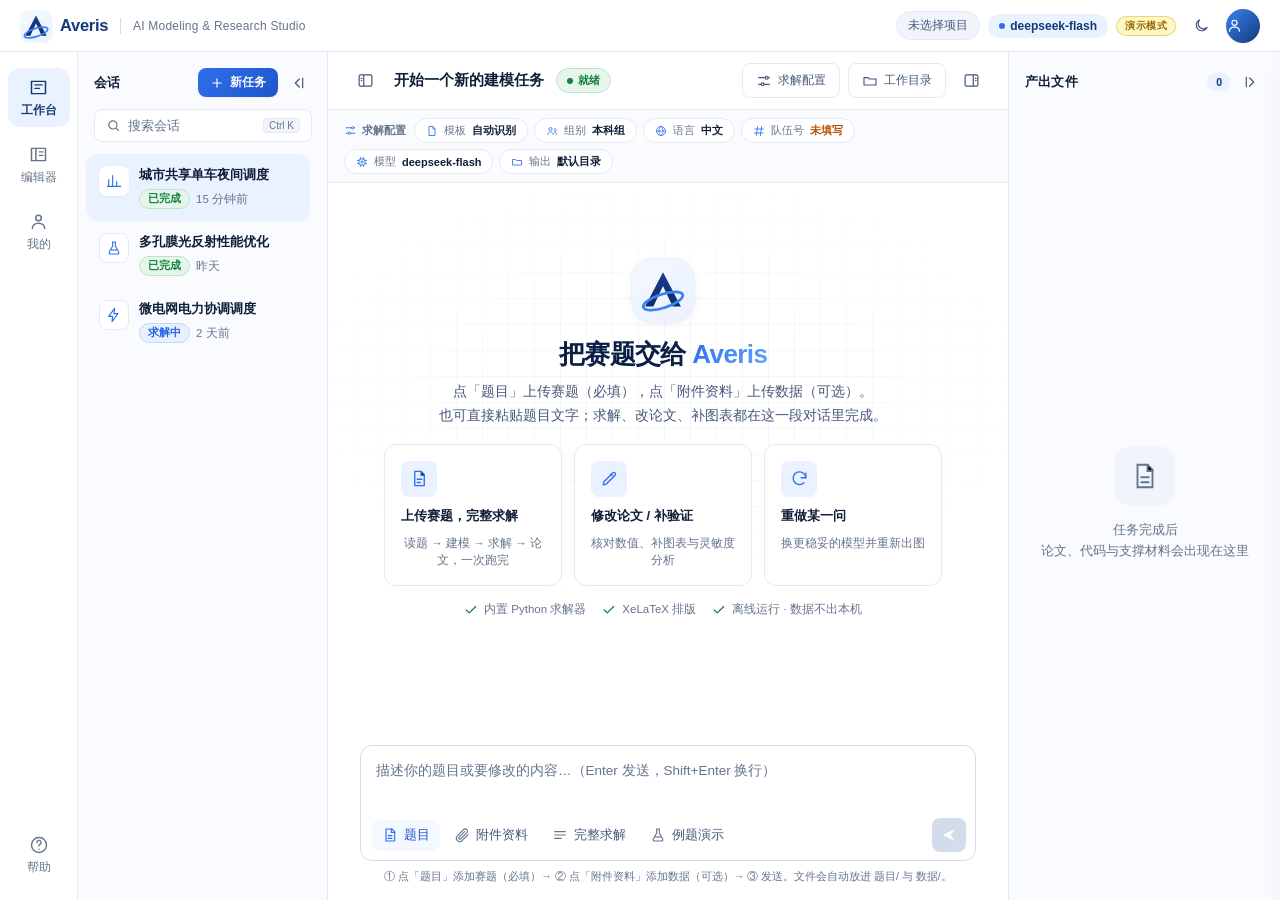
==== client/index.html @ 0adba7b6 "Initial open-source client release" ====
<!DOCTYPE html>
<!-- SPDX-License-Identifier: AGPL-3.0-only · Copyright (C) 2026 Averis authors · 商业授权见 NOTICE -->
<html lang="zh-CN">
<head>
<meta charset="UTF-8">
<meta name="viewport" content="width=device-width, initial-scale=1.0">
<title>Averis · AI Modeling & Research Studio</title>
<link rel="icon" href="data:image/svg+xml,%3Csvg xmlns='http://www.w3.org/2000/svg' viewBox='0 0 32 32'%3E%3Crect width='32' height='32' rx='7' fill='%23123A75'/%3E%3Cpath d='M16 6 L26 26 H21.5 L16 14 L10.5 26 H6 Z' fill='%23fff'/%3E%3C/svg%3E">
<link rel="stylesheet" href="styles.css">
</head>
<body>
<div class="app-shell">

  <!-- ============ 顶栏 ============ -->
  <header class="titlebar">
    <div class="brand">
      <span class="brand-mark" aria-hidden="true">
        <svg viewBox="0 0 32 32" width="26" height="26">
          <path d="M16 3 L29 28 H23 L16 13 L9 28 H3 Z" fill="url(#gA)"/>
          <ellipse cx="16" cy="24" rx="15" ry="5" fill="none" stroke="#3B82F6" stroke-width="2" transform="rotate(-18 16 24)"/>
          <defs><linearGradient id="gA" x1="0" y1="0" x2="0" y2="1">
            <stop offset="0" stop-color="#1E3A8A"/><stop offset="1" stop-color="#0F2C6B"/>
          </linearGradient></defs>
        </svg>
      </span>
      <span class="brand-name">Averis</span>
      <span class="brand-divider"></span>
      <span class="brand-sub">AI Modeling & Research Studio</span>
    </div>
    <div class="titlebar-right">
      <span class="project-chip" id="topProjectChip">未选择项目</span>
      <span class="model-chip" id="topModelChip">deepseek-flash</span>
      <span class="demo-badge" id="topDemoBadge" hidden>演示模式</span>
      <button class="icon-btn" id="btnTheme" title="切换主题" aria-label="切换主题">
        <svg viewBox="0 0 24 24" width="17" height="17"><path d="M12 3v2m0 14v2M3 12h2m14 0h2M5.6 5.6l1.4 1.4m10 10l1.4 1.4m0-12.8L17 7M7 17l-1.4 1.4" stroke="currentColor" stroke-width="1.6" fill="none" stroke-linecap="round"/><circle cx="12" cy="12" r="4" fill="none" stroke="currentColor" stroke-width="1.6"/></svg>
      </button>
      <button class="avatar-btn" id="btnAvatar" title="我的" aria-label="打开我的页面"><svg viewBox="0 0 24 24" width="17" height="17" aria-hidden="true"><circle cx="12" cy="8.2" r="3.6" fill="none" stroke="currentColor" stroke-width="1.7"/><path d="M5 20c0-3.6 3.1-5.6 7-5.6s7 2 7 5.6" fill="none" stroke="currentColor" stroke-width="1.7" stroke-linecap="round"/></svg></button>
    </div>
  </header>

  <div class="workspace">
    <!-- ============ 侧边导航（仅 3 项） ============ -->
    <nav class="rail" aria-label="主导航">
      <button class="rail-item active" data-view="workbench" title="工作台">
        <svg viewBox="0 0 24 24" width="21" height="21"><path d="M4 5h16v14H4z" fill="none" stroke="currentColor" stroke-width="1.7" rx="2"/><path d="M8 9h8M8 13h5" stroke="currentColor" stroke-width="1.7" stroke-linecap="round"/></svg>
        <span>工作台</span>
      </button>
      <button class="rail-item" data-view="editor" title="编辑器">
        <svg viewBox="0 0 24 24" width="21" height="21"><path d="M4 5h16v14H4z" fill="none" stroke="currentColor" stroke-width="1.7"/><path d="M9 5v14" stroke="currentColor" stroke-width="1.7"/><path d="M13 9h4M13 13h4" stroke="currentColor" stroke-width="1.7" stroke-linecap="round"/></svg>
        <span>编辑器</span>
      </button>
      <button class="rail-item" data-view="me" title="我的">
        <svg viewBox="0 0 24 24" width="21" height="21"><circle cx="12" cy="8" r="3.2" fill="none" stroke="currentColor" stroke-width="1.7"/><path d="M5 20c0-3.6 3.1-6 7-6s7 2.4 7 6" fill="none" stroke="currentColor" stroke-width="1.7" stroke-linecap="round"/></svg>
        <span>我的</span>
      </button>
      <div class="rail-spacer"></div>
      <button class="rail-item rail-bottom" id="btnHelp" title="帮助">
        <svg viewBox="0 0 24 24" width="20" height="20"><circle cx="12" cy="12" r="9" fill="none" stroke="currentColor" stroke-width="1.7"/><path d="M9.5 9a2.5 2.5 0 1 1 3.6 2.2c-.8.4-1.1 1-1.1 1.8M12 17h.01" stroke="currentColor" stroke-width="1.7" fill="none" stroke-linecap="round"/></svg>
        <span>帮助</span>
      </button>
    </nav>

    <!-- ============ 视图容器 ============ -->
    <main class="main-area">

      <!-- ---------- 视图1：工作台（求解 + 修改合并） ---------- -->
      <section class="view active" id="view-workbench">
        <aside class="session-panel" id="sessionPanel">
          <div class="panel-inner">
          <div class="panel-head">
            <h2>会话</h2>
            <div style="display:flex;align-items:center;gap:6px">
              <button class="primary-btn sm" id="btnNewTask">
                <svg viewBox="0 0 24 24" width="14" height="14"><path d="M12 5v14M5 12h14" stroke="currentColor" stroke-width="2" stroke-linecap="round"/></svg>
                新任务
              </button>
              <button class="icon-btn panel-collapse" id="btnCollapseSessions" title="收起会话栏（Ctrl+B）" aria-label="收起会话栏">
                <svg viewBox="0 0 24 24" width="16" height="16"><path d="M14 6l-6 6 6 6" fill="none" stroke="currentColor" stroke-width="1.8" stroke-linecap="round" stroke-linejoin="round"/><path d="M19 5v14" stroke="currentColor" stroke-width="1.8" stroke-linecap="round"/></svg>
              </button>
            </div>
          </div>
          <div class="session-search">
            <svg viewBox="0 0 24 24" width="15" height="15" aria-hidden="true"><circle cx="11" cy="11" r="6.5" fill="none" stroke="currentColor" stroke-width="1.8"/><path d="M16 16l4 4" stroke="currentColor" stroke-width="1.8" stroke-linecap="round"/></svg>
            <input type="text" id="sessionSearch" placeholder="搜索会话" aria-label="搜索会话">
            <kbd>Ctrl K</kbd>
          </div>
          <div class="session-list" id="sessionList"></div>
          </div>
        </aside>

        <section class="chat-panel">
          <div class="chat-head">
            <div class="chat-head-left">
              <button class="icon-btn panel-toggle" id="btnToggleSessions" title="展开/收起会话栏（Ctrl+B）" aria-label="展开或收起会话栏" aria-pressed="true">
                <svg viewBox="0 0 24 24" width="17" height="17"><rect x="3" y="4" width="18" height="16" rx="2" fill="none" stroke="currentColor" stroke-width="1.7"/><path d="M9.5 4v16" stroke="currentColor" stroke-width="1.7"/><path d="M6 9h1M6 12h1" stroke="currentColor" stroke-width="1.7" stroke-linecap="round"/></svg>
              </button>
              <h2 id="chatTitle">开始一个新的建模任务</h2>
              <span class="status-dot" id="chatStatus">就绪</span>
            </div>
            <div class="chat-head-right">
              <button class="ghost-btn" id="btnSolveConfig" title="求解配置：模板 / 组别 / 语言 / 队伍号 / 模型 / 输出路径">
                <svg viewBox="0 0 24 24" width="16" height="16"><path d="M4 7h10M18 7h2M4 17h4M12 17h8" stroke="currentColor" stroke-width="1.7" stroke-linecap="round"/><circle cx="16" cy="7" r="2.2" fill="none" stroke="currentColor" stroke-width="1.7"/><circle cx="10" cy="17" r="2.2" fill="none" stroke="currentColor" stroke-width="1.7"/></svg>
                求解配置
              </button>
              <button class="ghost-btn" id="btnOpenFolder" title="打开工作目录">
                <svg viewBox="0 0 24 24" width="16" height="16"><path d="M3 7h6l2 2h10v9H3z" fill="none" stroke="currentColor" stroke-width="1.7"/></svg>
                工作目录
              </button>
              <button class="icon-btn panel-toggle" id="btnToggleOutput" title="展开/收起产出栏（Ctrl+J）" aria-label="展开或收起产出栏" aria-pressed="true">
                <svg viewBox="0 0 24 24" width="17" height="17"><rect x="3" y="4" width="18" height="16" rx="2" fill="none" stroke="currentColor" stroke-width="1.7"/><path d="M14.5 4v16" stroke="currentColor" stroke-width="1.7"/><path d="M17.5 9h1M17.5 12h1" stroke="currentColor" stroke-width="1.7" stroke-linecap="round"/></svg>
                <span class="pt-badge" id="outputBadge" hidden>0</span>
              </button>
            </div>
          </div>

          <div class="config-strip" id="configStrip" aria-label="当前求解配置"></div>

          <div class="chat-flow" id="chatFlow" role="log" aria-live="polite" aria-label="求解对话">
            <!-- 欢迎空态 -->
            <div class="welcome-state" id="welcomeState">
              <div class="welcome-mark">
                <svg viewBox="0 0 32 32" width="44" height="44">
                  <path d="M16 3 L29 28 H23 L16 13 L9 28 H3 Z" fill="url(#gA2)"/>
                  <ellipse cx="16" cy="24" rx="15" ry="5" fill="none" stroke="#3B82F6" stroke-width="2" transform="rotate(-18 16 24)"/>
                  <defs><linearGradient id="gA2" x1="0" y1="0" x2="0" y2="1"><stop offset="0" stop-color="#1E3A8A"/><stop offset="1" stop-color="#0F2C6B"/></linearGradient></defs>
                </svg>
              </div>
              <h1>把赛题交给 <em>Averis</em></h1>
              <p>点「题目」上传赛题（必填），点「附件资料」上传数据（可选）。<br>也可直接粘贴题目文字；求解、改论文、补图表都在这一段对话里完成。</p>
              <div class="quick-starts">
                <button class="quick-card" data-prompt="我有一道数学建模题，附件是题目和数据，请帮我完整求解并生成论文。">
                  <span class="qc-ico"><svg viewBox="0 0 24 24" width="19" height="19" aria-hidden="true"><path d="M6 3h8l4 4v14H6z" fill="none" stroke="currentColor" stroke-width="1.7"/><path d="M14 3v5h4M9 13h6M9 17h4" stroke="currentColor" stroke-width="1.7" stroke-linecap="round"/></svg></span>
                  <span>上传赛题，完整求解</span>
                  <span class="qc-desc">读题 → 建模 → 求解 → 论文，一次跑完</span>
                </button>
                <button class="quick-card" data-prompt="请帮我把论文的结果部分补充验证，并检查数值是否与结果文件一致。">
                  <span class="qc-ico"><svg viewBox="0 0 24 24" width="19" height="19" aria-hidden="true"><path d="M4 20l4-1 11-11a2.1 2.1 0 0 0-3-3L5 16z" fill="none" stroke="currentColor" stroke-width="1.7" stroke-linejoin="round"/><path d="M13 6l3 3" stroke="currentColor" stroke-width="1.7"/></svg></span>
                  <span>修改论文 / 补验证</span>
                  <span class="qc-desc">核对数值、补图表与灵敏度分析</span>
                </button>
                <button class="quick-card" data-prompt="请重新审视问题二的模型，给出更稳妥的求解方案并重新出图。">
                  <span class="qc-ico"><svg viewBox="0 0 24 24" width="19" height="19" aria-hidden="true"><path d="M20 11a8 8 0 1 0-2.3 6.3" fill="none" stroke="currentColor" stroke-width="1.7" stroke-linecap="round"/><path d="M20 5v6h-6" fill="none" stroke="currentColor" stroke-width="1.7" stroke-linecap="round" stroke-linejoin="round"/></svg></span>
                  <span>重做某一问</span>
                  <span class="qc-desc">换更稳妥的模型并重新出图</span>
                </button>
              </div>
              <div class="welcome-cap">
                <span class="cap-item"><svg viewBox="0 0 24 24" width="14" height="14" aria-hidden="true"><path d="M20 6L9 17l-5-5" fill="none" stroke="currentColor" stroke-width="2.2" stroke-linecap="round" stroke-linejoin="round"/></svg>内置 Python 求解器</span>
                <span class="cap-item"><svg viewBox="0 0 24 24" width="14" height="14" aria-hidden="true"><path d="M20 6L9 17l-5-5" fill="none" stroke="currentColor" stroke-width="2.2" stroke-linecap="round" stroke-linejoin="round"/></svg>XeLaTeX 排版</span>
                <span class="cap-item"><svg viewBox="0 0 24 24" width="14" height="14" aria-hidden="true"><path d="M20 6L9 17l-5-5" fill="none" stroke="currentColor" stroke-width="2.2" stroke-linecap="round" stroke-linejoin="round"/></svg>离线运行 · 数据不出本机</span>
              </div>
            </div>
          </div>

          <!-- 输入区 -->
          <div class="composer-wrap">
            <div class="stage-bar" id="stageBar" hidden>
              <div class="stage-track" id="stageTrack"></div>
            </div>
            <div class="composer" id="composer">
              <div class="attach-row" id="attachRowProblem" hidden></div>
              <div class="attach-row" id="attachRowData" hidden></div>
              <textarea id="chatInput" rows="2" placeholder="描述你的题目或要修改的内容…（Enter 发送，Shift+Enter 换行）" aria-label="输入题目或修改要求"></textarea>
              <div class="composer-toolbar">
                <div class="toolbar-left">
                  <button class="tool-btn is-primary" id="btnAttachProblem" title="添加赛题题目（PDF/Word/图片/文本，必填）">
                    <svg viewBox="0 0 24 24" width="16" height="16"><path d="M6 3h9l4 4v14H6z" fill="none" stroke="currentColor" stroke-width="1.7" stroke-linejoin="round"/><path d="M14 3v5h5M9 13h6M9 17h6" fill="none" stroke="currentColor" stroke-width="1.7" stroke-linecap="round"/></svg>
                    题目
                  </button>
                  <button class="tool-btn" id="btnAttachData" title="添加数据/附件资料（Excel/CSV/JSON/压缩包等，可选）">
                    <svg viewBox="0 0 24 24" width="16" height="16"><path d="M21 11.5l-8.8 8.8a5 5 0 0 1-7.1-7.1l9.2-9.2a3.4 3.4 0 1 1 4.8 4.8l-9.2 9.2a1.8 1.8 0 0 1-2.5-2.5l8.5-8.5" fill="none" stroke="currentColor" stroke-width="1.7" stroke-linecap="round"/></svg>
                    附件资料
                  </button>
                  <button class="tool-btn" id="btnMode" title="任务模式">
                    <svg viewBox="0 0 24 24" width="16" height="16"><path d="M4 7h16M4 12h16M4 17h10" stroke="currentColor" stroke-width="1.7" stroke-linecap="round"/></svg>
                    <span id="modeLabel">完整求解</span>
                  </button>
                  <button class="tool-btn" id="btnExample" title="用内置例题跑通完整求解流程（演示，不接模型、不产生真实文件）">
                    <svg viewBox="0 0 24 24" width="16" height="16"><path d="M9 3h6M10 3v6l-5 9a2 2 0 0 0 1.8 3h10.4A2 2 0 0 0 19 18l-5-9V3" fill="none" stroke="currentColor" stroke-width="1.7" stroke-linejoin="round"/><path d="M7.5 15h9" stroke="currentColor" stroke-width="1.7"/></svg>
                    例题演示
                  </button>
                  <input type="file" id="avatarInput" accept="image/png,image/jpeg,image/webp" hidden><input type="file" id="problemInput" multiple accept=".pdf,.doc,.docx,.wps,.rtf,.txt,.md,.markdown,.html,.htm,.tex,.png,.jpg,.jpeg,.webp" hidden><input type="file" id="dataInput" multiple hidden>
                </div>
                <div class="toolbar-right">
                  <button class="send-btn" id="btnSend" title="发送（Enter）" aria-label="发送" disabled>
                    <svg viewBox="0 0 24 24" width="18" height="18"><path d="M4 12l16-8-6 8 6 8z" fill="currentColor"/></svg>
                  </button>
                  <button class="stop-btn" id="btnStop" title="停止" hidden>
                    <svg viewBox="0 0 24 24" width="16" height="16"><rect x="6" y="6" width="12" height="12" rx="2" fill="currentColor"/></svg>
                  </button>
                </div>
              </div>
            </div>
            <div class="composer-hint">① 点「题目」添加赛题（必填）→ ② 点「附件资料」添加数据（可选）→ ③ 发送。文件会自动放进 题目/ 与 数据/。</div>
          </div>
        </section>

        <!-- 右侧产出面板：论文 / 代码 / 支撑材料 -->
        <aside class="output-panel" id="outputPanel">
          <div class="panel-inner">
          <div class="panel-head">
            <h2>产出文件</h2>
            <div style="display:flex;align-items:center;gap:6px">
              <span class="demo-badge" id="outputDemoBadge" hidden>演示</span>
              <span class="output-count" id="outputCount">0</span>
              <button class="icon-btn panel-collapse" id="btnCollapseOutput" title="收起产出栏（Ctrl+J）" aria-label="收起产出栏">
                <svg viewBox="0 0 24 24" width="16" height="16"><path d="M10 6l6 6-6 6" fill="none" stroke="currentColor" stroke-width="1.8" stroke-linecap="round" stroke-linejoin="round"/><path d="M5 5v14" stroke="currentColor" stroke-width="1.8" stroke-linecap="round"/></svg>
              </button>
            </div>
          </div>
          <div class="output-empty" id="outputEmpty">
            <span class="oe-ico"><svg viewBox="0 0 24 24" width="30" height="30" aria-hidden="true"><path d="M6 3h8l4 4v14H6z" fill="none" stroke="currentColor" stroke-width="1.5"/><path d="M14 3v5h4M9 13h6M9 17h6" stroke="currentColor" stroke-width="1.5" stroke-linecap="round"/></svg></span>
            <p>任务完成后<br>论文、代码与支撑材料会出现在这里</p>
          </div>
          <div class="output-groups" id="outputGroups" hidden></div>
          </div>
        </aside>
      </section>

      <!-- ---------- 视图2：编辑器（LaTeX 工作台） ---------- -->
      <section class="view" id="view-editor">
        <div class="ed-layout">
          <aside class="ed-side">
            <div class="ed-side-tabs" role="tablist" aria-label="侧栏切换">
              <button class="ed-side-tab active" id="edTabFiles" type="button" role="tab" aria-selected="true" aria-controls="fileTree">文件</button>
              <button class="ed-side-tab" id="edTabOutline" type="button" role="tab" aria-selected="false" aria-controls="edOutline">大纲</button>
            </div>
            <div class="ed-side-head">
              <h2 id="edSideTitle">文件</h2>
              <span class="demo-badge" id="edDemoBadge" hidden>演示</span>
              <button class="ghost-btn sm" id="btnEdNew" type="button">＋ 新建</button>
            </div>
            <div class="ed-new-pop" id="edNewPop" hidden>
              <input type="text" id="edNewName" placeholder="新文件名.tex" aria-label="新文件名">
              <button class="primary-btn sm" id="edNewOk" type="button">创建</button>
            </div>
            <div class="ed-tree" id="fileTree" role="tabpanel" aria-label="项目文件"></div>
            <div class="ed-outline" id="edOutline" role="tabpanel" aria-label="章节大纲" hidden></div>
          </aside>
          <section class="ed-main">
            <div class="ed-toolbar">
              <div class="ed-tb-scroll">
              <div class="ed-seg" role="group" aria-label="编辑模式">
                <button class="ed-seg-btn active" id="edModeSolo" type="button" title="单人模式：单独编辑本机项目">单人</button>
                <button class="ed-seg-btn" id="edModeCollab" type="button" title="局域网协作：内核能力已具备，Averis 本期未开放">协作</button>
              </div>
              <span class="ed-tb-sep"></span>
              <button class="ed-tb-btn" id="edUndo" type="button" data-ico="undo" title="撤销 Ctrl+Z"></button>
              <button class="ed-tb-btn" id="edRedo" type="button" data-ico="redo" title="重做 Ctrl+Y"></button>
              <span class="ed-tb-sep"></span>
              <button class="ed-tb-btn ed-b" id="edBold" type="button" title="加粗 \textbf{}"><b>B</b></button>
              <button class="ed-tb-btn" id="edAlignL" type="button" data-ico="alignL" title="左对齐 flushleft"></button>
              <button class="ed-tb-btn" id="edAlignC" type="button" data-ico="alignC" title="居中 center"></button>
              <button class="ed-tb-btn" id="edQuote" type="button" data-ico="quote" title="引用 quote 环境"></button>
              <button class="ed-tb-btn" id="edTable" type="button" data-ico="table" title="插入三线表"></button>
              <button class="ed-tb-btn" id="edImage" type="button" data-ico="image" title="插入图 figure + includegraphics"></button>
              <select class="ed-format" id="edFormat" aria-label="段落格式">
                <option value="">格式</option>
                <option value="section">节 \section</option>
                <option value="subsection">小节 \subsection</option>
                <option value="subsubsection">子小节 \subsubsection</option>
                <option value="itemize">无序列表 itemize</option>
                <option value="enumerate">有序列表 enumerate</option>
                <option value="equation">公式 equation</option>
                <option value="abstract">摘要 abstract</option>
              </select>
              </div>
              <button class="ed-tb-btn save" id="btnEditorSave" type="button" data-ico="save" title="保存 Ctrl+S"></button>
              <button class="ed-tb-btn stop" id="edStop" type="button" data-ico="stop" title="终止编译：内核未暴露中止接口，本期不可用" disabled></button>
              <button class="ed-tb-btn compile" id="edCompile" type="button" data-ico="play" title="编译 Ctrl+B（本机 TinyTeX）"></button>
              <button class="ed-tb-btn ed-narrow-preview" id="edPreviewToggle" type="button" data-ico="file" title="预览 / Word / 下载" aria-label="打开预览面板"></button>
            </div>
            <div class="ed-body">
              <div class="ed-empty" id="edEmpty">
                <span data-ico="edit" data-ico-size="38"></span>
                <p>从左侧新建或选择任务，然后打开 .tex 文件</p>
              </div>
              <div class="ed-code" id="edCode" hidden>
                <div class="ed-gutter" id="edGutter" aria-hidden="true">1</div>
                <textarea id="editorText" spellcheck="false" aria-label="文件内容编辑"></textarea>
              </div>
            </div>
            <div class="ed-console">
              <div class="ed-console-log" id="edLog" hidden></div>
              <div class="ed-settings" id="edSettings" hidden>
                <label>编译引擎
                  <select id="edEngine">
                    <option value="xelatex">xelatex（中文推荐）</option>
                    <option value="pdflatex">pdflatex</option>
                    <option value="latexmk">latexmk（自动多轮）</option>
                  </select>
                </label>
                <label class="ed-check"><input type="checkbox" id="edSinglePass"> 快速编译（单轮）</label>
              </div>
              <div class="ed-console-bar">
                <button class="ed-tb-btn" id="edSettingsBtn" type="button" data-ico="gear" title="编译设置：引擎 / 快速编译"></button>
                <span class="ed-console-ico" data-ico="terminal" data-ico-size="13"></span>
                <span class="ed-console-title">编译输出</span>
                <span class="ed-console-path" id="editorPath">—</span>
                <span class="ed-pill ready" id="edStatus">就绪</span>
                <button class="ed-tb-btn" id="edConsoleToggle" type="button" data-ico="chev" title="展开 / 收起编译输出"></button>
              </div>
            </div>
          </section>
          <aside class="ed-preview-col">
            <div class="ed-preview-card">
              <div class="ed-preview-head">
                <button class="ed-word-btn" id="btnEditorExport" type="button" title="导出 Word（pandoc 管线，输出到项目 导出/论文.docx）"><span class="w-badge">W</span>Word</button>
                <button class="ed-tb-btn" id="edPdfRefresh" type="button" data-ico="refresh" title="刷新预览"></button>
                <button class="ed-tb-btn" id="edPdfFull" type="button" data-ico="expand" title="全屏预览"></button>
                <button class="ed-tb-btn" id="edPdfDownload" type="button" data-ico="download" title="下载 PDF 到系统下载目录"></button>
              </div>
              <div class="ed-preview-pane" id="editorPreview">
                <div class="preview-empty">编译后 PDF 将在此显示</div>
              </div>
            </div>
          </aside>
        </div>
        <div class="ed-full" id="edFull" role="dialog" aria-modal="true" aria-label="PDF 全屏预览" hidden>
          <div class="ed-full-head"><span id="edFullTitle">PDF 预览</span><button class="ghost-btn sm" id="edFullClose" type="button">退出全屏</button></div>
          <div class="ed-full-pane" id="edFullPane"></div>
        </div>
      </section>

      <!-- ---------- 视图3：我的（首页 + 资料 + 用量 合并） ---------- -->
      <section class="view" id="view-me">
        <div class="me-scroll">
          <div class="me-hero">
            <div class="me-avatar" id="meAvatar" title="点击更换头像"><svg viewBox="0 0 24 24" width="30" height="30" aria-hidden="true"><circle cx="12" cy="8.2" r="3.6" fill="none" stroke="currentColor" stroke-width="1.7"/><path d="M5 20c0-3.6 3.1-5.6 7-5.6s7 2 7 5.6" fill="none" stroke="currentColor" stroke-width="1.7" stroke-linecap="round"/></svg></div>
            <div class="me-id">
              <h1 id="meName">未设置</h1>
              <p>Averis 用户</p>
              <div class="me-tags" id="meTags" hidden></div>
            <div class="avatar-actions"><button class="text-btn" id="btnAvatarPick" type="button">更换头像</button><button class="text-btn" id="btnAvatarClear" type="button" hidden>移除头像</button></div>
            </div>
            <button class="ghost-btn" id="btnEditProfile"><svg viewBox="0 0 24 24" width="14" height="14" aria-hidden="true"><path d="M4 20l4-1 11-11a2.1 2.1 0 0 0-3-3L5 16z" fill="none" stroke="currentColor" stroke-width="1.7" stroke-linejoin="round"/></svg>编辑资料</button>
          </div>

          <div class="me-demo-note" id="meDemoNote" hidden>以下统计与用量为<strong>演示数据</strong>，非真实求解记录；在 Averis 桌面端中将显示本机真实用量。</div>
          <div class="me-stats" id="meStats"></div>

          <div class="me-grid">
            <section class="me-card">
              <div class="me-card-head"><h3>最近项目</h3><button class="text-btn" id="btnGoWorkbench">新建任务 →</button></div>
              <div id="recentProjects" class="recent-list"></div>
            </section>
            <section class="me-card">
              <div class="me-card-head"><h3>用量明细</h3><span class="period-label">近 7 天</span></div>
              <div class="usage-chart" id="usageChart"></div>
              <div class="usage-foot" id="usageFoot"></div>
            </section>
          </div>

          <section class="me-card settings-card">
            <div class="me-card-head"><h3>偏好设置</h3></div>
            <div class="settings-grid">
              <label class="setting-row"><span>显示名称</span><input type="text" id="setName" value="" placeholder="未设置"></label>
              <label class="setting-row"><span>默认模型</span><select id="setModel"><option>deepseek-flash</option></select></label>
              <label class="setting-row"><span>论文模板</span><select id="setTemplate"><option>自动识别</option><option>高教社杯</option><option>数维杯秋季赛</option></select></label>
              <label class="setting-row"><span>主题</span><select id="setTheme"><option>浅色</option><option>深色</option></select></label>
            </div>
            <div class="settings-divider"><svg viewBox="0 0 24 24" width="14" height="14" aria-hidden="true"><path d="M12 3l7 4v5c0 4.4-3 8-7 9-4-1-7-4.6-7-9V7z" fill="none" stroke="currentColor" stroke-width="1.7" stroke-linejoin="round"/><path d="M9.5 12l2 2 3.5-3.5" fill="none" stroke="currentColor" stroke-width="1.7" stroke-linecap="round" stroke-linejoin="round"/></svg>API 配置（真实求解需要）</div>
            <div class="settings-grid">
              <label class="setting-row wide"><span>服务商预设</span><select id="setApiProvider" aria-label="服务商预设"></select></label>
              <label class="setting-row wide"><span>API Base URL</span><input type="text" id="setApiBase" placeholder="https://api.example.com/v1（示例地址）"></label>
              <label class="setting-row wide"><span>API Key</span><input type="password" id="setApiKey" placeholder="填入你的密钥"></label>
              <div class="model-picker-anchor">
                <label class="setting-row"><span>模型</span><span class="model-input-wrap"><input type="text" id="setApiModel" value="deepseek-flash" list="modelSuggestions" autocomplete="off"><button type="button" class="ghost-btn model-pick-btn" id="btnModelPick" aria-haspopup="true" aria-expanded="false" title="罗列当前厂商全部在售模型">全部模型</button></span></label>
                <div class="model-picker" id="modelPicker" hidden role="dialog" aria-label="厂商模型清单">
                  <div class="model-picker-head"><strong id="modelPickerTitle">模型清单</strong><input type="text" id="modelPickerFilter" placeholder="筛选模型…" aria-label="筛选模型"><button type="button" class="model-picker-close" id="modelPickerClose" aria-label="关闭模型清单">×</button></div>
                  <div class="model-picker-list" id="modelPickerList"></div>
                  <div class="model-picker-foot" id="modelPickerFoot"></div>
                </div>
              </div>
              <label class="setting-row"><span>接口格式</span><select id="setApiFormat"><option>auto</option><option>openai</option><option>anthropic</option></select></label>
              <datalist id="modelSuggestions"></datalist>
              <div class="api-probe-row">
                <button class="ghost-btn" id="btnProbeLatency" title="发一个最小请求，测量端点响应延迟">测延迟</button>
                <button class="ghost-btn" id="btnProbeCache" title="连发两次相同长提示，读第二次响应里的缓存命中 token">测缓存命中</button>
                <span class="api-probe-result" id="apiProbeResult" role="status"></span>
              </div>
            </div>
            <div class="settings-note"><svg viewBox="0 0 24 24" width="15" height="15" aria-hidden="true"><circle cx="12" cy="12" r="9" fill="none" stroke="currentColor" stroke-width="1.7"/><path d="M12 11v5M12 8h.01" stroke="currentColor" stroke-width="1.8" stroke-linecap="round"/></svg><span>模型 Key 由你自行配置；Averis 离线运行，不上传题目与数据。填入后真实求解会用该端点调用模型。API Key 以明文保存在本机浏览器存储中，仅本机使用。</span></div>
          </section>
        </div>
      </section>

    </main>
  </div>
</div>

<!-- 求解配置抽屉 -->
<div class="cfg-scrim" id="cfgScrim"></div>
<aside class="cfg-drawer" id="cfgDrawer" role="dialog" aria-modal="true" aria-labelledby="cfgTitle" aria-hidden="true">
  <div class="cfg-head">
    <div>
      <h2 id="cfgTitle"><svg viewBox="0 0 24 24" width="17" height="17" aria-hidden="true"><path d="M4 7h10M18 7h2M4 17h4M12 17h8" stroke="currentColor" stroke-width="1.7" stroke-linecap="round"/><circle cx="16" cy="7" r="2.2" fill="none" stroke="currentColor" stroke-width="1.7"/><circle cx="10" cy="17" r="2.2" fill="none" stroke="currentColor" stroke-width="1.7"/></svg>求解配置</h2>
      <div class="cfg-sub">改动即时生效，并随下一次求解提交</div>
    </div>
    <span class="cfg-live" id="cfgLiveBadge" hidden><svg viewBox="0 0 24 24" width="12" height="12" aria-hidden="true"><path d="M20 6L9 17l-5-5" fill="none" stroke="currentColor" stroke-width="2.2" stroke-linecap="round" stroke-linejoin="round"/></svg>已连接求解内核</span>
    <button class="icon-btn" id="btnCfgClose" title="关闭（Esc）" aria-label="关闭求解配置">
      <svg viewBox="0 0 24 24" width="16" height="16"><path d="M6 6l12 12M18 6L6 18" stroke="currentColor" stroke-width="1.8" stroke-linecap="round"/></svg>
    </button>
  </div>
  <div class="cfg-body">
    <div class="cfg-sec">
      <span class="cfg-label"><svg viewBox="0 0 24 24" width="14" height="14" aria-hidden="true"><path d="M6 3h8l4 4v14H6z" fill="none" stroke="currentColor" stroke-width="1.7"/><path d="M14 3v5h4M9 13h6M9 17h4" stroke="currentColor" stroke-width="1.7" stroke-linecap="round"/></svg>赛题模板</span>
      <div class="cfg-field"><select id="cfgTemplate" aria-label="赛题模板"></select></div>
      <span class="cfg-help">决定论文版式与求解规范；「自动识别」由读题阶段按赛题特征选择。</span>
    </div>
    <div class="cfg-sec">
      <span class="cfg-label"><svg viewBox="0 0 24 24" width="14" height="14" aria-hidden="true"><circle cx="9" cy="8" r="3" fill="none" stroke="currentColor" stroke-width="1.7"/><path d="M3.5 19c0-3 2.5-5 5.5-5s5.5 2 5.5 5" fill="none" stroke="currentColor" stroke-width="1.7" stroke-linecap="round"/><path d="M16 8.5a2.6 2.6 0 1 1 1.8 4.5M17.5 14.4c2 .6 3.2 2.2 3.2 4.6" fill="none" stroke="currentColor" stroke-width="1.7" stroke-linecap="round"/></svg>参赛组别</span>
      <div class="seg" id="cfgGroup" role="radiogroup" aria-label="参赛组别">
        <button type="button" role="radio" aria-checked="true" data-val="本科组">本科组</button>
        <button type="button" role="radio" aria-checked="false" data-val="研究生组">研究生组</button>
      </div>
      <span class="cfg-help">影响模型深度与论文篇幅要求（研究生组默认更严格的验证与灵敏度分析）。</span>
    </div>
    <div class="cfg-sec">
      <span class="cfg-label"><svg viewBox="0 0 24 24" width="14" height="14" aria-hidden="true"><circle cx="12" cy="12" r="9" fill="none" stroke="currentColor" stroke-width="1.7"/><path d="M3 12h18M12 3c2.8 2.6 4.2 5.6 4.2 9S14.8 18.4 12 21c-2.8-2.6-4.2-5.6-4.2-9S9.2 5.6 12 3z" fill="none" stroke="currentColor" stroke-width="1.7"/></svg>论文语言</span>
      <div class="seg" id="cfgLang" role="radiogroup" aria-label="论文语言">
        <button type="button" role="radio" aria-checked="true" data-val="中文">中文</button>
        <button type="button" role="radio" aria-checked="false" data-val="English">English</button>
      </div>
    </div>
    <div class="cfg-sec">
      <span class="cfg-label"><svg viewBox="0 0 24 24" width="14" height="14" aria-hidden="true"><path d="M9 3L7 21M17 3l-2 18M4 8h17M3 16h17" stroke="currentColor" stroke-width="1.7" stroke-linecap="round"/></svg>队伍号</span>
      <div class="cfg-field"><input type="text" id="cfgTeam" inputmode="numeric" maxlength="24" placeholder="如 202601234（写入论文封面与承诺页）" aria-label="队伍号"></div>
    </div>
    <div class="cfg-sec">
      <span class="cfg-label"><svg viewBox="0 0 24 24" width="14" height="14" aria-hidden="true"><rect x="6" y="6" width="12" height="12" rx="2" fill="none" stroke="currentColor" stroke-width="1.7"/><path d="M10 10h4v4h-4z" fill="none" stroke="currentColor" stroke-width="1.5"/><path d="M9 3v3M15 3v3M9 18v3M15 18v3M3 9h3M3 15h3M18 9h3M18 15h3" stroke="currentColor" stroke-width="1.7" stroke-linecap="round"/></svg>求解模型</span>
      <div class="cfg-field"><select id="cfgModel" aria-label="求解模型"></select></div>
      <span class="cfg-help">与「我的 › API 配置」联动：此处切换即更改真实求解调用的模型。</span>
    </div>
    <div class="cfg-sec">
      <span class="cfg-label"><svg viewBox="0 0 24 24" width="14" height="14" aria-hidden="true"><path d="M3 7h6l2 2h10v9H3z" fill="none" stroke="currentColor" stroke-width="1.7"/></svg>论文生成路径</span>
      <div class="cfg-row">
        <div class="cfg-field"><input type="text" id="cfgOutDir" class="mono" placeholder="默认：应用数据目录/workspace" aria-label="论文生成路径"></div>
        <button class="ghost-btn" id="btnPickDir" title="选择文件夹">选择…</button>
      </div>
      <div class="cfg-row">
        <span class="cfg-help" id="cfgDirHelp" style="flex:1">求解产出（论文 / 代码 / 支撑材料）保存到该目录。</span>
        <button class="text-btn" id="btnResetDir">恢复默认</button>
      </div>
    </div>
    <div class="cfg-sec">
      <span class="cfg-label"><svg viewBox="0 0 24 24" width="14" height="14" aria-hidden="true"><path d="M12 3l7 4v5c0 4.4-3 8-7 9-4-1-7-4.6-7-9V7z" fill="none" stroke="currentColor" stroke-width="1.7" stroke-linejoin="round"/></svg>求解行为</span>
      <div class="switch-row">
        <span class="sr-txt">求解前环境自检<small>提交前检查 Python / XeLaTeX / Pandoc，缺失时先提示再运行</small></span>
        <button class="switch" id="cfgEnvCheck" role="switch" aria-checked="true" aria-label="求解前环境自检"></button>
      </div>
      <div class="switch-row">
        <span class="sr-txt">完成后打开输出目录<small>任务完成时自动在资源管理器中打开论文生成路径</small></span>
        <button class="switch" id="cfgAutoOpen" role="switch" aria-checked="false" aria-label="完成后打开输出目录"></button>
      </div>
    </div>
  </div>
  <div class="cfg-foot">
    <button class="ghost-btn" id="btnCfgReset">恢复默认</button>
    <button class="primary-btn sm" id="btnCfgDone">完成</button>
  </div>
</aside>

<!-- 轻提示 -->
<div class="toast" id="toast" role="status" aria-live="polite"></div>

<script src="bridge.js"></script>
<script src="app.js"></script>
</body>
</html>
---- client/styles.css ----
/* SPDX-License-Identifier: AGPL-3.0-only
   Copyright (C) 2026 Averis authors — 开源范围与商业授权见 NOTICE / LICENSING.md */

/* ============================================================
   Averis Design System v2.0
   视觉锚点：源自 Averis Logo（深蓝 #123A75 / 亮蓝 #2F6FED / 浅蓝 #EAF2FF）
   设计语言：Flat + Swiss  clarity + 克制微交互（ui-ux-pro-max 建议）
   升级要点：SVG 图标体系 · 对比度≥4.5:1 · 品牌化滚动条 ·
             分层背景深度 · 入场/悬停动效 · prefers-reduced-motion
   ============================================================ */

:root{
  /* --- 品牌色（来自 Logo 取色） --- */
  --ink-900:#0B1F45;
  --ink-800:#123A75;
  --brand-700:#1E56C8;
  --brand-600:#2F6FED;
  --brand-500:#3B82F6;
  --brand-400:#60A5FA;
  --brand-100:#EAF2FF;
  --brand-50:#F4F8FF;

  /* --- 中性色（对比度已校准：text-3 在白底≥4.5:1） --- */
  --bg:#F4F7FC;
  --bg-grid:rgba(18,58,117,.045);
  --surface:#FFFFFF;
  --surface-2:#FAFBFE;
  --surface-3:#F1F5FB;
  --line:#E4EAF3;
  --line-strong:#D3DCEA;
  --text-1:#0F1E38;   /* 主文字 ~15:1 */
  --text-2:#46587A;   /* 次文字 ~7:1 */
  --text-3:#64748B;   /* 弱文字 ~4.7:1（达 AA） */

  /* --- 语义色 --- */
  --ok:#15803D; --ok-bg:#E7F6EC; --ok-line:#BBE5C8;
  --warn:#B45309; --warn-bg:#FDF3E3; --warn-line:#F3D9A4;
  --err:#DC2626;  --err-bg:#FDECEC; --err-line:#F6C9C9;
  --run:#2563EB;  --run-bg:#E8F0FE; --run-line:#C3D7FB;

  /* --- 文件类型色（产出面板，色+形双编码） --- */
  --ft-pdf:#DC2626; --ft-word:#2563EB; --ft-code:#0F766E; --ft-data:#7C3AED; --ft-img:#D97706;

  /* --- 排版 --- */
  --font:"Inter","Segoe UI Variable Text",-apple-system,BlinkMacSystemFont,"Segoe UI","Microsoft YaHei","PingFang SC",sans-serif;
  --mono:"JetBrains Mono","Cascadia Code","SF Mono",Consolas,"Microsoft YaHei",monospace;

  /* --- 间距（4pt 栅格） --- */
  --sp-1:4px; --sp-2:8px; --sp-3:12px; --sp-4:16px; --sp-5:20px; --sp-6:24px; --sp-8:32px; --sp-10:40px;

  /* --- 圆角 --- */
  --r-xs:6px; --r-sm:8px; --r-md:12px; --r-lg:16px; --r-xl:22px; --r-pill:999px;

  /* --- 阴影（轻，分层） --- */
  --sh-1:0 1px 2px rgba(18,58,117,.05);
  --sh-2:0 2px 8px rgba(18,58,117,.06),0 1px 2px rgba(18,58,117,.04);
  --sh-3:0 10px 30px rgba(18,58,117,.12),0 2px 8px rgba(18,58,117,.06);
  --sh-brand:0 6px 20px rgba(47,111,237,.28);

  /* --- 动效 --- */
  --ease:cubic-bezier(.2,.7,.3,1);
  --ease-out:cubic-bezier(.16,1,.3,1);
  --dur:.18s;
}

/* 深色主题：同一套 token 换值 */
[data-theme="dark"]{
  --ink-900:#EAF0FB; --ink-800:#9DC0F8;
  --brand-700:#6E9BF2; --brand-600:#5B8DEF; --brand-500:#78A2F7; --brand-400:#93B4F9;
  --brand-100:#17294A; --brand-50:#101E38;
  --bg:#0A1120; --bg-grid:rgba(120,162,247,.05);
  --surface:#121C30; --surface-2:#16223A; --surface-3:#1B2942;
  --line:#243450; --line-strong:#334566;
  --text-1:#EAF0FB; --text-2:#AEBED8; --text-3:#8A9CBB;
  --ok:#4ADE80; --ok-bg:#10291B; --ok-line:#1E4630;
  --warn:#FBBF24; --warn-bg:#2A2010; --warn-line:#4A3A18;
  --err:#F87171; --err-bg:#2A1416; --err-line:#4A2226;
  --run:#60A5FA; --run-bg:#10203A; --run-line:#1E3A5C;
  --sh-1:0 1px 2px rgba(0,0,0,.3); --sh-2:0 2px 10px rgba(0,0,0,.35);
  --sh-3:0 12px 34px rgba(0,0,0,.5); --sh-brand:0 6px 22px rgba(47,111,237,.4);
}

*{box-sizing:border-box;margin:0;padding:0}
html,body{height:100%}
body{
  font-family:var(--font); font-size:14px; color:var(--text-1); background:var(--bg);
  -webkit-font-smoothing:antialiased; text-rendering:optimizeLegibility; overflow:hidden;
}
button,input,textarea,select{font:inherit;color:inherit}
button{cursor:pointer;border:none;background:none}
input,textarea,select{outline:none;border:none;background:none}
:focus-visible{outline:2px solid var(--brand-600);outline-offset:2px;border-radius:var(--r-xs)}
::selection{background:var(--brand-100);color:var(--ink-900)}
svg{flex-shrink:0;display:block}
[hidden]{display:none !important}

/* ============ 品牌化滚动条 ============ */
*{scrollbar-width:thin;scrollbar-color:var(--line-strong) transparent}
::-webkit-scrollbar{width:10px;height:10px}
::-webkit-scrollbar-track{background:transparent}
::-webkit-scrollbar-thumb{background:var(--line-strong);border-radius:var(--r-pill);border:3px solid transparent;background-clip:content-box}
::-webkit-scrollbar-thumb:hover{background:var(--brand-400);background-clip:content-box;border:3px solid transparent}
::-webkit-scrollbar-corner{background:transparent}
/* 三个主滚动区：滚动槽常驻可见，滚轮即滚，thumb 用品牌色提高辨识度 */
.session-list::-webkit-scrollbar-track,.output-groups::-webkit-scrollbar-track,.chat-flow::-webkit-scrollbar-track{background:var(--surface-3);border-radius:var(--r-pill)}
.session-list::-webkit-scrollbar-thumb,.output-groups::-webkit-scrollbar-thumb,.chat-flow::-webkit-scrollbar-thumb{background:var(--brand-100);border:3px solid transparent;background-clip:content-box}
.session-list::-webkit-scrollbar-thumb:hover,.output-groups::-webkit-scrollbar-thumb:hover,.chat-flow::-webkit-scrollbar-thumb:hover{background:var(--brand-400);border:3px solid transparent;background-clip:content-box}

/* ============ 应用外壳 ============ */
.app-shell{height:100vh;display:flex;flex-direction:column}
.titlebar{
  height:52px;flex-shrink:0;background:var(--surface);border-bottom:1px solid var(--line);
  display:flex;align-items:center;justify-content:space-between;padding:0 var(--sp-5);
  -webkit-app-region:drag;user-select:none;position:relative;z-index:20;
}
.brand{display:flex;align-items:center;gap:var(--sp-2)}
.brand-mark{display:flex;align-items:center;justify-content:center;width:32px;height:32px;background:linear-gradient(140deg,var(--brand-50),var(--brand-100));border-radius:var(--r-sm);box-shadow:var(--sh-1)}
.brand-name{font-size:16.5px;font-weight:700;letter-spacing:-.3px;color:var(--ink-800)}
.brand-divider{width:1px;height:16px;background:var(--line-strong);margin:0 var(--sp-1)}
.brand-sub{font-size:12px;color:var(--text-3);letter-spacing:.2px}
.titlebar-right{display:flex;align-items:center;gap:var(--sp-2);-webkit-app-region:no-drag}
.is-electron .titlebar-right{padding-right:140px}
.project-chip,.model-chip{font-size:12px;padding:5px 11px;border-radius:var(--r-pill);white-space:nowrap;max-width:160px;min-width:0;overflow:hidden;text-overflow:ellipsis;display:inline-flex;align-items:center;gap:5px}
.project-chip{background:var(--surface-3);color:var(--text-2);border:1px solid var(--line)}
.model-chip{background:var(--brand-100);color:var(--ink-800);font-weight:600}
.model-chip::before{content:"";width:6px;height:6px;border-radius:50%;background:var(--brand-600);flex-shrink:0}
.icon-btn{width:34px;height:34px;display:grid;place-items:center;border-radius:var(--r-sm);color:var(--text-2);transition:background var(--dur) var(--ease),color var(--dur) var(--ease),transform var(--dur) var(--ease)}
.icon-btn:hover{background:var(--surface-3);color:var(--ink-800)}
.icon-btn:active{transform:scale(.92)}
.avatar-btn{width:34px;height:34px;border-radius:50%;background:linear-gradient(135deg,var(--brand-500),var(--ink-800));color:#fff;font-size:13px;font-weight:600;transition:transform var(--dur) var(--ease),box-shadow var(--dur) var(--ease);box-shadow:var(--sh-1)}
.avatar-btn:hover{transform:scale(1.07);box-shadow:var(--sh-brand)}

.workspace{display:flex;flex:1;min-height:0}

/* ============ 侧边导航 ============ */
.rail{
  width:78px;flex-shrink:0;background:var(--surface);border-right:1px solid var(--line);
  display:flex;flex-direction:column;align-items:center;padding:var(--sp-4) 0;gap:var(--sp-2);position:relative;z-index:10;
}
.rail-item{
  width:62px;min-height:56px;padding:9px 0;border-radius:var(--r-md);display:flex;flex-direction:column;align-items:center;justify-content:center;gap:5px;
  color:var(--text-3);font-size:11.5px;transition:background var(--dur) var(--ease),color var(--dur) var(--ease);position:relative;
}
.rail-item:hover{background:var(--surface-3);color:var(--text-1)}
.rail-item.active{background:var(--brand-100);color:var(--ink-800);font-weight:600}
.rail-item.active::before{content:"";position:absolute;left:-16px;top:50%;transform:translateY(-50%);width:3px;height:26px;border-radius:0 3px 3px 0;background:var(--brand-600)}
.rail-item svg{transition:transform var(--dur) var(--ease)}
.rail-item:hover svg{transform:translateY(-1px)}
.rail-spacer{flex:1}
.rail-bottom{color:var(--text-3)}

/* ============ 视图容器 ============ */
.main-area{flex:1;min-width:0;position:relative}
.view{position:absolute;inset:0;display:none}
.view.active{display:flex;animation:viewIn .32s var(--ease-out)}
@keyframes viewIn{from{opacity:0;transform:translateY(6px)}to{opacity:1;transform:none}}

/* ============ 通用组件 ============ */
.primary-btn{
  display:inline-flex;align-items:center;gap:6px;background:linear-gradient(135deg,var(--brand-600),var(--brand-700));color:#fff;
  padding:9px 16px;border-radius:var(--r-sm);font-size:12.5px;font-weight:600;box-shadow:var(--sh-1);
  transition:box-shadow var(--dur) var(--ease),transform .1s var(--ease),filter var(--dur) var(--ease);
}
.primary-btn:hover{box-shadow:var(--sh-brand);filter:brightness(1.05)}
.primary-btn:active{transform:scale(.97)}
.primary-btn.sm{padding:7px 12px;font-size:11.5px}
.primary-btn:disabled{opacity:.45;cursor:not-allowed;transform:none;box-shadow:none}
.ghost-btn{
  display:inline-flex;align-items:center;gap:6px;padding:8px 13px;border-radius:var(--r-sm);
  border:1px solid var(--line);color:var(--text-2);font-size:12px;background:var(--surface);
  transition:border-color var(--dur) var(--ease),color var(--dur) var(--ease),background var(--dur) var(--ease);
}
.ghost-btn:hover{border-color:var(--brand-400);color:var(--ink-800);background:var(--brand-50)}
.ghost-btn:active{transform:scale(.98)}
.text-btn{color:var(--brand-600);font-size:12px;font-weight:600;padding:4px;display:inline-flex;align-items:center;gap:4px;border-radius:var(--r-xs);transition:color var(--dur)}
.text-btn:hover{color:var(--brand-700)}
.panel-head{display:flex;align-items:center;justify-content:space-between;padding:var(--sp-4) var(--sp-4) var(--sp-3)}
.panel-head h2{font-size:13px;font-weight:700;color:var(--text-1);letter-spacing:.2px}
.status-dot{font-size:11px;color:var(--ok);background:var(--ok-bg);padding:4px 10px;border-radius:var(--r-pill);display:inline-flex;align-items:center;gap:5px;font-weight:600;border:1px solid var(--ok-line);white-space:nowrap;flex-shrink:0}
.status-dot::before{content:"";width:6px;height:6px;border-radius:50%;background:currentColor}
.status-dot.running{color:var(--run);background:var(--run-bg);border-color:var(--run-line)}
.status-dot.running::before{animation:pulse 1.2s infinite}
@keyframes pulse{50%{opacity:.3;transform:scale(.8)}}

/* ============ 视图1：工作台 ============ */
#view-workbench{display:none}
#view-workbench.active{display:flex}
.session-panel{--pw:250px;width:var(--pw);flex-shrink:0;background:var(--surface-2);border-right:1px solid var(--line);display:flex;flex-direction:column;overflow:hidden;transition:width .3s var(--ease),border-color .3s var(--ease)}
.panel-inner{width:var(--pw);min-width:var(--pw);height:100%;min-height:0;display:flex;flex-direction:column;visibility:visible;transition:visibility 0s}
#view-workbench.sessions-collapsed .session-panel{width:0;border-right-color:transparent;pointer-events:none}
#view-workbench.sessions-collapsed .session-panel .panel-inner{visibility:hidden;transition:visibility 0s linear .3s}
.session-search{margin:0 var(--sp-4) var(--sp-3);display:flex;align-items:center;gap:7px;background:var(--surface);border:1px solid var(--line);border-radius:var(--r-sm);padding:8px 11px;color:var(--text-3);transition:border-color var(--dur),box-shadow var(--dur)}
.session-search:focus-within{border-color:var(--brand-600);box-shadow:0 0 0 3px var(--brand-100)}
.session-search input{flex:1;font-size:12.5px;color:var(--text-1);min-width:0}
.session-search input::placeholder{color:var(--text-3)}
.session-search kbd{font-family:var(--font);font-size:10px;color:var(--text-3);background:var(--surface-3);border:1px solid var(--line);border-radius:4px;padding:1px 5px;flex-shrink:0}
.session-list{flex:1;overflow-y:auto;padding:0 var(--sp-2) var(--sp-3);scrollbar-gutter:stable;overscroll-behavior:contain}
.session-empty{padding:24px 16px;text-align:center;color:var(--text-3);font-size:12px;line-height:1.7}
.session-item{padding:11px 12px;border-radius:var(--r-md);cursor:pointer;transition:background var(--dur) var(--ease),box-shadow var(--dur);display:flex;gap:10px;align-items:flex-start;position:relative;border:1px solid transparent}
.session-item:hover{background:var(--surface);box-shadow:var(--sh-1)}
.session-item.active{background:var(--brand-100);border-color:var(--brand-100)}
.si-ico{width:30px;height:30px;border-radius:var(--r-sm);background:var(--surface);display:grid;place-items:center;color:var(--brand-600);border:1px solid var(--line);flex-shrink:0}
.session-item.active .si-ico{border-color:transparent;background:var(--surface);box-shadow:var(--sh-1)}
.si-body{min-width:0;flex:1}
.si-title{font-size:13px;font-weight:600;white-space:nowrap;overflow:hidden;text-overflow:ellipsis;color:var(--text-1)}
.si-meta{font-size:11.5px;color:var(--text-3);margin-top:5px;display:flex;align-items:center;gap:6px}
.si-badge{font-size:10.5px;padding:2px 8px;border-radius:var(--r-pill);background:var(--ok-bg);color:var(--ok);white-space:nowrap;flex-shrink:0;font-weight:600;border:1px solid var(--ok-line)}
.si-badge.run{background:var(--run-bg);color:var(--run);border-color:var(--run-line)}
.si-del{position:absolute;top:8px;right:8px;width:22px;height:22px;border-radius:var(--r-xs);display:grid;place-items:center;color:var(--text-3);opacity:0;transition:opacity var(--dur),background var(--dur),color var(--dur)}
.session-item:hover .si-del{opacity:1}
.si-del:hover{background:var(--err-bg);color:var(--err)}

.chat-panel{flex:1;min-width:0;display:flex;flex-direction:column;background:var(--surface);position:relative}
.chat-head{height:58px;flex-shrink:0;display:flex;align-items:center;justify-content:space-between;padding:0 var(--sp-5);border-bottom:1px solid var(--line);gap:var(--sp-3)}
.chat-head-left{display:flex;align-items:center;gap:var(--sp-3);min-width:0}
.chat-head h2{font-size:14.5px;font-weight:700;white-space:nowrap;overflow:hidden;text-overflow:ellipsis}
.chat-head-right{display:flex;align-items:center;gap:var(--sp-2);flex-shrink:0}
.chat-flow{flex:1;overflow-y:auto;overflow-x:hidden;padding:var(--sp-6) var(--sp-8);scroll-behavior:smooth;scrollbar-gutter:stable;overscroll-behavior:contain}

/* 欢迎空态 —— 数学建模坐标纸背景 */
.welcome-state{max-width:640px;margin:3vh auto 0;text-align:center;position:relative;isolation:isolate;padding:var(--sp-6) var(--sp-6);animation:viewIn .4s var(--ease-out)}
.welcome-state::before{
  content:"";position:absolute;inset:-40px -60px;z-index:-1;border-radius:var(--r-xl);
  background-image:linear-gradient(var(--bg-grid) 1px,transparent 1px),linear-gradient(90deg,var(--bg-grid) 1px,transparent 1px);
  background-size:26px 26px;
  -webkit-mask-image:radial-gradient(ellipse 70% 60% at 50% 40%,#000 30%,transparent 75%);
  mask-image:radial-gradient(ellipse 70% 60% at 50% 40%,#000 30%,transparent 75%);
}
.welcome-mark{width:64px;height:64px;border-radius:var(--r-xl);background:linear-gradient(140deg,var(--brand-50),var(--brand-100));display:grid;place-items:center;margin:0 auto var(--sp-4);box-shadow:var(--sh-2);position:relative}
.welcome-mark::after{content:"";position:absolute;inset:0;border-radius:inherit;border:1px solid var(--brand-100)}
.welcome-state h1{font-size:26px;font-weight:700;letter-spacing:-.6px;color:var(--ink-900);line-height:1.25}
.welcome-state h1 em{font-style:normal;background:linear-gradient(120deg,var(--brand-600),var(--brand-400));-webkit-background-clip:text;background-clip:text;-webkit-text-fill-color:transparent}
.welcome-state p{font-size:14px;line-height:1.75;color:var(--text-2);margin:var(--sp-2) 0 var(--sp-4)}
.quick-starts{display:grid;grid-template-columns:repeat(3,1fr);gap:var(--sp-3);text-align:left}
.quick-card{
  padding:var(--sp-4);border:1px solid var(--line);border-radius:var(--r-md);background:var(--surface);
  display:flex;flex-direction:column;gap:10px;font-size:13px;color:var(--text-1);font-weight:600;
  transition:border-color var(--dur) var(--ease),background var(--dur) var(--ease),transform var(--dur) var(--ease),box-shadow var(--dur) var(--ease);
}
.quick-card:hover{border-color:var(--brand-400);background:var(--brand-50);transform:translateY(-3px);box-shadow:var(--sh-2)}
.quick-card:active{transform:translateY(-1px)}
.qc-ico{width:36px;height:36px;border-radius:var(--r-sm);background:var(--brand-100);color:var(--brand-600);display:grid;place-items:center;transition:background var(--dur),color var(--dur)}
.quick-card:hover .qc-ico{background:var(--brand-600);color:#fff}
.qc-desc{font-size:11.5px;font-weight:400;color:var(--text-3);line-height:1.5}
.welcome-cap{display:flex;align-items:center;justify-content:center;gap:var(--sp-4);margin-top:var(--sp-4);flex-wrap:wrap}
.cap-item{display:inline-flex;align-items:center;gap:6px;font-size:11.5px;color:var(--text-3)}
.cap-item svg{color:var(--ok)}

/* 对话流 */
.msg{display:flex;gap:var(--sp-3);margin-bottom:var(--sp-5);animation:fadeUp .3s var(--ease-out)}
@keyframes fadeUp{from{opacity:0;transform:translateY(8px)}to{opacity:1;transform:none}}
.msg-avatar{width:30px;height:30px;border-radius:var(--r-sm);flex-shrink:0;display:grid;place-items:center;font-size:11px;font-weight:700}
.msg.user .msg-avatar{background:var(--surface-3);color:var(--text-2);border:1px solid var(--line)}
.msg.ai .msg-avatar{background:linear-gradient(135deg,var(--brand-500),var(--ink-800));color:#fff;box-shadow:var(--sh-1)}
.msg-body{max-width:760px;min-width:0}
.msg.user{flex-direction:row-reverse}
.msg.user .msg-body{margin-left:auto;background:var(--brand-50);border:1px solid var(--brand-100);padding:11px 15px;border-radius:var(--r-md) var(--r-xs) var(--r-md) var(--r-md);font-size:13px;line-height:1.65}
.msg.ai .msg-label{font-size:11px;color:var(--text-3);margin-bottom:6px;font-weight:600;letter-spacing:.3px}
.msg-text{font-size:13px;line-height:1.75;color:var(--text-1)}
.msg-text p{margin-bottom:8px}
.msg-text strong{color:var(--ink-800)}
.agent-stream{
  font-family:var(--mono);font-size:11.5px;line-height:1.7;color:var(--text-2);
  white-space:pre-wrap;word-break:break-word;max-height:280px;overflow-y:auto;
  background:var(--surface-2);border:1px solid var(--line);border-radius:var(--r-sm);padding:12px 14px;
}
.typing{display:inline-flex;gap:4px;align-items:center;padding:4px 0}
.typing span{width:6px;height:6px;border-radius:50%;background:var(--brand-400);animation:blink 1.2s infinite}
.typing span:nth-child(2){animation-delay:.2s}
.typing span:nth-child(3){animation-delay:.4s}
@keyframes blink{0%,60%,100%{opacity:.3;transform:translateY(0)}30%{opacity:1;transform:translateY(-3px)}}
.stage-step{
  border:1px solid var(--line);border-radius:var(--r-md);padding:12px 14px;margin:8px 0;
  display:flex;align-items:center;gap:11px;background:var(--surface-2);font-size:12.5px;transition:border-color var(--dur),background var(--dur);
}
.stage-step.active{border-color:var(--run-line);background:var(--run-bg)}
.stage-step.done .step-ico{background:var(--ok-bg);color:var(--ok);border-color:var(--ok-line)}
.stage-step.active .step-ico{background:var(--run-bg);color:var(--run);border-color:var(--run-line)}
.stage-step.wait .step-ico{background:var(--surface-3);color:var(--text-3);border-color:var(--line)}
.step-ico{width:24px;height:24px;border-radius:50%;display:grid;place-items:center;font-size:11px;font-weight:700;border:1px solid var(--line);flex-shrink:0}
.step-desc{color:var(--text-3);font-size:11px;margin-left:auto;text-align:right}
.attach-chip{display:inline-flex;align-items:center;gap:5px;background:var(--surface);border:1px solid var(--line);border-radius:var(--r-sm);padding:4px 9px;font-size:11px;margin:2px 4px 2px 0;color:var(--text-2)}
.attach-chip svg{color:var(--brand-600)}

/* 输入区 */
.composer-wrap{flex-shrink:0;padding:0 var(--sp-8) var(--sp-4);background:var(--surface)}
.composer{border:1px solid var(--line-strong);border-radius:var(--r-md);background:var(--surface);transition:border-color var(--dur) var(--ease),box-shadow var(--dur) var(--ease)}
.composer:focus-within{border-color:var(--line-strong);box-shadow:none}
.composer textarea:focus-visible{outline:none}
.composer textarea{width:100%;resize:none;padding:14px 15px 6px;font-size:13.5px;line-height:1.6;max-height:140px;background:transparent}
.composer textarea::placeholder{color:var(--text-3)}
.attach-row{padding:8px 15px 0;display:flex;flex-wrap:wrap;align-items:center;gap:6px}
.attach-label{font-size:11px;font-weight:600;color:var(--text-3);letter-spacing:.02em;padding:3px 2px 3px 0}
.attach-tag{display:inline-flex;align-items:center;gap:6px;background:var(--brand-50);border:1px solid var(--brand-100);border-radius:var(--r-sm);padding:5px 9px;font-size:11px;color:var(--ink-800);animation:fadeUp .2s var(--ease-out)}
.attach-tag svg{color:var(--brand-600)}
.attach-tag button{color:var(--text-3);font-size:15px;line-height:1;display:grid;place-items:center;width:16px;height:16px;border-radius:4px;transition:color var(--dur),background var(--dur)}
.attach-tag button:hover{color:var(--err);background:var(--err-bg)}
.composer-toolbar{display:flex;align-items:center;justify-content:space-between;padding:6px 9px 8px 11px}
.toolbar-left,.toolbar-right{display:flex;align-items:center;gap:4px}
.tool-btn{display:inline-flex;align-items:center;gap:6px;padding:7px 10px;border-radius:var(--r-sm);font-size:12.5px;color:var(--text-2);transition:background var(--dur) var(--ease),color var(--dur)}
.tool-btn:hover{background:var(--surface-3);color:var(--ink-800)}
.tool-btn svg{color:var(--text-3)}
.tool-btn.is-primary{background:var(--brand-50);color:var(--brand-700)}
.tool-btn.is-primary svg{color:var(--brand-600)}
.tool-btn.is-primary:hover{background:var(--brand-100)}
.tool-btn:hover svg{color:var(--brand-600)}
.send-btn{width:34px;height:34px;border-radius:var(--r-sm);background:linear-gradient(135deg,var(--brand-600),var(--brand-700));color:#fff;display:grid;place-items:center;transition:box-shadow var(--dur),filter var(--dur),transform .1s;box-shadow:var(--sh-1)}
.send-btn:hover{box-shadow:var(--sh-brand);filter:brightness(1.06)}
.send-btn:active{transform:scale(.92)}
.send-btn:disabled{background:var(--line-strong);cursor:not-allowed;box-shadow:none;filter:none}
.stop-btn{width:34px;height:34px;border-radius:var(--r-sm);background:var(--err);color:#fff;display:grid;place-items:center;transition:filter var(--dur),transform .1s;box-shadow:var(--sh-1)}
.stop-btn:hover{filter:brightness(1.08)}
.stop-btn:active{transform:scale(.92)}
.composer-hint{text-align:center;font-size:10.5px;color:var(--text-3);margin-top:9px}

/* 阶段进度条 */
.stage-bar{padding:0 0 12px}
.stage-track{display:flex;align-items:center;gap:4px}
.stage-node{flex:1;display:flex;flex-direction:column;align-items:center;gap:6px;font-size:10.5px;color:var(--text-3);position:relative}
.stage-node .dot{width:9px;height:9px;border-radius:50%;background:var(--line-strong);position:relative;z-index:1;transition:all .3s var(--ease)}
.stage-node::before{content:"";position:absolute;top:4px;left:-50%;width:100%;height:2px;background:var(--line);transition:background .3s}
.stage-node:first-child::before{display:none}
.stage-node.done .dot{background:var(--ok)}
.stage-node.done::before{background:var(--ok)}
.stage-node.active .dot{background:var(--brand-600);box-shadow:0 0 0 4px var(--brand-100);animation:pulse 1.4s infinite}
.stage-node.active{color:var(--ink-800);font-weight:600}

/* 右侧产出面板 */
.output-panel{--pw:272px;width:var(--pw);flex-shrink:0;background:var(--surface-2);border-left:1px solid var(--line);display:flex;flex-direction:column;overflow:hidden;transition:width .3s var(--ease),border-color .3s var(--ease)}
#view-workbench.output-collapsed .output-panel{width:0;border-left-color:transparent;pointer-events:none}
#view-workbench.output-collapsed .output-panel .panel-inner{visibility:hidden;transition:visibility 0s linear .3s}
.output-count{font-size:10.5px;background:var(--brand-100);border:1px solid var(--brand-100);padding:2px 8px;border-radius:var(--r-pill);color:var(--ink-800);font-weight:600}
.output-empty{flex:1;display:flex;flex-direction:column;align-items:center;justify-content:center;gap:14px;color:var(--text-3);text-align:center;padding:24px}
.output-empty .oe-ico{width:60px;height:60px;border-radius:var(--r-lg);background:var(--surface-3);display:grid;place-items:center;color:var(--text-3)}
.output-empty p{font-size:12.5px;line-height:1.7}
.output-groups{flex:1;overflow-y:auto;padding:0 var(--sp-3) var(--sp-4);scrollbar-gutter:stable;overscroll-behavior:contain}
.out-group{margin-bottom:var(--sp-5);animation:fadeUp .3s var(--ease-out)}
.out-group-title{font-size:10.5px;font-weight:700;color:var(--text-3);text-transform:uppercase;letter-spacing:.7px;padding:0 8px 8px}
.out-file{
  display:flex;align-items:center;gap:10px;padding:9px;border-radius:var(--r-sm);cursor:pointer;
  transition:background var(--dur) var(--ease),box-shadow var(--dur),border-color var(--dur);border:1px solid transparent;
}
.out-file:hover{background:var(--surface);border-color:var(--line);box-shadow:var(--sh-1)}
.of-ico{width:32px;height:32px;border-radius:var(--r-sm);display:grid;place-items:center;color:#fff;flex-shrink:0}
.of-ico.pdf{background:var(--ft-pdf)}.of-ico.word{background:var(--ft-word)}.of-ico.code{background:var(--ft-code)}.of-ico.data{background:var(--ft-data)}.of-ico.img{background:var(--ft-img)}
.of-body{flex:1;min-width:0}
.of-name{font-size:11.5px;font-weight:600;white-space:nowrap;overflow:hidden;text-overflow:ellipsis}
.of-meta{font-size:10px;color:var(--text-3);margin-top:3px}
.of-dl{opacity:0;color:var(--brand-600);font-size:11px;transition:opacity var(--dur);display:inline-flex;align-items:center;gap:3px;flex-shrink:0}
.out-file:hover .of-dl{opacity:1}

/* ============ 视图2：编辑器（LaTeX 工作台） ============ */
.ed-layout{display:flex;gap:10px;padding:10px;width:100%;height:100%;min-height:0}
.ed-side{width:232px;flex-shrink:0;display:flex;flex-direction:column;background:var(--surface);border:1px solid var(--line);border-radius:var(--r-md);overflow:hidden;position:relative}
.ed-side-tabs{display:flex;gap:2px;margin:10px 10px 0;padding:3px;background:var(--surface-3);border-radius:var(--r-sm)}
.ed-side-tab{flex:1;height:28px;border:0;background:transparent;border-radius:6px;font-size:12px;font-weight:600;color:var(--text-2);cursor:pointer;transition:background var(--dur),color var(--dur)}
.ed-side-tab.active{background:var(--brand-100);color:var(--brand-600)}
.ed-side-head{display:flex;align-items:center;gap:6px;padding:12px 12px 8px}
.ed-side-head h2{font-size:12.5px;font-weight:700;color:var(--text-1);flex:1;min-width:0}
.ed-new-pop{position:absolute;top:76px;left:10px;right:10px;z-index:5;display:flex;gap:6px;padding:8px;background:var(--surface);border:1px solid var(--line);border-radius:var(--r-sm);box-shadow:var(--sh-2)}
.ed-new-pop input{flex:1;min-width:0;height:28px;padding:0 8px;border:1px solid var(--line);border-radius:6px;font-size:12px;background:var(--surface-2);color:var(--text-1)}
.ed-tree{flex:1;overflow-y:auto;padding:0 8px 12px;font-size:12px;scrollbar-gutter:stable;overscroll-behavior:contain}
.ed-outline{flex:1;overflow-y:auto;padding:0 8px 12px;font-size:12px;scrollbar-gutter:stable;overscroll-behavior:contain}
.tree-folder{font-size:10.5px;font-weight:700;color:var(--text-3);padding:12px 8px 5px;letter-spacing:.4px}
.tree-file{padding:7px 9px;border-radius:var(--r-sm);cursor:pointer;display:flex;align-items:center;gap:8px;color:var(--text-2);transition:background var(--dur),color var(--dur);min-height:32px}
.tree-file:hover{background:var(--surface-3)}
.tree-file.active{background:var(--brand-100);color:var(--ink-800);font-weight:600}
.tree-file svg{flex-shrink:0}
.tf-name{min-width:0;overflow:hidden;text-overflow:ellipsis;white-space:nowrap}
.ol-item{display:block;width:100%;text-align:left;border:0;background:transparent;padding:6px 8px;border-radius:var(--r-sm);font-size:12px;color:var(--text-2);cursor:pointer;overflow:hidden;text-overflow:ellipsis;white-space:nowrap}
.ol-item:hover{background:var(--surface-3);color:var(--text-1)}
.ol-item.lv2{padding-left:20px}
.ol-item.lv3{padding-left:32px;font-size:11.5px;color:var(--text-3)}
.ol-empty{padding:14px 10px;font-size:11.5px;color:var(--text-3);line-height:1.7}
.ed-main{flex:1;min-width:0;display:flex;flex-direction:column;background:var(--surface);border:1px solid var(--line);border-radius:var(--r-md);overflow:hidden}
.ed-toolbar{display:flex;align-items:center;gap:2px;padding:8px 10px;border-bottom:1px solid var(--line);flex-shrink:0}
.ed-tb-scroll{display:flex;align-items:center;gap:2px;flex:1;min-width:0;overflow-x:auto;scrollbar-width:thin}
.ed-seg{display:flex;gap:2px;padding:3px;background:var(--surface-3);border-radius:var(--r-sm);flex-shrink:0}
.ed-seg-btn{height:26px;padding:0 10px;border:0;background:transparent;border-radius:6px;font-size:11.5px;font-weight:600;color:var(--text-2);cursor:pointer}
.ed-seg-btn.active{background:var(--brand-100);color:var(--brand-600)}
.ed-tb-sep{width:1px;height:18px;background:var(--line);margin:0 3px;flex-shrink:0}
.ed-tb-flex{flex:1}
.ed-tb-btn{width:26px;height:26px;flex-shrink:0;display:flex;align-items:center;justify-content:center;border:0;background:transparent;border-radius:6px;color:var(--text-2);cursor:pointer;transition:background var(--dur),color var(--dur)}
.ed-tb-btn:hover{background:var(--surface-3);color:var(--text-1)}
.ed-tb-btn:disabled{opacity:.4;cursor:not-allowed}
.ed-tb-btn:disabled:hover{background:transparent;color:var(--text-2)}
.ed-b b{font-size:13px;font-family:Georgia,serif}
.ed-tb-btn.save{background:var(--brand-100);color:var(--brand-600)}
.ed-tb-btn.save:hover{background:var(--brand-100);color:var(--ink-800)}
.ed-tb-btn.compile{background:#E8F7EE;color:#16A34A}
.ed-tb-btn.compile:hover{background:#D3F0DE;color:#15803D}
.ed-tb-btn.compile.busy{opacity:.55;cursor:wait}
.ed-format{height:26px;width:64px;border:0;background:transparent;font-size:11.5px;color:var(--text-2);cursor:pointer;border-radius:6px;padding:0 2px;flex-shrink:0}
.ed-format:hover{background:var(--surface-3)}
.ed-body{flex:1;min-height:0;display:flex;position:relative}
.ed-empty{margin:auto;text-align:center;color:var(--text-3);display:flex;flex-direction:column;align-items:center;gap:14px;padding:20px}
.ed-empty span{color:var(--line-strong);display:flex}
.ed-empty p{font-size:12px}
.ed-code{flex:1;min-width:0;display:flex;min-height:0}
.ed-gutter{width:44px;flex-shrink:0;overflow:hidden;padding:12px 8px 12px 0;text-align:right;font-family:var(--mono);font-size:12.5px;line-height:1.75;color:var(--text-3);background:var(--surface-2);border-right:1px solid var(--line);user-select:none;white-space:pre}
#editorText{flex:1;min-width:0;height:100%;resize:none;border:0;outline:none;padding:12px 14px;font-family:var(--mono);font-size:12.5px;line-height:1.75;color:var(--text-1);background:var(--surface);tab-size:2;overflow-y:auto;scrollbar-gutter:stable;overscroll-behavior:contain}
.ed-console{flex-shrink:0;border-top:1px solid var(--line);position:relative;background:var(--surface)}
.ed-console-bar{display:flex;align-items:center;gap:7px;height:40px;padding:0 8px}
.ed-console-ico{color:var(--text-3);display:flex}
.ed-console-title{font-size:12px;font-weight:600;color:var(--text-2)}
.ed-console-path{flex:1;min-width:0;font-family:var(--mono);font-size:11px;color:var(--text-3);overflow:hidden;text-overflow:ellipsis;white-space:nowrap}
.ed-console-path .dirty-dot{color:#D97706;font-weight:700}
.ed-pill{flex-shrink:0;height:20px;padding:0 10px;display:flex;align-items:center;gap:5px;border-radius:var(--r-pill);font-size:10.5px;font-weight:600}
.ed-pill::before{content:'';width:6px;height:6px;border-radius:50%;background:currentColor}
.ed-pill.ready{background:var(--brand-100);color:var(--brand-600)}
.ed-pill.run{background:#FFF8C5;color:#9A6700}
.ed-pill.ok{background:#E8F7EE;color:#16A34A}
.ed-pill.err{background:#FEE2E2;color:#B91C1C}
.ed-pill.na{background:var(--surface-3);color:var(--text-3)}
.ed-console-log{height:168px;overflow-y:auto;padding:8px 12px;border-bottom:1px solid var(--line);background:var(--surface-2);font-family:var(--mono);font-size:11px;line-height:1.7;color:var(--text-2);white-space:pre-wrap;word-break:break-all;scrollbar-gutter:stable;overscroll-behavior:contain}
.ed-console-log .lg-t{color:var(--text-3)}
.ed-console-log .lg-err{color:#B91C1C}
.ed-console-log .lg-ok{color:#16A34A}
.ed-settings{position:absolute;bottom:44px;left:8px;z-index:6;display:flex;flex-direction:column;gap:8px;padding:12px 14px;background:var(--surface);border:1px solid var(--line);border-radius:var(--r-sm);box-shadow:var(--sh-2);font-size:12px;color:var(--text-2)}
.ed-settings label{display:flex;align-items:center;gap:8px}
.ed-settings select{height:26px;border:1px solid var(--line);border-radius:6px;background:var(--surface-2);color:var(--text-1);font-size:11.5px;padding:0 6px}
.ed-check input{accent-color:var(--brand-600)}
.ed-preview-col{width:340px;flex-shrink:0;display:flex;min-height:0}
.ed-narrow-preview{display:none}
.ed-preview-card{flex:1;display:flex;flex-direction:column;background:var(--surface);border:1px solid var(--line);border-radius:var(--r-md);overflow:hidden}
.ed-preview-head{display:flex;align-items:center;justify-content:flex-end;gap:4px;padding:6px 8px;border-bottom:1px solid var(--line)}
.ed-word-btn{display:flex;align-items:center;gap:5px;height:24px;padding:0 9px;border:1px solid var(--line);border-radius:6px;background:var(--surface);color:#2B579A;font-size:11px;font-weight:700;cursor:pointer;transition:background var(--dur)}
.ed-word-btn:hover{background:var(--surface-3)}
.w-badge{width:15px;height:15px;border-radius:3.5px;background:#2B579A;color:#fff;font-size:10px;font-weight:700;display:flex;align-items:center;justify-content:center;font-family:Segoe UI,Arial,sans-serif}
.ed-preview-pane{flex:1;min-height:0;overflow:auto;background:var(--surface-3);display:flex;scrollbar-gutter:stable;overscroll-behavior:contain}
.ed-preview-pane iframe{width:100%;height:100%;border:0;background:#525659}
.preview-empty{color:var(--text-3);font-size:12px;margin:auto;text-align:center;line-height:1.7;padding:20px;display:flex;flex-direction:column;align-items:center;gap:12px}
.preview-empty span{color:var(--line-strong);display:flex}
.ed-full{position:fixed;inset:0;z-index:90;background:var(--surface);display:flex;flex-direction:column}
.ed-full-head{height:48px;flex-shrink:0;display:flex;align-items:center;justify-content:space-between;padding:0 16px;border-bottom:1px solid var(--line);font-size:12.5px;font-weight:600;color:var(--text-1)}
.ed-full-pane{flex:1;min-height:0;display:flex}
.ed-full-pane iframe{width:100%;height:100%;border:0;background:#525659}

/* ============ 视图3：我的 ============ */
#view-me.active{display:block;overflow-y:auto}
.me-scroll{max-width:1080px;margin:0 auto;padding:var(--sp-8)}
.me-hero{display:flex;align-items:center;gap:var(--sp-5);margin-bottom:var(--sp-6);padding:var(--sp-6);background:linear-gradient(135deg,var(--surface),var(--brand-50));border:1px solid var(--line);border-radius:var(--r-lg);box-shadow:var(--sh-1);position:relative;overflow:hidden}
.me-hero::after{content:"";position:absolute;right:-40px;top:-40px;width:200px;height:200px;border-radius:50%;background:radial-gradient(circle,var(--brand-100),transparent 70%);opacity:.7;pointer-events:none}
.me-avatar{width:70px;height:70px;border-radius:var(--r-lg);background:linear-gradient(135deg,var(--brand-500),var(--ink-800));color:#fff;display:grid;place-items:center;font-size:27px;font-weight:600;box-shadow:var(--sh-brand);flex-shrink:0;position:relative;z-index:1}
.me-id{flex:1;position:relative;z-index:1;min-width:0}
.me-id h1{font-size:22px;font-weight:700;letter-spacing:-.4px}
.me-id p{font-size:12.5px;color:var(--text-2);margin:5px 0 10px}
.me-tags{display:flex;gap:6px;flex-wrap:wrap}
.tag{font-size:10.5px;padding:4px 10px;border-radius:var(--r-pill);background:var(--brand-100);color:var(--ink-800);font-weight:600}
.me-hero .ghost-btn{position:relative;z-index:1;flex-shrink:0}
.me-stats{display:grid;grid-template-columns:repeat(4,1fr);gap:var(--sp-3);margin-bottom:var(--sp-5)}
.stat-card{background:var(--surface);border:1px solid var(--line);border-radius:var(--r-md);padding:var(--sp-5);box-shadow:var(--sh-1);transition:transform var(--dur) var(--ease),box-shadow var(--dur);position:relative;overflow:hidden}
.stat-card:hover{transform:translateY(-2px);box-shadow:var(--sh-2)}
.stat-ico{width:32px;height:32px;border-radius:var(--r-sm);background:var(--brand-100);color:var(--brand-600);display:grid;place-items:center;margin-bottom:var(--sp-3)}
.stat-num{font-size:27px;font-weight:700;letter-spacing:-.8px;color:var(--ink-900);font-variant-numeric:tabular-nums;line-height:1.1}
.stat-label{font-size:11.5px;color:var(--text-2);margin-top:5px}
.stat-sub{font-size:10.5px;color:var(--ok);margin-top:7px;display:inline-flex;align-items:center;gap:4px;font-weight:600}
.me-grid{display:grid;grid-template-columns:1fr 1fr;gap:var(--sp-4);margin-bottom:var(--sp-4)}
.me-card{background:var(--surface);border:1px solid var(--line);border-radius:var(--r-md);padding:var(--sp-5);box-shadow:var(--sh-1)}
.me-card-head{display:flex;align-items:center;justify-content:space-between;margin-bottom:var(--sp-4)}
.me-card-head h3{font-size:13.5px;font-weight:700}
.period-label{font-size:10.5px;color:var(--text-3)}
.recent-list{display:flex;flex-direction:column;gap:2px}
.recent-item{display:flex;align-items:center;gap:11px;padding:10px 8px;border-radius:var(--r-sm);cursor:pointer;transition:background var(--dur);border-bottom:1px solid var(--line)}
.recent-item:last-child{border-bottom:none}
.recent-item:hover{background:var(--brand-50)}
.recent-item:hover .ri-name{color:var(--brand-600)}
.ri-ico{width:30px;height:30px;border-radius:var(--r-sm);background:var(--brand-100);color:var(--brand-600);display:grid;place-items:center;flex-shrink:0}
.ri-name{flex:1;font-size:12.5px;font-weight:600;transition:color var(--dur);white-space:nowrap;overflow:hidden;text-overflow:ellipsis}
.ri-meta{font-size:10.5px;color:var(--text-3);flex-shrink:0}
.usage-chart{height:130px;display:flex;align-items:flex-end;gap:9px;padding-top:10px}
.bar-col{flex:1;display:flex;flex-direction:column;align-items:center;gap:7px;height:100%;justify-content:flex-end;position:relative}
.bar{width:100%;max-width:36px;background:linear-gradient(180deg,var(--brand-400),var(--brand-600));border-radius:5px 5px 0 0;min-height:4px;transition:height .5s var(--ease-out),filter var(--dur);cursor:pointer}
.bar-col:hover .bar{filter:brightness(1.1)}
.bar-col span{font-size:9.5px;color:var(--text-3)}
.bar-tip{position:absolute;bottom:100%;left:50%;transform:translateX(-50%) translateY(-4px);background:var(--ink-900);color:var(--surface);font-size:10px;padding:3px 8px;border-radius:var(--r-xs);white-space:nowrap;opacity:0;pointer-events:none;transition:opacity var(--dur);margin-bottom:6px;z-index:5}
.bar-col:hover .bar-tip{opacity:1}
.usage-foot{display:flex;justify-content:space-between;margin-top:var(--sp-4);padding-top:var(--sp-3);border-top:1px solid var(--line);font-size:11px;color:var(--text-2)}
.usage-foot strong{color:var(--ink-800)}
.settings-card{margin-bottom:var(--sp-8)}
.settings-grid{display:grid;grid-template-columns:1fr 1fr;gap:var(--sp-4)}
.setting-row.wide{grid-column:1 / -1}
.settings-divider{font-size:11px;font-weight:700;color:var(--ink-800);margin:var(--sp-5) 0 var(--sp-3);padding-top:var(--sp-4);border-top:1px solid var(--line);display:flex;align-items:center;gap:7px}
.settings-divider svg{color:var(--brand-600)}
.setting-row{display:flex;flex-direction:column;gap:7px;font-size:11.5px;color:var(--text-2)}
.setting-row input,.setting-row select{padding:10px 12px;border:1px solid var(--line);border-radius:var(--r-sm);background:var(--surface-2);font-size:12.5px;color:var(--text-1);transition:border-color var(--dur),box-shadow var(--dur);width:100%}
.setting-row input:focus,.setting-row select:focus{border-color:var(--brand-600);box-shadow:0 0 0 3px var(--brand-100)}
.settings-note{margin-top:var(--sp-4);padding:11px 13px;background:var(--brand-50);border:1px solid var(--brand-100);border-radius:var(--r-sm);font-size:11px;color:var(--text-2);line-height:1.6;display:flex;gap:8px}
.settings-note svg{color:var(--brand-600);flex-shrink:0;margin-top:1px}

/* ============ 轻提示 ============ */
.toast{
  position:fixed;bottom:28px;left:50%;transform:translateX(-50%) translateY(20px);
  background:var(--ink-900);color:var(--surface);padding:11px 18px;border-radius:var(--r-sm);
  font-size:12.5px;opacity:0;pointer-events:none;transition:opacity .25s var(--ease),transform .25s var(--ease);z-index:100;box-shadow:var(--sh-3);
  display:flex;align-items:center;gap:9px;max-width:min(90vw,460px);
}
.toast.show{opacity:1;transform:translateX(-50%) translateY(0);pointer-events:auto}
.toast svg{color:var(--brand-400);flex-shrink:0}
.toast-action{color:var(--brand-400);font-weight:700;font-size:12px;padding:2px 6px;border-radius:var(--r-xs);flex-shrink:0}
.toast-action:hover{background:rgba(255,255,255,.12)}

/* ============ 面板收缩开关 ============ */
.panel-toggle{position:relative}
.panel-toggle[aria-pressed="false"]{background:var(--brand-100);color:var(--ink-800)}
.panel-toggle[aria-pressed="false"]:hover{background:var(--brand-100);filter:brightness(.97)}
.pt-badge{position:absolute;top:-3px;right:-3px;min-width:16px;height:16px;padding:0 4px;border-radius:8px;background:var(--brand-600);color:#fff;font-size:10px;font-weight:700;display:grid;place-items:center;box-shadow:var(--sh-1)}
.panel-collapse{width:28px;height:28px}
.panel-collapse svg{transition:transform var(--dur) var(--ease)}
.panel-collapse:hover svg{transform:scale(1.12)}

/* ============ 求解配置摘要条 ============ */
.config-strip{display:flex;align-items:center;gap:6px;flex-wrap:wrap;padding:8px var(--sp-4);border-bottom:1px solid var(--line);background:var(--surface-2)}
.strip-lead{display:inline-flex;align-items:center;gap:5px;font-size:11px;font-weight:700;color:var(--text-3);margin-right:2px}
.strip-lead svg{color:var(--brand-600)}
.cfg-chip{display:inline-flex;align-items:center;gap:6px;font-size:11px;color:var(--text-3);background:var(--surface);border:1px solid var(--line);border-radius:var(--r-pill);padding:4px 11px;transition:border-color var(--dur) var(--ease),color var(--dur) var(--ease),transform var(--dur) var(--ease)}
.cfg-chip:hover{border-color:var(--brand-400);color:var(--text-2);transform:translateY(-1px)}
.cfg-chip b{color:var(--text-1);font-weight:600;max-width:150px;overflow:hidden;text-overflow:ellipsis;white-space:nowrap}
.cfg-chip svg{color:var(--brand-600);flex-shrink:0}
.cfg-chip.missing b{color:var(--warn)}

/* ============ 求解配置抽屉 ============ */
.cfg-scrim{position:fixed;inset:52px 0 0 0;background:rgba(8,15,31,.42);opacity:0;pointer-events:none;transition:opacity .3s var(--ease);z-index:69}
.cfg-scrim.open{opacity:1;pointer-events:auto}
.cfg-drawer{position:fixed;top:52px;right:0;bottom:0;width:408px;max-width:94vw;background:var(--surface);border-left:1px solid var(--line);box-shadow:var(--sh-3);z-index:70;transform:translateX(103%);transition:transform .34s var(--ease-out);display:flex;flex-direction:column}
.cfg-drawer.open{transform:none}
.cfg-head{display:flex;align-items:center;gap:10px;padding:var(--sp-4) var(--sp-5);border-bottom:1px solid var(--line)}
.cfg-head h2{font-size:14px;font-weight:700;color:var(--text-1);display:flex;align-items:center;gap:8px}
.cfg-head h2 svg{color:var(--brand-600)}
.cfg-head .cfg-sub{font-size:10.5px;color:var(--text-3);margin-top:2px}
.cfg-live{margin-left:auto;display:inline-flex;align-items:center;gap:5px;font-size:10.5px;font-weight:600;color:var(--ok);background:var(--ok-bg);border:1px solid var(--ok-line);padding:3px 9px;border-radius:var(--r-pill);flex-shrink:0}
.cfg-body{flex:1;overflow-y:auto;padding:var(--sp-4) var(--sp-5) var(--sp-6);display:flex;flex-direction:column;gap:var(--sp-5)}
.cfg-sec{display:flex;flex-direction:column;gap:8px}
.cfg-label{font-size:11.5px;font-weight:700;color:var(--text-2);display:flex;align-items:center;gap:6px}
.cfg-label svg{color:var(--brand-600)}
.cfg-help{font-size:10.5px;color:var(--text-3);line-height:1.6}
.cfg-field input,.cfg-field select{padding:10px 12px;border:1px solid var(--line);border-radius:var(--r-sm);background:var(--surface-2);font-size:12.5px;color:var(--text-1);transition:border-color var(--dur),box-shadow var(--dur);width:100%}
.cfg-field input:focus,.cfg-field select:focus{border-color:var(--brand-600);box-shadow:0 0 0 3px var(--brand-100)}
.cfg-field input.mono{font-family:var(--mono);font-size:11px}
.cfg-row{display:flex;gap:8px;align-items:center}
.cfg-row .cfg-field{flex:1;min-width:0}
.cfg-row .ghost-btn,.cfg-row .text-btn{flex-shrink:0}
.seg{display:flex;gap:3px;background:var(--surface-3);border:1px solid var(--line);border-radius:var(--r-sm);padding:3px}
.seg button{flex:1;padding:7px 10px;border-radius:6px;font-size:12px;color:var(--text-2);font-weight:600;transition:background var(--dur) var(--ease),color var(--dur) var(--ease),box-shadow var(--dur)}
.seg button.on{background:var(--brand-600);color:#fff;box-shadow:var(--sh-1)}
.seg button:not(.on):hover{background:var(--surface);color:var(--text-1)}
.switch-row{display:flex;align-items:center;justify-content:space-between;gap:10px;padding:10px 12px;border:1px solid var(--line);border-radius:var(--r-sm);background:var(--surface-2)}
.sr-txt{display:flex;flex-direction:column;gap:2px;font-size:12px;color:var(--text-1);font-weight:600}
.sr-txt small{font-size:10.5px;color:var(--text-3);font-weight:400;line-height:1.5}
.switch{position:relative;width:38px;height:22px;flex-shrink:0;border-radius:11px;background:var(--line-strong);transition:background var(--dur) var(--ease)}
.switch::after{content:"";position:absolute;top:3px;left:3px;width:16px;height:16px;border-radius:50%;background:#fff;transition:transform var(--dur) var(--ease);box-shadow:var(--sh-1)}
.switch[aria-checked="true"]{background:var(--brand-600)}
.switch[aria-checked="true"]::after{transform:translateX(16px)}
.cfg-foot{display:flex;justify-content:space-between;align-items:center;gap:8px;padding:var(--sp-4) var(--sp-5);border-top:1px solid var(--line);background:var(--surface-2)}

/* ============ 演示标注 ============ */
.api-probe-row{display:flex;align-items:center;gap:8px;flex-wrap:wrap;margin-top:2px}
.api-probe-result{font-size:11.5px;line-height:1.6;color:var(--text-2);flex:1;min-width:200px}
.api-probe-result.ok{color:var(--ok)}
.api-probe-result.err{color:var(--err)}
.demo-badge{display:inline-flex;align-items:center;font-size:10px;font-weight:700;color:#9A6700;background:#FFF8C5;border:1px solid rgba(212,167,44,.45);border-radius:var(--r-pill);padding:2px 8px;letter-spacing:.5px;flex-shrink:0;white-space:nowrap}
.me-demo-note{font-size:11.5px;line-height:1.6;color:#9A6700;background:#FFF8C5;border:1px solid rgba(212,167,44,.45);border-radius:var(--r-sm);padding:8px 12px;margin-bottom:var(--sp-4)}
.attach-chip.demo{color:#9A6700;background:#FFF8C5;border-color:rgba(212,167,44,.45)}

/* ============ 响应式 ============ */
@media(max-width:1180px){
  .output-panel{position:fixed;top:52px;right:0;bottom:0;z-index:60;box-shadow:var(--sh-3)}
  .brand-sub{display:none}
}
@media(max-width:820px){
  .rail{width:58px}.rail-item{width:48px}.rail-item span{display:none}.rail-item.active::before{left:-8px}
  .session-panel{--pw:184px}
  .cfg-chip.hide-sm{display:none}
  .me-stats{grid-template-columns:repeat(2,1fr)}
  .me-grid,.settings-grid{grid-template-columns:1fr}
  .chat-flow,.composer-wrap{padding-left:var(--sp-4);padding-right:var(--sp-4)}
  .me-hero{flex-wrap:wrap}
  /* 窄屏：预览列改右侧浮层（复用 ≤1180 产出浮层模式），工具栏常驻入口保证 Word/下载任何宽度可达 */
  .ed-preview-col{position:fixed;top:52px;right:0;bottom:0;width:min(420px,92vw);z-index:65;display:none;background:var(--surface-2);border-left:1px solid var(--line);box-shadow:var(--sh-3);padding:8px}
  #view-editor.preview-open .ed-preview-col{display:flex}
  .ed-narrow-preview{display:flex}
  .ed-side{width:184px}
}
@media(max-width:700px){
  .quick-starts{grid-template-columns:1fr}
  .quick-card{flex-direction:row;align-items:center;gap:10px}
  .qc-desc{flex:1}
}

/* ============ 降低动效偏好 ============ */
@media(prefers-reduced-motion:reduce){
  *,*::before,*::after{animation-duration:.001ms !important;animation-iteration-count:1 !important;transition-duration:.001ms !important;scroll-behavior:auto !important}
}

/* ============ 厂商全量模型清单 ============ */
.model-picker-anchor{position:relative;min-width:0}
.model-input-wrap{display:flex;gap:6px;align-items:stretch}
.model-input-wrap input{flex:1;min-width:0}
.model-pick-btn{flex-shrink:0;white-space:nowrap}
.model-picker{position:absolute;top:calc(100% + 6px);left:0;width:min(480px,92vw);z-index:80;background:var(--surface);border:1px solid var(--line);border-radius:var(--r-md);box-shadow:var(--sh-3);overflow:hidden}
.model-picker.up{top:auto;bottom:calc(100% + 6px)}
.model-picker-head{display:flex;align-items:center;gap:8px;padding:9px 10px;border-bottom:1px solid var(--line);background:var(--brand-50)}
.model-picker-head strong{font-size:11.5px;color:var(--ink-800);white-space:nowrap}
.model-picker-head input{flex:1;min-width:0;padding:6px 9px;border:1px solid var(--line);border-radius:var(--r-sm);background:var(--surface-2);font-size:11.5px;color:var(--text-1)}
.model-picker-head input:focus{border-color:var(--brand-600);box-shadow:0 0 0 3px var(--brand-100);outline:none}
.model-picker-close{border:0;background:transparent;color:var(--text-2);font-size:16px;line-height:1;cursor:pointer;padding:2px 7px;border-radius:var(--r-sm)}
.model-picker-close:hover{background:var(--brand-100);color:var(--brand-600)}
.model-picker-list{max-height:300px;overflow:auto;padding:4px;scrollbar-gutter:stable}
.model-picker-row{display:flex;flex-direction:column;gap:2px;width:100%;text-align:left;border:0;background:transparent;padding:7px 9px;border-radius:var(--r-sm);cursor:pointer}
.model-picker-row:hover,.model-picker-row:focus-visible{background:var(--brand-50);outline:none}
.mp-id{font-family:var(--mono);font-size:11.5px;color:var(--text-1);word-break:break-all}
.mp-d{font-size:10.5px;color:var(--text-2);line-height:1.5}
.model-picker-empty{padding:14px 12px;font-size:11.5px;color:var(--text-2);line-height:1.6}
.model-picker-foot{padding:7px 10px;border-top:1px solid var(--line);font-size:10px;color:var(--text-2);background:var(--surface-2);line-height:1.5}
/* 用户头像：默认通用图标；上传后为 256px 本地图片；可移除 */
.avatar-btn.has-img,.me-avatar.has-img{background-size:cover;background-position:center;background-repeat:no-repeat;color:transparent}
.avatar-btn svg,.me-avatar svg{display:block}
.me-avatar{cursor:pointer;overflow:hidden}
.avatar-actions{display:flex;align-items:center;gap:12px;margin-top:6px}
.avatar-actions .text-btn{font-size:12px;padding:0}
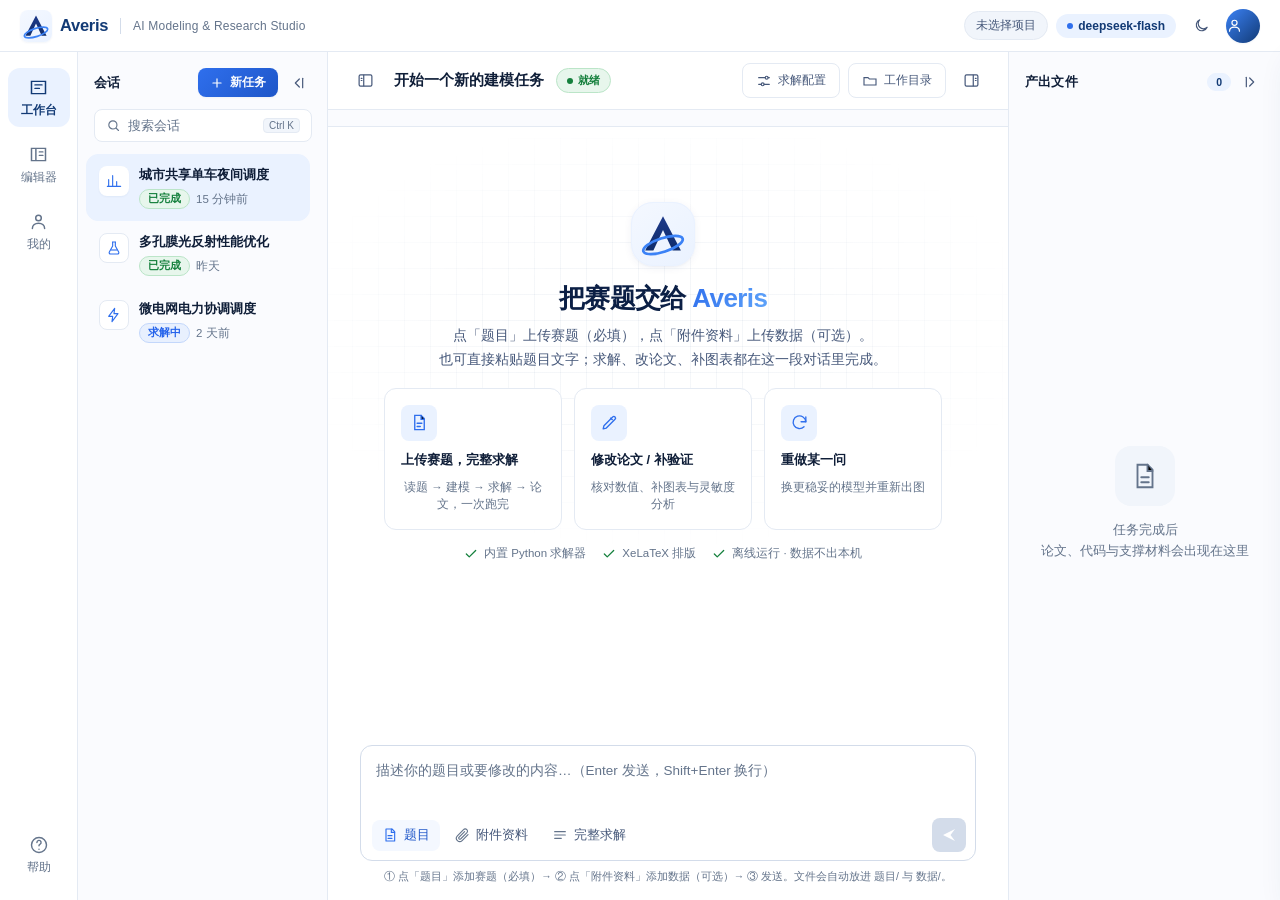
==== commit 88a082f2: "Remove demo entry from client UI" ====
--- a/client/index.html
+++ b/client/index.html
@@ -175,10 +175,6 @@
                     <svg viewBox="0 0 24 24" width="16" height="16"><path d="M4 7h16M4 12h16M4 17h10" stroke="currentColor" stroke-width="1.7" stroke-linecap="round"/></svg>
                     <span id="modeLabel">完整求解</span>
                   </button>
-                  <button class="tool-btn" id="btnExample" title="用内置例题跑通完整求解流程（演示，不接模型、不产生真实文件）">
-                    <svg viewBox="0 0 24 24" width="16" height="16"><path d="M9 3h6M10 3v6l-5 9a2 2 0 0 0 1.8 3h10.4A2 2 0 0 0 19 18l-5-9V3" fill="none" stroke="currentColor" stroke-width="1.7" stroke-linejoin="round"/><path d="M7.5 15h9" stroke="currentColor" stroke-width="1.7"/></svg>
-                    例题演示
-                  </button>
                   <input type="file" id="avatarInput" accept="image/png,image/jpeg,image/webp" hidden><input type="file" id="problemInput" multiple accept=".pdf,.doc,.docx,.wps,.rtf,.txt,.md,.markdown,.html,.htm,.tex,.png,.jpg,.jpeg,.webp" hidden><input type="file" id="dataInput" multiple hidden>
                 </div>
                 <div class="toolbar-right">
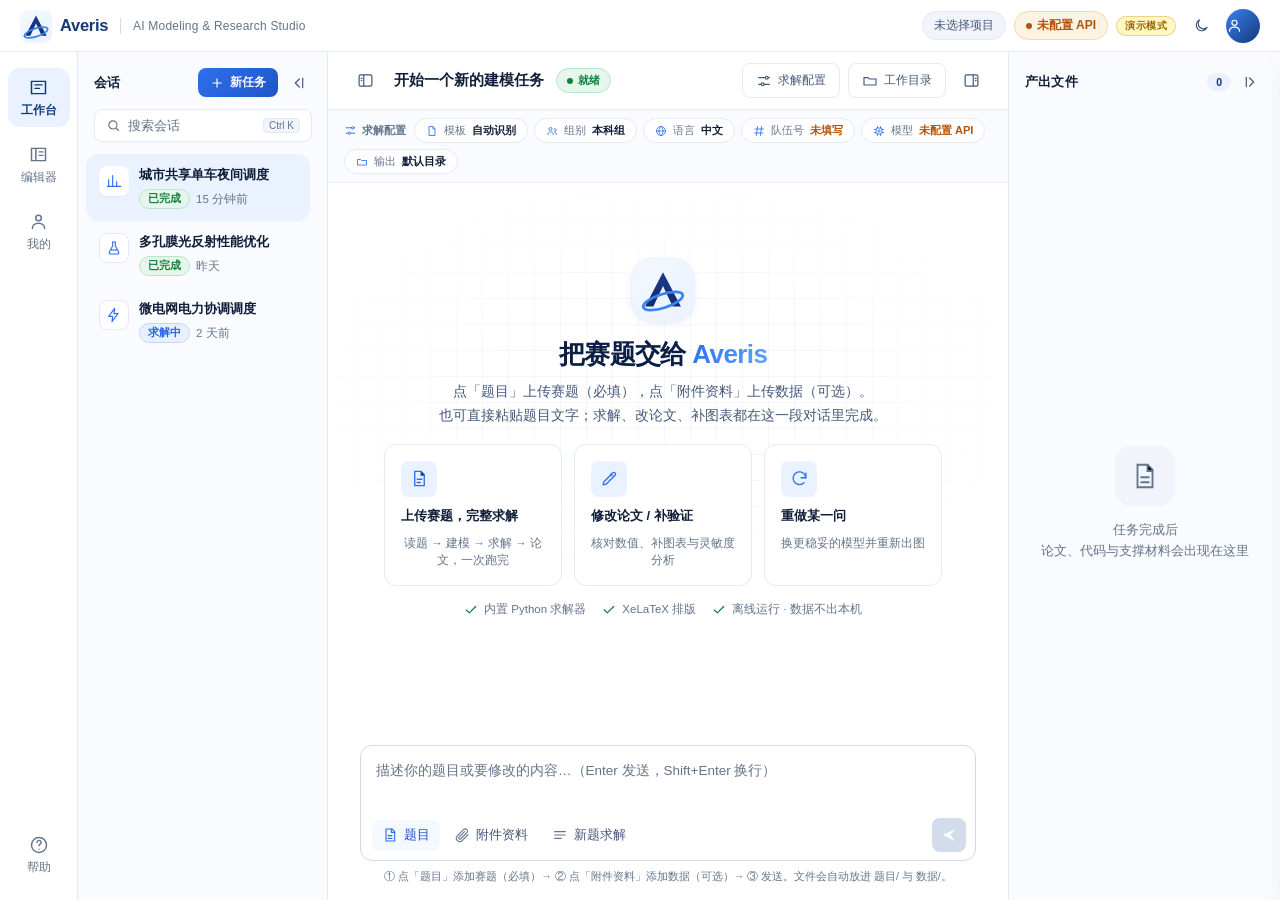
==== commit 8bebb831: "Ship v3.1.0 client UX: API setup gate, quick-card prep, window state, output downloads" ====
--- a/client/index.html
+++ b/client/index.html
@@ -29,7 +29,7 @@
     </div>
     <div class="titlebar-right">
       <span class="project-chip" id="topProjectChip">未选择项目</span>
-      <span class="model-chip" id="topModelChip">deepseek-flash</span>
+      <span class="model-chip" id="topModelChip" role="button" tabindex="0" title="当前模型（点击修改 API 配置）">deepseek-flash</span>
       <span class="demo-badge" id="topDemoBadge" hidden>演示模式</span>
       <button class="icon-btn" id="btnTheme" title="切换主题" aria-label="切换主题">
         <svg viewBox="0 0 24 24" width="17" height="17"><path d="M12 3v2m0 14v2M3 12h2m14 0h2M5.6 5.6l1.4 1.4m10 10l1.4 1.4m0-12.8L17 7M7 17l-1.4 1.4" stroke="currentColor" stroke-width="1.6" fill="none" stroke-linecap="round"/><circle cx="12" cy="12" r="4" fill="none" stroke="currentColor" stroke-width="1.6"/></svg>
@@ -114,6 +114,29 @@
           </div>
 
           <div class="config-strip" id="configStrip" aria-label="当前求解配置"></div>
+          <div class="task-context" id="taskContext" hidden>
+            <span id="taskPath" title="当前任务目录"></span>
+            <button class="ghost-btn" id="btnTaskResume">继续未完成任务</button>
+            <button class="ghost-btn" id="btnTaskEditor">编辑此项目</button>
+            <button class="ghost-btn" id="btnTaskVersions">版本与改动</button>
+          </div>
+          <dialog id="setupDialog" class="revision-dialog setup-dialog" aria-labelledby="setupTitle">
+            <div class="chat-head"><h2 id="setupTitle">还没有配置模型 API</h2></div>
+            <p>真实求解需要可用的模型端点。请到「我的 → API 配置」选择服务商并粘贴 API Key；配好后回到工作台，再发送同一道题即可。</p>
+            <p class="setup-note">如果你使用本机 Averis 后端代理，可点「仍然启动」直接继续；也可以先看一段不调用任何模型的例题演示。</p>
+            <div class="setup-actions">
+              <button class="primary-btn" id="setupGoConfig" type="button">去配置模型</button>
+              <button class="ghost-btn" id="setupDemo" type="button">先看演示</button>
+              <button class="ghost-btn" id="setupSkip" type="button">仍然启动</button>
+            </div>
+          </dialog>
+
+          <dialog id="revisionDialog" class="revision-dialog" aria-labelledby="revisionTitle">
+            <div class="chat-head"><h2 id="revisionTitle">项目版本与改动</h2><button class="ghost-btn" id="btnCloseRevisions">关闭</button></div>
+            <p id="revisionSafetyNotice">续改前自动备份。确认恢复后先保存当前版本，再恢复。快照占用本机磁盘空间。恢复期间请关闭其他编辑器、同步工具和写入进程。文件系统恢复不是事务级保证；检测到并发变化时可能拒绝恢复或无法安全回滚，失败后请按错误提示核对安全版本。</p>
+            <div id="revisionList"></div>
+            <pre id="revisionChanges" aria-live="polite"></pre>
+          </dialog>
 
           <div class="chat-flow" id="chatFlow" role="log" aria-live="polite" aria-label="求解对话">
             <!-- 欢迎空态 -->
@@ -128,17 +151,17 @@
               <h1>把赛题交给 <em>Averis</em></h1>
               <p>点「题目」上传赛题（必填），点「附件资料」上传数据（可选）。<br>也可直接粘贴题目文字；求解、改论文、补图表都在这一段对话里完成。</p>
               <div class="quick-starts">
-                <button class="quick-card" data-prompt="我有一道数学建模题，附件是题目和数据，请帮我完整求解并生成论文。">
+                <button class="quick-card" data-action="attach-problem">
                   <span class="qc-ico"><svg viewBox="0 0 24 24" width="19" height="19" aria-hidden="true"><path d="M6 3h8l4 4v14H6z" fill="none" stroke="currentColor" stroke-width="1.7"/><path d="M14 3v5h4M9 13h6M9 17h4" stroke="currentColor" stroke-width="1.7" stroke-linecap="round"/></svg></span>
                   <span>上传赛题，完整求解</span>
                   <span class="qc-desc">读题 → 建模 → 求解 → 论文，一次跑完</span>
                 </button>
-                <button class="quick-card" data-prompt="请帮我把论文的结果部分补充验证，并检查数值是否与结果文件一致。">
+                <button class="quick-card" data-action="paper">
                   <span class="qc-ico"><svg viewBox="0 0 24 24" width="19" height="19" aria-hidden="true"><path d="M4 20l4-1 11-11a2.1 2.1 0 0 0-3-3L5 16z" fill="none" stroke="currentColor" stroke-width="1.7" stroke-linejoin="round"/><path d="M13 6l3 3" stroke="currentColor" stroke-width="1.7"/></svg></span>
                   <span>修改论文 / 补验证</span>
                   <span class="qc-desc">核对数值、补图表与灵敏度分析</span>
                 </button>
-                <button class="quick-card" data-prompt="请重新审视问题二的模型，给出更稳妥的求解方案并重新出图。">
+                <button class="quick-card" data-action="redo">
                   <span class="qc-ico"><svg viewBox="0 0 24 24" width="19" height="19" aria-hidden="true"><path d="M20 11a8 8 0 1 0-2.3 6.3" fill="none" stroke="currentColor" stroke-width="1.7" stroke-linecap="round"/><path d="M20 5v6h-6" fill="none" stroke="currentColor" stroke-width="1.7" stroke-linecap="round" stroke-linejoin="round"/></svg></span>
                   <span>重做某一问</span>
                   <span class="qc-desc">换更稳妥的模型并重新出图</span>
@@ -197,6 +220,7 @@
           <div class="panel-head">
             <h2>产出文件</h2>
             <div style="display:flex;align-items:center;gap:6px">
+              <button class="ghost-btn sm out-download" id="btnDownloadProject" title="把求解、论文、结果数据与导出打成一个 ZIP 下载" hidden>打包下载</button>
               <span class="demo-badge" id="outputDemoBadge" hidden>演示</span>
               <span class="output-count" id="outputCount">0</span>
               <button class="icon-btn panel-collapse" id="btnCollapseOutput" title="收起产出栏（Ctrl+J）" aria-label="收起产出栏">
--- a/client/styles.css
+++ b/client/styles.css
@@ -8,6 +8,20 @@
    升级要点：SVG 图标体系 · 对比度≥4.5:1 · 品牌化滚动条 ·
              分层背景深度 · 入场/悬停动效 · prefers-reduced-motion
    ============================================================ */
+
+.task-context{display:flex;align-items:center;gap:8px;flex-wrap:wrap;padding:8px 16px;border-bottom:1px solid var(--line);background:var(--surface-2)}
+.task-context[hidden]{display:none}
+#taskPath{flex:1 1 200px;min-width:0;overflow-wrap:anywhere;font-size:12px;color:var(--text-2)}
+.revision-dialog{width:min(760px,90vw);max-height:80vh;overflow:auto;border:1px solid var(--line);border-radius:12px;padding:20px;background:var(--surface);color:var(--text-1)}
+.revision-dialog::backdrop{background:rgba(0,0,0,.45)}
+.revision-dialog p{color:var(--text-2)}
+.setup-dialog{width:min(560px,92vw)}
+.setup-dialog .setup-note{font-size:12px;color:var(--text-3)}
+.setup-actions{display:flex;gap:8px;flex-wrap:wrap;margin-top:16px}
+.revision-row{display:flex;align-items:center;flex-wrap:wrap;gap:8px;padding:10px 0;border-bottom:1px solid var(--line)}
+.revision-row span{flex:1 1 200px;overflow-wrap:anywhere}
+#revisionChanges{white-space:pre-wrap;overflow-wrap:anywhere;font:inherit}
+.agent-stream{white-space:pre-wrap;overflow-wrap:anywhere}
 
 :root{
   /* --- 品牌色（来自 Logo 取色） --- */
@@ -124,6 +138,9 @@
 .project-chip{background:var(--surface-3);color:var(--text-2);border:1px solid var(--line)}
 .model-chip{background:var(--brand-100);color:var(--ink-800);font-weight:600}
 .model-chip::before{content:"";width:6px;height:6px;border-radius:50%;background:var(--brand-600);flex-shrink:0}
+.model-chip{cursor:pointer}
+.model-chip.warn{background:var(--warn-bg);color:var(--warn);border:1px solid var(--warn-line)}
+.model-chip.warn::before{background:var(--warn)}
 .icon-btn{width:34px;height:34px;display:grid;place-items:center;border-radius:var(--r-sm);color:var(--text-2);transition:background var(--dur) var(--ease),color var(--dur) var(--ease),transform var(--dur) var(--ease)}
 .icon-btn:hover{background:var(--surface-3);color:var(--ink-800)}
 .icon-btn:active{transform:scale(.92)}
@@ -202,8 +219,9 @@
 .si-ico{width:30px;height:30px;border-radius:var(--r-sm);background:var(--surface);display:grid;place-items:center;color:var(--brand-600);border:1px solid var(--line);flex-shrink:0}
 .session-item.active .si-ico{border-color:transparent;background:var(--surface);box-shadow:var(--sh-1)}
 .si-body{min-width:0;flex:1}
-.si-title{font-size:13px;font-weight:600;white-space:nowrap;overflow:hidden;text-overflow:ellipsis;color:var(--text-1)}
+.si-title{font-size:13px;font-weight:600;white-space:nowrap;overflow:hidden;text-overflow:ellipsis;color:var(--text-1);padding-right:18px}
 .si-meta{font-size:11.5px;color:var(--text-3);margin-top:5px;display:flex;align-items:center;gap:6px}
+.si-path{font-size:10.5px;line-height:1.5;color:var(--text-3);margin-top:4px;white-space:nowrap;overflow:hidden;text-overflow:ellipsis;padding-right:18px}
 .si-badge{font-size:10.5px;padding:2px 8px;border-radius:var(--r-pill);background:var(--ok-bg);color:var(--ok);white-space:nowrap;flex-shrink:0;font-weight:600;border:1px solid var(--ok-line)}
 .si-badge.run{background:var(--run-bg);color:var(--run);border-color:var(--run-line)}
 .si-del{position:absolute;top:8px;right:8px;width:22px;height:22px;border-radius:var(--r-xs);display:grid;place-items:center;color:var(--text-3);opacity:0;transition:opacity var(--dur),background var(--dur),color var(--dur)}
@@ -257,6 +275,7 @@
 .msg.user .msg-body{margin-left:auto;background:var(--brand-50);border:1px solid var(--brand-100);padding:11px 15px;border-radius:var(--r-md) var(--r-xs) var(--r-md) var(--r-md);font-size:13px;line-height:1.65}
 .msg.ai .msg-label{font-size:11px;color:var(--text-3);margin-bottom:6px;font-weight:600;letter-spacing:.3px}
 .msg-text{font-size:13px;line-height:1.75;color:var(--text-1)}
+.chat-text-block{white-space:pre-wrap;word-break:break-word}
 .msg-text p{margin-bottom:8px}
 .msg-text strong{color:var(--ink-800)}
 .agent-stream{
@@ -348,6 +367,13 @@
 .of-meta{font-size:10px;color:var(--text-3);margin-top:3px}
 .of-dl{opacity:0;color:var(--brand-600);font-size:11px;transition:opacity var(--dur);display:inline-flex;align-items:center;gap:3px;flex-shrink:0}
 .out-file:hover .of-dl{opacity:1}
+.of-actions{display:inline-flex;align-items:center;gap:4px;flex-shrink:0}
+.of-save{opacity:0;border:1px solid var(--line);background:var(--surface);color:var(--brand-600);border-radius:var(--r-sm);width:24px;height:24px;display:inline-flex;align-items:center;justify-content:center;cursor:pointer;transition:opacity var(--dur),border-color var(--dur)}
+.out-file:hover .of-save,.of-save:focus-visible{opacity:1}
+.of-save:hover{border-color:var(--brand-400)}
+.of-save:disabled{opacity:.4;cursor:default}
+.out-download{font-size:11px;height:26px;padding:0 9px;margin-left:auto;margin-right:6px}
+.out-download[hidden]{display:none}
 
 /* ============ 视图2：编辑器（LaTeX 工作台） ============ */
 .ed-layout{display:flex;gap:10px;padding:10px;width:100%;height:100%;min-height:0}
@@ -567,13 +593,15 @@
   .output-panel{position:fixed;top:52px;right:0;bottom:0;z-index:60;box-shadow:var(--sh-3)}
   .brand-sub{display:none}
 }
-@media(max-width:820px){
+@media(max-width:860px){
   .rail{width:58px}.rail-item{width:48px}.rail-item span{display:none}.rail-item.active::before{left:-8px}
   .session-panel{--pw:184px}
   .cfg-chip.hide-sm{display:none}
   .me-stats{grid-template-columns:repeat(2,1fr)}
   .me-grid,.settings-grid{grid-template-columns:1fr}
   .chat-flow,.composer-wrap{padding-left:var(--sp-4);padding-right:var(--sp-4)}
+  .chat-head-right .ghost-btn{padding-left:11px;padding-right:11px}
+  .chat-head-right .pt-badge{right:0}
   .me-hero{flex-wrap:wrap}
   /* 窄屏：预览列改右侧浮层（复用 ≤1180 产出浮层模式），工具栏常驻入口保证 Word/下载任何宽度可达 */
   .ed-preview-col{position:fixed;top:52px;right:0;bottom:0;width:min(420px,92vw);z-index:65;display:none;background:var(--surface-2);border-left:1px solid var(--line);box-shadow:var(--sh-3);padding:8px}
@@ -582,9 +610,22 @@
   .ed-side{width:184px}
 }
 @media(max-width:700px){
+  .titlebar{padding-left:var(--sp-3);padding-right:var(--sp-3)}
+  .brand{min-width:0}
+  .titlebar-right{min-width:0;gap:var(--sp-1)}
+  .project-chip,.model-chip{display:none}
+  .chat-head{height:auto;min-height:58px;flex-wrap:wrap;padding:6px var(--sp-3);gap:6px}
+  .chat-head-left{flex:1 1 100%}
+  .chat-head-left h2{flex:1;min-width:0}
+  .chat-head-right{flex:1 1 auto;justify-content:flex-end;flex-wrap:wrap;min-width:0;max-width:100%}
+  .chat-head-right .ghost-btn{padding:6px 8px;font-size:11px;gap:4px}
+  .chat-head-right .pt-badge{right:0}
   .quick-starts{grid-template-columns:1fr}
   .quick-card{flex-direction:row;align-items:center;gap:10px}
   .qc-desc{flex:1}
+  .composer-toolbar .toolbar-left{flex:1;min-width:0;flex-wrap:wrap}
+  .composer-toolbar .toolbar-right{flex-shrink:0;align-self:flex-start}
+  .composer-toolbar .tool-btn{flex-shrink:0;white-space:nowrap}
 }
 
 /* ============ 降低动效偏好 ============ */
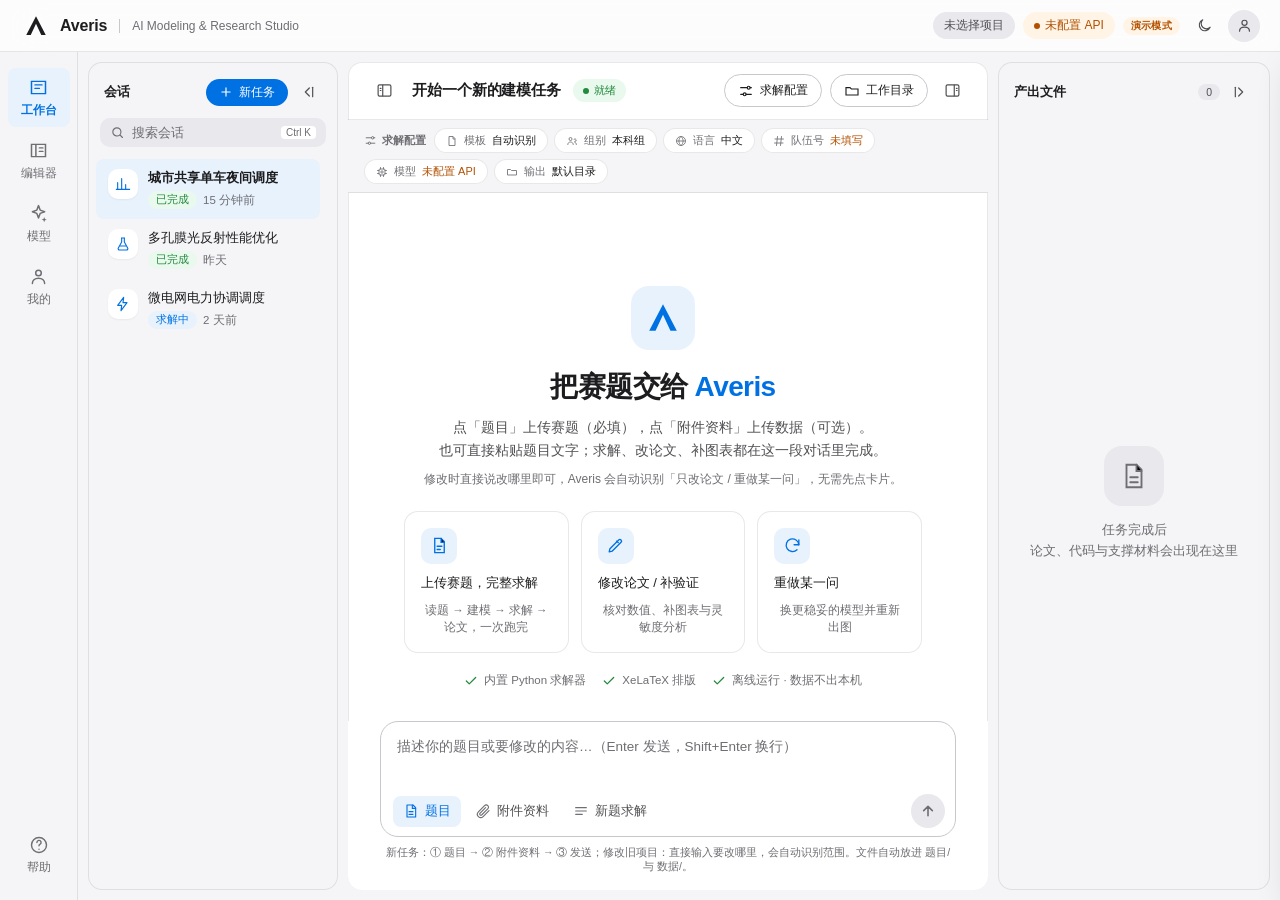
==== commit 3dc8c4d1: "Ship v3.2.0: Apple-style UI, model hub, intent-aware edits" ====
--- a/client/index.html
+++ b/client/index.html
@@ -5,7 +5,7 @@
 <meta charset="UTF-8">
 <meta name="viewport" content="width=device-width, initial-scale=1.0">
 <title>Averis · AI Modeling & Research Studio</title>
-<link rel="icon" href="data:image/svg+xml,%3Csvg xmlns='http://www.w3.org/2000/svg' viewBox='0 0 32 32'%3E%3Crect width='32' height='32' rx='7' fill='%23123A75'/%3E%3Cpath d='M16 6 L26 26 H21.5 L16 14 L10.5 26 H6 Z' fill='%23fff'/%3E%3C/svg%3E">
+<link rel="icon" href="data:image/svg+xml,%3Csvg xmlns='http://www.w3.org/2000/svg' viewBox='0 0 32 32'%3E%3Crect width='32' height='32' rx='7' fill='%230071E3'/%3E%3Cpath d='M16 6 L26 26 H21.5 L16 14 L10.5 26 H6 Z' fill='%23fff'/%3E%3C/svg%3E">
 <link rel="stylesheet" href="styles.css">
 </head>
 <body>
@@ -15,12 +15,8 @@
   <header class="titlebar">
     <div class="brand">
       <span class="brand-mark" aria-hidden="true">
-        <svg viewBox="0 0 32 32" width="26" height="26">
-          <path d="M16 3 L29 28 H23 L16 13 L9 28 H3 Z" fill="url(#gA)"/>
-          <ellipse cx="16" cy="24" rx="15" ry="5" fill="none" stroke="#3B82F6" stroke-width="2" transform="rotate(-18 16 24)"/>
-          <defs><linearGradient id="gA" x1="0" y1="0" x2="0" y2="1">
-            <stop offset="0" stop-color="#1E3A8A"/><stop offset="1" stop-color="#0F2C6B"/>
-          </linearGradient></defs>
+        <svg viewBox="0 0 32 32" width="24" height="24">
+          <path d="M16 3 L29 28 H23 L16 13 L9 28 H3 Z" fill="currentColor"/>
         </svg>
       </span>
       <span class="brand-name">Averis</span>
@@ -49,6 +45,10 @@
         <svg viewBox="0 0 24 24" width="21" height="21"><path d="M4 5h16v14H4z" fill="none" stroke="currentColor" stroke-width="1.7"/><path d="M9 5v14" stroke="currentColor" stroke-width="1.7"/><path d="M13 9h4M13 13h4" stroke="currentColor" stroke-width="1.7" stroke-linecap="round"/></svg>
         <span>编辑器</span>
       </button>
+      <button class="rail-item" data-view="models" title="模型与 API">
+        <svg viewBox="0 0 24 24" width="21" height="21"><path d="M12 3l1.9 5.1L19 10l-5.1 1.9L12 17l-1.9-5.1L5 10l5.1-1.9z" fill="none" stroke="currentColor" stroke-width="1.7" stroke-linejoin="round"/><path d="M18.5 16l.8 2.2 2.2.8-2.2.8-.8 2.2-.8-2.2-2.2-.8 2.2-.8z" fill="currentColor"/></svg>
+        <span>模型</span>
+      </button>
       <button class="rail-item" data-view="me" title="我的">
         <svg viewBox="0 0 24 24" width="21" height="21"><circle cx="12" cy="8" r="3.2" fill="none" stroke="currentColor" stroke-width="1.7"/><path d="M5 20c0-3.6 3.1-6 7-6s7 2.4 7 6" fill="none" stroke="currentColor" stroke-width="1.7" stroke-linecap="round"/></svg>
         <span>我的</span>
@@ -142,14 +142,12 @@
             <!-- 欢迎空态 -->
             <div class="welcome-state" id="welcomeState">
               <div class="welcome-mark">
-                <svg viewBox="0 0 32 32" width="44" height="44">
-                  <path d="M16 3 L29 28 H23 L16 13 L9 28 H3 Z" fill="url(#gA2)"/>
-                  <ellipse cx="16" cy="24" rx="15" ry="5" fill="none" stroke="#3B82F6" stroke-width="2" transform="rotate(-18 16 24)"/>
-                  <defs><linearGradient id="gA2" x1="0" y1="0" x2="0" y2="1"><stop offset="0" stop-color="#1E3A8A"/><stop offset="1" stop-color="#0F2C6B"/></linearGradient></defs>
+                <svg viewBox="0 0 32 32" width="34" height="34">
+                  <path d="M16 3 L29 28 H23 L16 13 L9 28 H3 Z" fill="currentColor"/>
                 </svg>
               </div>
               <h1>把赛题交给 <em>Averis</em></h1>
-              <p>点「题目」上传赛题（必填），点「附件资料」上传数据（可选）。<br>也可直接粘贴题目文字；求解、改论文、补图表都在这一段对话里完成。</p>
+              <p>点「题目」上传赛题（必填），点「附件资料」上传数据（可选）。<br>也可直接粘贴题目文字；求解、改论文、补图表都在这一段对话里完成。<br><span class="welcome-tip">修改时直接说改哪里即可，Averis 会自动识别「只改论文 / 重做某一问」，无需先点卡片。</span></p>
               <div class="quick-starts">
                 <button class="quick-card" data-action="attach-problem">
                   <span class="qc-ico"><svg viewBox="0 0 24 24" width="19" height="19" aria-hidden="true"><path d="M6 3h8l4 4v14H6z" fill="none" stroke="currentColor" stroke-width="1.7"/><path d="M14 3v5h4M9 13h6M9 17h4" stroke="currentColor" stroke-width="1.7" stroke-linecap="round"/></svg></span>
@@ -179,6 +177,10 @@
           <div class="composer-wrap">
             <div class="stage-bar" id="stageBar" hidden>
               <div class="stage-track" id="stageTrack"></div>
+            </div>
+            <div class="intent-row" id="intentRow" hidden>
+              <span class="intent-pill" id="intentPill"></span>
+              <button class="text-btn" id="intentChange" type="button">更改</button>
             </div>
             <div class="composer" id="composer">
               <div class="attach-row" id="attachRowProblem" hidden></div>
@@ -202,7 +204,7 @@
                 </div>
                 <div class="toolbar-right">
                   <button class="send-btn" id="btnSend" title="发送（Enter）" aria-label="发送" disabled>
-                    <svg viewBox="0 0 24 24" width="18" height="18"><path d="M4 12l16-8-6 8 6 8z" fill="currentColor"/></svg>
+                    <svg viewBox="0 0 24 24" width="16" height="16"><path d="M12 19V5M5.5 11.5L12 5l6.5 6.5" fill="none" stroke="currentColor" stroke-width="2.4" stroke-linecap="round" stroke-linejoin="round"/></svg>
                   </button>
                   <button class="stop-btn" id="btnStop" title="停止" hidden>
                     <svg viewBox="0 0 24 24" width="16" height="16"><rect x="6" y="6" width="12" height="12" rx="2" fill="currentColor"/></svg>
@@ -210,7 +212,7 @@
                 </div>
               </div>
             </div>
-            <div class="composer-hint">① 点「题目」添加赛题（必填）→ ② 点「附件资料」添加数据（可选）→ ③ 发送。文件会自动放进 题目/ 与 数据/。</div>
+            <div class="composer-hint">新任务：① 题目 → ② 附件资料 → ③ 发送；修改旧项目：直接输入要改哪里，会自动识别范围。文件自动放进 题目/ 与 数据/。</div>
           </div>
         </section>
 
@@ -342,7 +344,76 @@
         </div>
       </section>
 
-      <!-- ---------- 视图3：我的（首页 + 资料 + 用量 合并） ---------- -->
+      <!-- ---------- 视图3：模型与 API ---------- -->
+      <section class="view" id="view-models">
+        <div class="models-scroll">
+          <header class="models-head">
+            <div>
+              <h1>模型与 API</h1>
+              <p>选择服务商、粘贴密钥并挑选模型。配置仅保存在本机，题目与数据不会上传。</p>
+            </div>
+            <span class="api-state" id="apiStateBadge">未配置</span>
+          </header>
+
+          <section class="mcard status-card">
+            <div class="api-status-main">
+              <span class="api-status-dot" id="apiStatusDot"></span>
+              <div class="api-status-text">
+                <h2 id="apiStatusTitle">尚未配置模型</h2>
+                <p id="apiStatusDesc">填入 API Key 并测试连接后，回到工作台即可开始真实求解。</p>
+              </div>
+            </div>
+            <div class="api-status-meta" id="apiStatusMeta">未选择服务商</div>
+          </section>
+
+          <section class="mcard">
+            <div class="mcard-head"><h2>1. 选择服务商</h2><span class="mhint">选中后自动填入端点与推荐模型</span></div>
+            <div class="provider-grid" id="providerGrid" role="group" aria-label="服务商预设"></div>
+            <select id="setApiProvider" hidden aria-label="服务商预设"></select>
+          </section>
+
+          <section class="mcard">
+            <div class="mcard-head"><h2>2. 连接密钥</h2><span class="mhint">仅保存在本机浏览器存储</span></div>
+            <div class="mgrid">
+              <label class="mrow wide"><span>API Base URL</span><input type="text" id="setApiBase" placeholder="https://api.example.com/v1（示例地址）"></label>
+              <label class="mrow wide"><span>API Key</span>
+                <span class="key-wrap">
+                  <input type="password" id="setApiKey" placeholder="粘贴你的密钥">
+                  <button type="button" class="key-toggle" id="btnRevealKey" aria-label="显示密钥">显示</button>
+                </span>
+              </label>
+              <label class="mrow"><span>接口格式</span><select id="setApiFormat"><option>auto</option><option>openai</option><option>anthropic</option></select></label>
+              <label class="mrow" hidden><span>默认模型</span><select id="setModel"><option>deepseek-flash</option></select></label>
+            </div>
+            <div class="api-actions">
+              <button class="primary-btn sm" id="btnProbeLatency" type="button" title="发一个最小请求，测量端点响应延迟">测试连接</button>
+              <button class="ghost-btn" id="btnProbeCache" type="button" title="连发两次相同长提示，读第二次响应里的缓存命中 token">测缓存命中</button>
+              <span class="api-probe-result" id="apiProbeResult" role="status"></span>
+            </div>
+          </section>
+
+          <section class="mcard">
+            <div class="mcard-head"><h2>3. 选择模型</h2><span class="catalog-badge" id="catalogBadge">目录快照 2026-11-18</span></div>
+            <div class="model-picker-anchor">
+              <label class="mrow"><span>模型 ID</span><span class="model-input-wrap"><input type="text" id="setApiModel" value="deepseek-flash" list="modelSuggestions" autocomplete="off"><button type="button" class="ghost-btn model-pick-btn" id="btnModelPick" aria-haspopup="true" aria-expanded="false" title="罗列当前厂商全部在售模型">全部模型</button></span></label>
+              <div class="model-picker" id="modelPicker" hidden role="dialog" aria-label="厂商模型清单">
+                <div class="model-picker-head"><strong id="modelPickerTitle">模型清单</strong><input type="text" id="modelPickerFilter" placeholder="筛选模型…" aria-label="筛选模型"><button type="button" class="model-picker-close" id="modelPickerClose" aria-label="关闭模型清单">×</button></div>
+                <div class="model-picker-list" id="modelPickerList"></div>
+                <div class="model-picker-foot" id="modelPickerFoot"></div>
+              </div>
+            </div>
+            <div class="model-actions">
+              <button class="ghost-btn" id="btnRefreshModels" type="button">从服务商拉取最新目录</button>
+              <span class="model-refresh-result" id="modelRefreshResult" role="status"></span>
+            </div>
+            <datalist id="modelSuggestions"></datalist>
+          </section>
+
+          <p class="models-note">提示：部分厂商（OpenAI、Gemini、硅基流动等）没有原生 Anthropic 端点，工具调用经 OpenAI 兼容层转换，长任务稳定性不如 Kimi / GLM / DeepSeek / Claude。模型目录以厂商控制台为准，可随时拉取最新列表。</p>
+        </div>
+      </section>
+
+      <!-- ---------- 视图4：我的（首页 + 资料 + 用量 合并） ---------- -->
       <section class="view" id="view-me">
         <div class="me-scroll">
           <div class="me-hero">
@@ -375,32 +446,20 @@
             <div class="me-card-head"><h3>偏好设置</h3></div>
             <div class="settings-grid">
               <label class="setting-row"><span>显示名称</span><input type="text" id="setName" value="" placeholder="未设置"></label>
-              <label class="setting-row"><span>默认模型</span><select id="setModel"><option>deepseek-flash</option></select></label>
               <label class="setting-row"><span>论文模板</span><select id="setTemplate"><option>自动识别</option><option>高教社杯</option><option>数维杯秋季赛</option></select></label>
               <label class="setting-row"><span>主题</span><select id="setTheme"><option>浅色</option><option>深色</option></select></label>
             </div>
-            <div class="settings-divider"><svg viewBox="0 0 24 24" width="14" height="14" aria-hidden="true"><path d="M12 3l7 4v5c0 4.4-3 8-7 9-4-1-7-4.6-7-9V7z" fill="none" stroke="currentColor" stroke-width="1.7" stroke-linejoin="round"/><path d="M9.5 12l2 2 3.5-3.5" fill="none" stroke="currentColor" stroke-width="1.7" stroke-linecap="round" stroke-linejoin="round"/></svg>API 配置（真实求解需要）</div>
-            <div class="settings-grid">
-              <label class="setting-row wide"><span>服务商预设</span><select id="setApiProvider" aria-label="服务商预设"></select></label>
-              <label class="setting-row wide"><span>API Base URL</span><input type="text" id="setApiBase" placeholder="https://api.example.com/v1（示例地址）"></label>
-              <label class="setting-row wide"><span>API Key</span><input type="password" id="setApiKey" placeholder="填入你的密钥"></label>
-              <div class="model-picker-anchor">
-                <label class="setting-row"><span>模型</span><span class="model-input-wrap"><input type="text" id="setApiModel" value="deepseek-flash" list="modelSuggestions" autocomplete="off"><button type="button" class="ghost-btn model-pick-btn" id="btnModelPick" aria-haspopup="true" aria-expanded="false" title="罗列当前厂商全部在售模型">全部模型</button></span></label>
-                <div class="model-picker" id="modelPicker" hidden role="dialog" aria-label="厂商模型清单">
-                  <div class="model-picker-head"><strong id="modelPickerTitle">模型清单</strong><input type="text" id="modelPickerFilter" placeholder="筛选模型…" aria-label="筛选模型"><button type="button" class="model-picker-close" id="modelPickerClose" aria-label="关闭模型清单">×</button></div>
-                  <div class="model-picker-list" id="modelPickerList"></div>
-                  <div class="model-picker-foot" id="modelPickerFoot"></div>
+            <div class="settings-divider"><svg viewBox="0 0 24 24" width="14" height="14" aria-hidden="true"><path d="M12 3l7 4v5c0 4.4-3 8-7 9-4-1-7-4.6-7-9V7z" fill="none" stroke="currentColor" stroke-width="1.7" stroke-linejoin="round"/><path d="M9.5 12l2 2 3.5-3.5" fill="none" stroke="currentColor" stroke-width="1.7" stroke-linecap="round" stroke-linejoin="round"/></svg>模型与 API</div>
+            <div class="api-entry" id="apiEntry">
+              <div class="api-entry-main">
+                <span class="api-entry-dot" id="apiEntryDot"></span>
+                <div class="api-entry-text">
+                  <strong id="apiEntryTitle">尚未配置模型</strong>
+                  <span id="apiEntryDesc">配置服务商与 API Key 后即可开始真实求解</span>
                 </div>
               </div>
-              <label class="setting-row"><span>接口格式</span><select id="setApiFormat"><option>auto</option><option>openai</option><option>anthropic</option></select></label>
-              <datalist id="modelSuggestions"></datalist>
-              <div class="api-probe-row">
-                <button class="ghost-btn" id="btnProbeLatency" title="发一个最小请求，测量端点响应延迟">测延迟</button>
-                <button class="ghost-btn" id="btnProbeCache" title="连发两次相同长提示，读第二次响应里的缓存命中 token">测缓存命中</button>
-                <span class="api-probe-result" id="apiProbeResult" role="status"></span>
-              </div>
-            </div>
-            <div class="settings-note"><svg viewBox="0 0 24 24" width="15" height="15" aria-hidden="true"><circle cx="12" cy="12" r="9" fill="none" stroke="currentColor" stroke-width="1.7"/><path d="M12 11v5M12 8h.01" stroke="currentColor" stroke-width="1.8" stroke-linecap="round"/></svg><span>模型 Key 由你自行配置；Averis 离线运行，不上传题目与数据。填入后真实求解会用该端点调用模型。API Key 以明文保存在本机浏览器存储中，仅本机使用。</span></div>
+              <button class="ghost-btn" id="btnOpenModelPage" type="button">管理</button>
+            </div>
           </section>
         </div>
       </section>
--- a/client/styles.css
+++ b/client/styles.css
@@ -2,96 +2,114 @@
    Copyright (C) 2026 Averis authors — 开源范围与商业授权见 NOTICE / LICENSING.md */
 
 /* ============================================================
-   Averis Design System v2.0
-   视觉锚点：源自 Averis Logo（深蓝 #123A75 / 亮蓝 #2F6FED / 浅蓝 #EAF2FF）
-   设计语言：Flat + Swiss  clarity + 克制微交互（ui-ux-pro-max 建议）
-   升级要点：SVG 图标体系 · 对比度≥4.5:1 · 品牌化滚动条 ·
-             分层背景深度 · 入场/悬停动效 · prefers-reduced-motion
+   Averis Design System v3.0 — Apple 风格
+   设计语言：macOS / iOS 式克制 —— 中性灰白底、发丝线分隔、
+   单一 Apple Blue 强调色、iMessage 气泡、iOS 开关、
+   macOS 分段控件、毛玻璃标题栏；无渐变、无彩色堆砌。
    ============================================================ */
 
 .task-context{display:flex;align-items:center;gap:8px;flex-wrap:wrap;padding:8px 16px;border-bottom:1px solid var(--line);background:var(--surface-2)}
 .task-context[hidden]{display:none}
 #taskPath{flex:1 1 200px;min-width:0;overflow-wrap:anywhere;font-size:12px;color:var(--text-2)}
-.revision-dialog{width:min(760px,90vw);max-height:80vh;overflow:auto;border:1px solid var(--line);border-radius:12px;padding:20px;background:var(--surface);color:var(--text-1)}
-.revision-dialog::backdrop{background:rgba(0,0,0,.45)}
+.revision-dialog{width:min(760px,90vw);max-height:80vh;overflow:auto;border:none;border-radius:var(--r-lg);padding:24px;background:var(--surface);color:var(--text-1);box-shadow:var(--sh-3)}
+.revision-dialog::backdrop{background:rgba(0,0,0,.32);backdrop-filter:blur(3px)}
 .revision-dialog p{color:var(--text-2)}
 .setup-dialog{width:min(560px,92vw)}
 .setup-dialog .setup-note{font-size:12px;color:var(--text-3)}
 .setup-actions{display:flex;gap:8px;flex-wrap:wrap;margin-top:16px}
 .revision-row{display:flex;align-items:center;flex-wrap:wrap;gap:8px;padding:10px 0;border-bottom:1px solid var(--line)}
 .revision-row span{flex:1 1 200px;overflow-wrap:anywhere}
-#revisionChanges{white-space:pre-wrap;overflow-wrap:anywhere;font:inherit}
+#revisionChanges{white-space:pre-wrap;overflow-wrap:anywhere;font:inherit;background:var(--surface-2);border-radius:10px;padding:12px;margin-top:10px}
 .agent-stream{white-space:pre-wrap;overflow-wrap:anywhere}
 
 :root{
-  /* --- 品牌色（来自 Logo 取色） --- */
-  --ink-900:#0B1F45;
-  --ink-800:#123A75;
-  --brand-700:#1E56C8;
-  --brand-600:#2F6FED;
-  --brand-500:#3B82F6;
-  --brand-400:#60A5FA;
-  --brand-100:#EAF2FF;
-  --brand-50:#F4F8FF;
-
-  /* --- 中性色（对比度已校准：text-3 在白底≥4.5:1） --- */
-  --bg:#F4F7FC;
-  --bg-grid:rgba(18,58,117,.045);
+  /* --- Apple 中性色 --- */
+  --bg:#F5F5F7;
   --surface:#FFFFFF;
-  --surface-2:#FAFBFE;
-  --surface-3:#F1F5FB;
-  --line:#E4EAF3;
-  --line-strong:#D3DCEA;
-  --text-1:#0F1E38;   /* 主文字 ~15:1 */
-  --text-2:#46587A;   /* 次文字 ~7:1 */
-  --text-3:#64748B;   /* 弱文字 ~4.7:1（达 AA） */
-
-  /* --- 语义色 --- */
-  --ok:#15803D; --ok-bg:#E7F6EC; --ok-line:#BBE5C8;
-  --warn:#B45309; --warn-bg:#FDF3E3; --warn-line:#F3D9A4;
-  --err:#DC2626;  --err-bg:#FDECEC; --err-line:#F6C9C9;
-  --run:#2563EB;  --run-bg:#E8F0FE; --run-line:#C3D7FB;
-
-  /* --- 文件类型色（产出面板，色+形双编码） --- */
-  --ft-pdf:#DC2626; --ft-word:#2563EB; --ft-code:#0F766E; --ft-data:#7C3AED; --ft-img:#D97706;
-
-  /* --- 排版 --- */
-  --font:"Inter","Segoe UI Variable Text",-apple-system,BlinkMacSystemFont,"Segoe UI","Microsoft YaHei","PingFang SC",sans-serif;
-  --mono:"JetBrains Mono","Cascadia Code","SF Mono",Consolas,"Microsoft YaHei",monospace;
+  --surface-2:#F5F5F7;
+  --surface-3:#E8E8ED;
+  --line:rgba(0,0,0,.09);
+  --line-strong:#C7C7CC;
+  --text-1:#1D1D1F;
+  --text-2:#515154;
+  --text-3:#6E6E73;
+
+  /* --- 单一强调色：Apple Blue --- */
+  --ink-900:#1D1D1F;
+  --ink-800:#0066CC;
+  --brand-700:#0077ED;
+  --brand-600:#0071E3;
+  --brand-500:#0071E3;
+  --brand-400:#409CFF;
+  --brand-100:#E8F2FD;
+  --brand-50:#F2F7FD;
+  --titlebar-bg:rgba(255,255,255,.72);
+  --focus-ring:rgba(0,113,227,.28);
+  --switch-on:#34C759;
+
+  /* --- 语义色（Apple 系统色） --- */
+  --ok:#248A3D; --ok-bg:#E9F9EE; --ok-line:#CDEED8;
+  --warn:#B25000; --warn-bg:#FFF4E5; --warn-line:#F5DDB8;
+  --err:#D70015;  --err-bg:#FFECEB; --err-line:#F6C9C9;
+  --run:#0071E3;  --run-bg:#E8F2FD; --run-line:#C4DDF8;
+
+  /* --- 文件类型色：浅色底 + 彩色字形（Finder 标签式） --- */
+  --ft-pdf:#D70015;  --ft-pdf-bg:#FFECEB;
+  --ft-word:#0071E3; --ft-word-bg:#E8F2FD;
+  --ft-code:#007A8A; --ft-code-bg:#E2F5F7;
+  --ft-data:#8944AB; --ft-data-bg:#F4EBFA;
+  --ft-img:#B25000;  --ft-img-bg:#FFF4E5;
+
+  /* --- 排版：SF / Segoe 优先 --- */
+  --font:-apple-system,BlinkMacSystemFont,"SF Pro Text","SF Pro Display","Segoe UI Variable Text","Segoe UI","PingFang SC","Microsoft YaHei",sans-serif;
+  --mono:"SF Mono",ui-monospace,"Cascadia Code","JetBrains Mono",Consolas,"Microsoft YaHei",monospace;
 
   /* --- 间距（4pt 栅格） --- */
   --sp-1:4px; --sp-2:8px; --sp-3:12px; --sp-4:16px; --sp-5:20px; --sp-6:24px; --sp-8:32px; --sp-10:40px;
 
-  /* --- 圆角 --- */
-  --r-xs:6px; --r-sm:8px; --r-md:12px; --r-lg:16px; --r-xl:22px; --r-pill:999px;
-
-  /* --- 阴影（轻，分层） --- */
-  --sh-1:0 1px 2px rgba(18,58,117,.05);
-  --sh-2:0 2px 8px rgba(18,58,117,.06),0 1px 2px rgba(18,58,117,.04);
-  --sh-3:0 10px 30px rgba(18,58,117,.12),0 2px 8px rgba(18,58,117,.06);
-  --sh-brand:0 6px 20px rgba(47,111,237,.28);
+  /* --- 圆角：macOS 控件 8 / 卡片 12 / 弹层 16 / 气泡 18 --- */
+  --r-xs:6px; --r-sm:8px; --r-md:14px; --r-lg:18px; --r-xl:22px; --r-pill:999px;
+
+  /* --- 阴影：极轻、弥散 --- */
+  --sh-1:0 1px 2px rgba(0,0,0,.05);
+  --sh-2:0 2px 10px rgba(0,0,0,.07);
+  --sh-3:0 12px 36px rgba(0,0,0,.16),0 2px 8px rgba(0,0,0,.06);
+  --sh-brand:0 1px 3px rgba(0,0,0,.12);
 
   /* --- 动效 --- */
-  --ease:cubic-bezier(.2,.7,.3,1);
+  --ease:cubic-bezier(.25,.1,.25,1);
   --ease-out:cubic-bezier(.16,1,.3,1);
   --dur:.18s;
 }
 
-/* 深色主题：同一套 token 换值 */
+/* 深色主题：macOS Dark */
 [data-theme="dark"]{
-  --ink-900:#EAF0FB; --ink-800:#9DC0F8;
-  --brand-700:#6E9BF2; --brand-600:#5B8DEF; --brand-500:#78A2F7; --brand-400:#93B4F9;
-  --brand-100:#17294A; --brand-50:#101E38;
-  --bg:#0A1120; --bg-grid:rgba(120,162,247,.05);
-  --surface:#121C30; --surface-2:#16223A; --surface-3:#1B2942;
-  --line:#243450; --line-strong:#334566;
-  --text-1:#EAF0FB; --text-2:#AEBED8; --text-3:#8A9CBB;
-  --ok:#4ADE80; --ok-bg:#10291B; --ok-line:#1E4630;
-  --warn:#FBBF24; --warn-bg:#2A2010; --warn-line:#4A3A18;
-  --err:#F87171; --err-bg:#2A1416; --err-line:#4A2226;
-  --run:#60A5FA; --run-bg:#10203A; --run-line:#1E3A5C;
+  --bg:#1C1C1E;
+  --surface:#2C2C2E;
+  --surface-2:#232325;
+  --surface-3:#3A3A3C;
+  --line:rgba(255,255,255,.11);
+  --line-strong:#545456;
+  --text-1:#F5F5F7;
+  --text-2:#AEAEB2;
+  --text-3:#98989D;
+  --ink-900:#F5F5F7; --ink-800:#6CB2FF;
+  --brand-700:#3395FF; --brand-600:#0A84FF; --brand-500:#0A84FF; --brand-400:#5AA9FF;
+  --brand-100:#12304F; --brand-50:#0F2440;
+  --titlebar-bg:rgba(28,28,30,.72);
+  --focus-ring:rgba(10,132,255,.4);
+  --switch-on:#30D158;
+  --ok:#30D158; --ok-bg:#12351F; --ok-line:#1E4630;
+  --warn:#FF9F0A; --warn-bg:#3A2A10; --warn-line:#5C451E;
+  --err:#FF453A;  --err-bg:#3A1715; --err-line:#5C2422;
+  --run:#0A84FF;  --run-bg:#0F2440; --run-line:#1E3A5C;
+  --ft-pdf:#FF6961;  --ft-pdf-bg:#3A1715;
+  --ft-word:#6CB2FF; --ft-word-bg:#0F2440;
+  --ft-code:#40C8E0; --ft-code-bg:#0E2E33;
+  --ft-data:#BF7AF0; --ft-data-bg:#2A1B36;
+  --ft-img:#FFB340;  --ft-img-bg:#3A2A10;
   --sh-1:0 1px 2px rgba(0,0,0,.3); --sh-2:0 2px 10px rgba(0,0,0,.35);
-  --sh-3:0 12px 34px rgba(0,0,0,.5); --sh-brand:0 6px 22px rgba(47,111,237,.4);
+  --sh-3:0 12px 36px rgba(0,0,0,.55); --sh-brand:0 1px 3px rgba(0,0,0,.4);
 }
 
 *{box-sizing:border-box;margin:0;padding:0}
@@ -103,233 +121,226 @@
 button,input,textarea,select{font:inherit;color:inherit}
 button{cursor:pointer;border:none;background:none}
 input,textarea,select{outline:none;border:none;background:none}
-:focus-visible{outline:2px solid var(--brand-600);outline-offset:2px;border-radius:var(--r-xs)}
-::selection{background:var(--brand-100);color:var(--ink-900)}
+:focus-visible{outline:none;box-shadow:0 0 0 4px var(--focus-ring);border-radius:var(--r-xs)}
+::selection{background:var(--brand-100);color:var(--text-1)}
 svg{flex-shrink:0;display:block}
 [hidden]{display:none !important}
 
-/* ============ 品牌化滚动条 ============ */
+/* ============ 滚动条：macOS 覆盖式细滚动条 ============ */
 *{scrollbar-width:thin;scrollbar-color:var(--line-strong) transparent}
-::-webkit-scrollbar{width:10px;height:10px}
+::-webkit-scrollbar{width:8px;height:8px}
 ::-webkit-scrollbar-track{background:transparent}
-::-webkit-scrollbar-thumb{background:var(--line-strong);border-radius:var(--r-pill);border:3px solid transparent;background-clip:content-box}
-::-webkit-scrollbar-thumb:hover{background:var(--brand-400);background-clip:content-box;border:3px solid transparent}
+::-webkit-scrollbar-thumb{background:var(--line-strong);border-radius:var(--r-pill);border:2px solid transparent;background-clip:content-box}
+::-webkit-scrollbar-thumb:hover{background:var(--text-3);background-clip:content-box;border:2px solid transparent}
 ::-webkit-scrollbar-corner{background:transparent}
-/* 三个主滚动区：滚动槽常驻可见，滚轮即滚，thumb 用品牌色提高辨识度 */
-.session-list::-webkit-scrollbar-track,.output-groups::-webkit-scrollbar-track,.chat-flow::-webkit-scrollbar-track{background:var(--surface-3);border-radius:var(--r-pill)}
-.session-list::-webkit-scrollbar-thumb,.output-groups::-webkit-scrollbar-thumb,.chat-flow::-webkit-scrollbar-thumb{background:var(--brand-100);border:3px solid transparent;background-clip:content-box}
-.session-list::-webkit-scrollbar-thumb:hover,.output-groups::-webkit-scrollbar-thumb:hover,.chat-flow::-webkit-scrollbar-thumb:hover{background:var(--brand-400);border:3px solid transparent;background-clip:content-box}
+.session-list::-webkit-scrollbar-thumb,.output-groups::-webkit-scrollbar-thumb,.chat-flow::-webkit-scrollbar-thumb{background:var(--line-strong);border:2px solid transparent;background-clip:content-box}
+.session-list::-webkit-scrollbar-thumb:hover,.output-groups::-webkit-scrollbar-thumb:hover,.chat-flow::-webkit-scrollbar-thumb:hover{background:var(--text-3);border:2px solid transparent;background-clip:content-box}
 
 /* ============ 应用外壳 ============ */
 .app-shell{height:100vh;display:flex;flex-direction:column}
 .titlebar{
-  height:52px;flex-shrink:0;background:var(--surface);border-bottom:1px solid var(--line);
+  height:52px;flex-shrink:0;background:var(--titlebar-bg);backdrop-filter:saturate(180%) blur(20px);-webkit-backdrop-filter:saturate(180%) blur(20px);
+  border-bottom:1px solid var(--line);
   display:flex;align-items:center;justify-content:space-between;padding:0 var(--sp-5);
   -webkit-app-region:drag;user-select:none;position:relative;z-index:20;
 }
 .brand{display:flex;align-items:center;gap:var(--sp-2)}
-.brand-mark{display:flex;align-items:center;justify-content:center;width:32px;height:32px;background:linear-gradient(140deg,var(--brand-50),var(--brand-100));border-radius:var(--r-sm);box-shadow:var(--sh-1)}
-.brand-name{font-size:16.5px;font-weight:700;letter-spacing:-.3px;color:var(--ink-800)}
-.brand-divider{width:1px;height:16px;background:var(--line-strong);margin:0 var(--sp-1)}
-.brand-sub{font-size:12px;color:var(--text-3);letter-spacing:.2px}
+.brand-mark{display:flex;align-items:center;justify-content:center;width:32px;height:32px;color:var(--text-1)}
+.brand-name{font-size:16px;font-weight:600;letter-spacing:-.2px;color:var(--text-1)}
+.brand-divider{width:1px;height:14px;background:var(--line-strong);margin:0 var(--sp-1)}
+.brand-sub{font-size:12px;color:var(--text-3);letter-spacing:0}
 .titlebar-right{display:flex;align-items:center;gap:var(--sp-2);-webkit-app-region:no-drag}
 .is-electron .titlebar-right{padding-right:140px}
 .project-chip,.model-chip{font-size:12px;padding:5px 11px;border-radius:var(--r-pill);white-space:nowrap;max-width:160px;min-width:0;overflow:hidden;text-overflow:ellipsis;display:inline-flex;align-items:center;gap:5px}
-.project-chip{background:var(--surface-3);color:var(--text-2);border:1px solid var(--line)}
-.model-chip{background:var(--brand-100);color:var(--ink-800);font-weight:600}
+.project-chip{background:var(--surface-3);color:var(--text-2)}
+.model-chip{background:var(--brand-100);color:var(--ink-800);font-weight:500}
 .model-chip::before{content:"";width:6px;height:6px;border-radius:50%;background:var(--brand-600);flex-shrink:0}
-.model-chip{cursor:pointer}
-.model-chip.warn{background:var(--warn-bg);color:var(--warn);border:1px solid var(--warn-line)}
+.model-chip{cursor:pointer;transition:background var(--dur) var(--ease)}
+.model-chip:hover{background:var(--run-line)}
+.model-chip.warn{background:var(--warn-bg);color:var(--warn)}
 .model-chip.warn::before{background:var(--warn)}
-.icon-btn{width:34px;height:34px;display:grid;place-items:center;border-radius:var(--r-sm);color:var(--text-2);transition:background var(--dur) var(--ease),color var(--dur) var(--ease),transform var(--dur) var(--ease)}
-.icon-btn:hover{background:var(--surface-3);color:var(--ink-800)}
-.icon-btn:active{transform:scale(.92)}
-.avatar-btn{width:34px;height:34px;border-radius:50%;background:linear-gradient(135deg,var(--brand-500),var(--ink-800));color:#fff;font-size:13px;font-weight:600;transition:transform var(--dur) var(--ease),box-shadow var(--dur) var(--ease);box-shadow:var(--sh-1)}
-.avatar-btn:hover{transform:scale(1.07);box-shadow:var(--sh-brand)}
+.icon-btn{width:32px;height:32px;display:grid;place-items:center;border-radius:var(--r-sm);color:var(--text-2);transition:background var(--dur) var(--ease),color var(--dur) var(--ease)}
+.icon-btn:hover{background:var(--surface-3);color:var(--text-1)}
+.icon-btn:active{background:var(--line-strong)}
+.avatar-btn{width:32px;height:32px;border-radius:50%;background:var(--surface-3);color:var(--text-2);font-size:13px;font-weight:600;display:grid;place-items:center;transition:background var(--dur) var(--ease)}
+.avatar-btn:hover{background:var(--line-strong)}
 
 .workspace{display:flex;flex:1;min-height:0}
 
-/* ============ 侧边导航 ============ */
+/* ============ 侧边导航：macOS 侧栏 ============ */
 .rail{
-  width:78px;flex-shrink:0;background:var(--surface);border-right:1px solid var(--line);
-  display:flex;flex-direction:column;align-items:center;padding:var(--sp-4) 0;gap:var(--sp-2);position:relative;z-index:10;
+  width:78px;flex-shrink:0;background:var(--surface-2);border-right:1px solid var(--line);
+  display:flex;flex-direction:column;align-items:center;padding:var(--sp-4) 0;gap:var(--sp-1);position:relative;z-index:10;
 }
 .rail-item{
-  width:62px;min-height:56px;padding:9px 0;border-radius:var(--r-md);display:flex;flex-direction:column;align-items:center;justify-content:center;gap:5px;
+  width:62px;min-height:56px;padding:9px 0;border-radius:var(--r-sm);display:flex;flex-direction:column;align-items:center;justify-content:center;gap:5px;
   color:var(--text-3);font-size:11.5px;transition:background var(--dur) var(--ease),color var(--dur) var(--ease);position:relative;
 }
 .rail-item:hover{background:var(--surface-3);color:var(--text-1)}
-.rail-item.active{background:var(--brand-100);color:var(--ink-800);font-weight:600}
-.rail-item.active::before{content:"";position:absolute;left:-16px;top:50%;transform:translateY(-50%);width:3px;height:26px;border-radius:0 3px 3px 0;background:var(--brand-600)}
-.rail-item svg{transition:transform var(--dur) var(--ease)}
-.rail-item:hover svg{transform:translateY(-1px)}
+.rail-item.active{background:var(--brand-100);color:var(--brand-600);font-weight:600}
+.rail-item.active::before{content:none}
 .rail-spacer{flex:1}
 .rail-bottom{color:var(--text-3)}
 
 /* ============ 视图容器 ============ */
 .main-area{flex:1;min-width:0;position:relative}
 .view{position:absolute;inset:0;display:none}
-.view.active{display:flex;animation:viewIn .32s var(--ease-out)}
-@keyframes viewIn{from{opacity:0;transform:translateY(6px)}to{opacity:1;transform:none}}
+.view.active{display:flex;animation:viewIn .28s var(--ease-out)}
+@keyframes viewIn{from{opacity:0}to{opacity:1}}
 
 /* ============ 通用组件 ============ */
 .primary-btn{
-  display:inline-flex;align-items:center;gap:6px;background:linear-gradient(135deg,var(--brand-600),var(--brand-700));color:#fff;
-  padding:9px 16px;border-radius:var(--r-sm);font-size:12.5px;font-weight:600;box-shadow:var(--sh-1);
-  transition:box-shadow var(--dur) var(--ease),transform .1s var(--ease),filter var(--dur) var(--ease);
-}
-.primary-btn:hover{box-shadow:var(--sh-brand);filter:brightness(1.05)}
-.primary-btn:active{transform:scale(.97)}
-.primary-btn.sm{padding:7px 12px;font-size:11.5px}
-.primary-btn:disabled{opacity:.45;cursor:not-allowed;transform:none;box-shadow:none}
+  display:inline-flex;align-items:center;gap:6px;background:var(--brand-600);color:#fff;
+  padding:8px 16px;border-radius:var(--r-pill);font-size:12.5px;font-weight:500;
+  transition:background var(--dur) var(--ease),opacity var(--dur) var(--ease);
+}
+.primary-btn:hover{background:var(--brand-700)}
+.primary-btn:active{opacity:.8}
+.primary-btn.sm{padding:6px 13px;font-size:11.5px}
+.primary-btn:disabled{opacity:.4;cursor:not-allowed}
 .ghost-btn{
-  display:inline-flex;align-items:center;gap:6px;padding:8px 13px;border-radius:var(--r-sm);
-  border:1px solid var(--line);color:var(--text-2);font-size:12px;background:var(--surface);
-  transition:border-color var(--dur) var(--ease),color var(--dur) var(--ease),background var(--dur) var(--ease);
-}
-.ghost-btn:hover{border-color:var(--brand-400);color:var(--ink-800);background:var(--brand-50)}
-.ghost-btn:active{transform:scale(.98)}
-.text-btn{color:var(--brand-600);font-size:12px;font-weight:600;padding:4px;display:inline-flex;align-items:center;gap:4px;border-radius:var(--r-xs);transition:color var(--dur)}
-.text-btn:hover{color:var(--brand-700)}
+  display:inline-flex;align-items:center;gap:6px;padding:7px 13px;border-radius:var(--r-pill);
+  border:1px solid var(--line-strong);color:var(--text-1);font-size:12px;background:var(--surface);
+  transition:background var(--dur) var(--ease),border-color var(--dur) var(--ease);
+}
+.ghost-btn:hover{background:var(--surface-3)}
+.ghost-btn:active{background:var(--line-strong)}
+.text-btn{color:var(--ink-800);font-size:12px;font-weight:400;padding:4px;display:inline-flex;align-items:center;gap:4px;border-radius:var(--r-xs);transition:opacity var(--dur)}
+.text-btn:hover{opacity:.7}
 .panel-head{display:flex;align-items:center;justify-content:space-between;padding:var(--sp-4) var(--sp-4) var(--sp-3)}
-.panel-head h2{font-size:13px;font-weight:700;color:var(--text-1);letter-spacing:.2px}
-.status-dot{font-size:11px;color:var(--ok);background:var(--ok-bg);padding:4px 10px;border-radius:var(--r-pill);display:inline-flex;align-items:center;gap:5px;font-weight:600;border:1px solid var(--ok-line);white-space:nowrap;flex-shrink:0}
+.panel-head h2{font-size:13px;font-weight:600;color:var(--text-1);letter-spacing:0}
+.status-dot{font-size:11px;color:var(--ok);background:var(--ok-bg);padding:4px 10px;border-radius:var(--r-pill);display:inline-flex;align-items:center;gap:5px;font-weight:500;white-space:nowrap;flex-shrink:0}
 .status-dot::before{content:"";width:6px;height:6px;border-radius:50%;background:currentColor}
-.status-dot.running{color:var(--run);background:var(--run-bg);border-color:var(--run-line)}
+.status-dot.running{color:var(--run);background:var(--run-bg)}
 .status-dot.running::before{animation:pulse 1.2s infinite}
-@keyframes pulse{50%{opacity:.3;transform:scale(.8)}}
+@keyframes pulse{50%{opacity:.3}}
 
 /* ============ 视图1：工作台 ============ */
-#view-workbench{display:none}
+#view-workbench{display:none;padding:10px;background:var(--bg)}
 #view-workbench.active{display:flex}
-.session-panel{--pw:250px;width:var(--pw);flex-shrink:0;background:var(--surface-2);border-right:1px solid var(--line);display:flex;flex-direction:column;overflow:hidden;transition:width .3s var(--ease),border-color .3s var(--ease)}
+.session-panel{--pw:250px;width:var(--pw);flex-shrink:0;background:var(--surface-2);margin-right:10px;border-radius:var(--r-md);box-shadow:inset 0 0 0 1px var(--line);display:flex;flex-direction:column;overflow:hidden;transition:width .3s var(--ease),margin .3s var(--ease),box-shadow .3s var(--ease)}
 .panel-inner{width:var(--pw);min-width:var(--pw);height:100%;min-height:0;display:flex;flex-direction:column;visibility:visible;transition:visibility 0s}
-#view-workbench.sessions-collapsed .session-panel{width:0;border-right-color:transparent;pointer-events:none}
+#view-workbench.sessions-collapsed .session-panel{width:0;margin-right:0;box-shadow:none;pointer-events:none}
 #view-workbench.sessions-collapsed .session-panel .panel-inner{visibility:hidden;transition:visibility 0s linear .3s}
-.session-search{margin:0 var(--sp-4) var(--sp-3);display:flex;align-items:center;gap:7px;background:var(--surface);border:1px solid var(--line);border-radius:var(--r-sm);padding:8px 11px;color:var(--text-3);transition:border-color var(--dur),box-shadow var(--dur)}
-.session-search:focus-within{border-color:var(--brand-600);box-shadow:0 0 0 3px var(--brand-100)}
+.session-search{margin:0 var(--sp-3) var(--sp-3);display:flex;align-items:center;gap:7px;background:var(--surface-3);border:none;border-radius:10px;padding:7px 10px;color:var(--text-3);transition:box-shadow var(--dur)}
+.session-search:focus-within{box-shadow:0 0 0 4px var(--focus-ring)}
 .session-search input{flex:1;font-size:12.5px;color:var(--text-1);min-width:0}
 .session-search input::placeholder{color:var(--text-3)}
-.session-search kbd{font-family:var(--font);font-size:10px;color:var(--text-3);background:var(--surface-3);border:1px solid var(--line);border-radius:4px;padding:1px 5px;flex-shrink:0}
+.session-search kbd{font-family:var(--font);font-size:10px;color:var(--text-3);background:var(--surface);border-radius:4px;padding:1px 5px;flex-shrink:0}
 .session-list{flex:1;overflow-y:auto;padding:0 var(--sp-2) var(--sp-3);scrollbar-gutter:stable;overscroll-behavior:contain}
 .session-empty{padding:24px 16px;text-align:center;color:var(--text-3);font-size:12px;line-height:1.7}
-.session-item{padding:11px 12px;border-radius:var(--r-md);cursor:pointer;transition:background var(--dur) var(--ease),box-shadow var(--dur);display:flex;gap:10px;align-items:flex-start;position:relative;border:1px solid transparent}
-.session-item:hover{background:var(--surface);box-shadow:var(--sh-1)}
-.session-item.active{background:var(--brand-100);border-color:var(--brand-100)}
-.si-ico{width:30px;height:30px;border-radius:var(--r-sm);background:var(--surface);display:grid;place-items:center;color:var(--brand-600);border:1px solid var(--line);flex-shrink:0}
-.session-item.active .si-ico{border-color:transparent;background:var(--surface);box-shadow:var(--sh-1)}
+.session-item{padding:10px 12px;border-radius:var(--r-sm);cursor:pointer;transition:background var(--dur) var(--ease);display:flex;gap:10px;align-items:flex-start;position:relative}
+.session-item:hover{background:var(--surface-3)}
+.session-item.active{background:var(--brand-100)}
+.si-ico{width:30px;height:30px;border-radius:10px;background:var(--surface);display:grid;place-items:center;color:var(--brand-600);flex-shrink:0;box-shadow:var(--sh-1)}
+.session-item.active .si-ico{background:var(--surface)}
 .si-body{min-width:0;flex:1}
-.si-title{font-size:13px;font-weight:600;white-space:nowrap;overflow:hidden;text-overflow:ellipsis;color:var(--text-1);padding-right:18px}
-.si-meta{font-size:11.5px;color:var(--text-3);margin-top:5px;display:flex;align-items:center;gap:6px}
-.si-path{font-size:10.5px;line-height:1.5;color:var(--text-3);margin-top:4px;white-space:nowrap;overflow:hidden;text-overflow:ellipsis;padding-right:18px}
-.si-badge{font-size:10.5px;padding:2px 8px;border-radius:var(--r-pill);background:var(--ok-bg);color:var(--ok);white-space:nowrap;flex-shrink:0;font-weight:600;border:1px solid var(--ok-line)}
-.si-badge.run{background:var(--run-bg);color:var(--run);border-color:var(--run-line)}
+.si-title{font-size:13px;font-weight:500;white-space:nowrap;overflow:hidden;text-overflow:ellipsis;color:var(--text-1);padding-right:18px}
+.session-item.active .si-title{color:var(--text-1);font-weight:600}
+.si-meta{font-size:11.5px;color:var(--text-3);margin-top:4px;display:flex;align-items:center;gap:6px}
+.si-path{font-size:10.5px;line-height:1.5;color:var(--text-3);margin-top:3px;white-space:nowrap;overflow:hidden;text-overflow:ellipsis;padding-right:18px}
+.si-badge{font-size:10.5px;padding:2px 8px;border-radius:var(--r-pill);background:var(--ok-bg);color:var(--ok);white-space:nowrap;flex-shrink:0;font-weight:500}
+.si-badge.run{background:var(--run-bg);color:var(--run)}
 .si-del{position:absolute;top:8px;right:8px;width:22px;height:22px;border-radius:var(--r-xs);display:grid;place-items:center;color:var(--text-3);opacity:0;transition:opacity var(--dur),background var(--dur),color var(--dur)}
 .session-item:hover .si-del{opacity:1}
 .si-del:hover{background:var(--err-bg);color:var(--err)}
 
-.chat-panel{flex:1;min-width:0;display:flex;flex-direction:column;background:var(--surface);position:relative}
+.chat-panel{flex:1;min-width:0;display:flex;flex-direction:column;background:var(--surface);position:relative;border-radius:var(--r-md);box-shadow:inset 0 0 0 1px var(--line);overflow:hidden}
 .chat-head{height:58px;flex-shrink:0;display:flex;align-items:center;justify-content:space-between;padding:0 var(--sp-5);border-bottom:1px solid var(--line);gap:var(--sp-3)}
 .chat-head-left{display:flex;align-items:center;gap:var(--sp-3);min-width:0}
-.chat-head h2{font-size:14.5px;font-weight:700;white-space:nowrap;overflow:hidden;text-overflow:ellipsis}
+.chat-head h2{font-size:15px;font-weight:600;white-space:nowrap;overflow:hidden;text-overflow:ellipsis;letter-spacing:-.1px}
 .chat-head-right{display:flex;align-items:center;gap:var(--sp-2);flex-shrink:0}
 .chat-flow{flex:1;overflow-y:auto;overflow-x:hidden;padding:var(--sp-6) var(--sp-8);scroll-behavior:smooth;scrollbar-gutter:stable;overscroll-behavior:contain}
 
-/* 欢迎空态 —— 数学建模坐标纸背景 */
-.welcome-state{max-width:640px;margin:3vh auto 0;text-align:center;position:relative;isolation:isolate;padding:var(--sp-6) var(--sp-6);animation:viewIn .4s var(--ease-out)}
-.welcome-state::before{
-  content:"";position:absolute;inset:-40px -60px;z-index:-1;border-radius:var(--r-xl);
-  background-image:linear-gradient(var(--bg-grid) 1px,transparent 1px),linear-gradient(90deg,var(--bg-grid) 1px,transparent 1px);
-  background-size:26px 26px;
-  -webkit-mask-image:radial-gradient(ellipse 70% 60% at 50% 40%,#000 30%,transparent 75%);
-  mask-image:radial-gradient(ellipse 70% 60% at 50% 40%,#000 30%,transparent 75%);
-}
-.welcome-mark{width:64px;height:64px;border-radius:var(--r-xl);background:linear-gradient(140deg,var(--brand-50),var(--brand-100));display:grid;place-items:center;margin:0 auto var(--sp-4);box-shadow:var(--sh-2);position:relative}
-.welcome-mark::after{content:"";position:absolute;inset:0;border-radius:inherit;border:1px solid var(--brand-100)}
-.welcome-state h1{font-size:26px;font-weight:700;letter-spacing:-.6px;color:var(--ink-900);line-height:1.25}
-.welcome-state h1 em{font-style:normal;background:linear-gradient(120deg,var(--brand-600),var(--brand-400));-webkit-background-clip:text;background-clip:text;-webkit-text-fill-color:transparent}
-.welcome-state p{font-size:14px;line-height:1.75;color:var(--text-2);margin:var(--sp-2) 0 var(--sp-4)}
+/* 欢迎空态 —— 干净留白，无装饰底纹 */
+.welcome-state{max-width:640px;margin:5vh auto 0;text-align:center;position:relative;padding:var(--sp-6) var(--sp-6);animation:viewIn .4s var(--ease-out)}
+.welcome-state::before{content:none}
+.welcome-mark{width:64px;height:64px;border-radius:var(--r-lg);background:var(--brand-100);color:var(--brand-600);display:grid;place-items:center;margin:0 auto var(--sp-5)}
+.welcome-mark::after{content:none}
+.welcome-state h1{font-size:28px;font-weight:700;letter-spacing:-.6px;color:var(--text-1);line-height:1.2}
+.welcome-state h1 em{font-style:normal;color:var(--brand-600)}
+.welcome-state p{font-size:14px;line-height:1.7;color:var(--text-2);margin:var(--sp-3) 0 var(--sp-5)}
 .quick-starts{display:grid;grid-template-columns:repeat(3,1fr);gap:var(--sp-3);text-align:left}
 .quick-card{
   padding:var(--sp-4);border:1px solid var(--line);border-radius:var(--r-md);background:var(--surface);
-  display:flex;flex-direction:column;gap:10px;font-size:13px;color:var(--text-1);font-weight:600;
-  transition:border-color var(--dur) var(--ease),background var(--dur) var(--ease),transform var(--dur) var(--ease),box-shadow var(--dur) var(--ease);
-}
-.quick-card:hover{border-color:var(--brand-400);background:var(--brand-50);transform:translateY(-3px);box-shadow:var(--sh-2)}
-.quick-card:active{transform:translateY(-1px)}
-.qc-ico{width:36px;height:36px;border-radius:var(--r-sm);background:var(--brand-100);color:var(--brand-600);display:grid;place-items:center;transition:background var(--dur),color var(--dur)}
-.quick-card:hover .qc-ico{background:var(--brand-600);color:#fff}
+  display:flex;flex-direction:column;gap:10px;font-size:13px;color:var(--text-1);font-weight:500;
+  transition:border-color var(--dur) var(--ease),box-shadow var(--dur) var(--ease);
+}
+.quick-card:hover{border-color:var(--line-strong);box-shadow:var(--sh-2)}
+.quick-card:active{background:var(--surface-2)}
+.qc-ico{width:36px;height:36px;border-radius:10px;background:var(--brand-100);color:var(--brand-600);display:grid;place-items:center}
 .qc-desc{font-size:11.5px;font-weight:400;color:var(--text-3);line-height:1.5}
-.welcome-cap{display:flex;align-items:center;justify-content:center;gap:var(--sp-4);margin-top:var(--sp-4);flex-wrap:wrap}
+.welcome-cap{display:flex;align-items:center;justify-content:center;gap:var(--sp-4);margin-top:var(--sp-5);flex-wrap:wrap}
 .cap-item{display:inline-flex;align-items:center;gap:6px;font-size:11.5px;color:var(--text-3)}
 .cap-item svg{color:var(--ok)}
 
-/* 对话流 */
-.msg{display:flex;gap:var(--sp-3);margin-bottom:var(--sp-5);animation:fadeUp .3s var(--ease-out)}
-@keyframes fadeUp{from{opacity:0;transform:translateY(8px)}to{opacity:1;transform:none}}
-.msg-avatar{width:30px;height:30px;border-radius:var(--r-sm);flex-shrink:0;display:grid;place-items:center;font-size:11px;font-weight:700}
-.msg.user .msg-avatar{background:var(--surface-3);color:var(--text-2);border:1px solid var(--line)}
-.msg.ai .msg-avatar{background:linear-gradient(135deg,var(--brand-500),var(--ink-800));color:#fff;box-shadow:var(--sh-1)}
+/* 对话流：iMessage 式 —— 用户蓝色气泡，AI 纯文本 */
+.msg{display:flex;gap:var(--sp-3);margin-bottom:var(--sp-5);animation:fadeUp .25s var(--ease-out)}
+@keyframes fadeUp{from{opacity:0;transform:translateY(6px)}to{opacity:1;transform:none}}
+.msg-avatar{width:30px;height:30px;border-radius:50%;flex-shrink:0;display:grid;place-items:center;font-size:11px;font-weight:600}
+.msg.user .msg-avatar{background:var(--surface-3);color:var(--text-2)}
+.msg.ai .msg-avatar{background:var(--brand-600);color:#fff}
 .msg-body{max-width:760px;min-width:0}
 .msg.user{flex-direction:row-reverse}
-.msg.user .msg-body{margin-left:auto;background:var(--brand-50);border:1px solid var(--brand-100);padding:11px 15px;border-radius:var(--r-md) var(--r-xs) var(--r-md) var(--r-md);font-size:13px;line-height:1.65}
-.msg.ai .msg-label{font-size:11px;color:var(--text-3);margin-bottom:6px;font-weight:600;letter-spacing:.3px}
-.msg-text{font-size:13px;line-height:1.75;color:var(--text-1)}
+.msg.user .msg-body{margin-left:auto;background:var(--brand-600);color:#fff;padding:10px 15px;border-radius:18px 18px 4px 18px;font-size:13.5px;line-height:1.6}
+.msg.user .msg-body strong{color:#fff}
+.msg.ai .msg-label{font-size:11px;color:var(--text-3);margin-bottom:6px;font-weight:500;letter-spacing:0}
+.msg-text{font-size:13.5px;line-height:1.7;color:var(--text-1)}
 .chat-text-block{white-space:pre-wrap;word-break:break-word}
 .msg-text p{margin-bottom:8px}
-.msg-text strong{color:var(--ink-800)}
+.msg-text strong{color:var(--text-1);font-weight:600}
 .agent-stream{
   font-family:var(--mono);font-size:11.5px;line-height:1.7;color:var(--text-2);
   white-space:pre-wrap;word-break:break-word;max-height:280px;overflow-y:auto;
-  background:var(--surface-2);border:1px solid var(--line);border-radius:var(--r-sm);padding:12px 14px;
+  background:var(--surface-2);border-radius:var(--r-md);padding:12px 14px;
 }
 .typing{display:inline-flex;gap:4px;align-items:center;padding:4px 0}
-.typing span{width:6px;height:6px;border-radius:50%;background:var(--brand-400);animation:blink 1.2s infinite}
+.typing span{width:6px;height:6px;border-radius:50%;background:var(--line-strong);animation:blink 1.2s infinite}
 .typing span:nth-child(2){animation-delay:.2s}
 .typing span:nth-child(3){animation-delay:.4s}
-@keyframes blink{0%,60%,100%{opacity:.3;transform:translateY(0)}30%{opacity:1;transform:translateY(-3px)}}
+@keyframes blink{0%,60%,100%{opacity:.35}30%{opacity:1}}
 .stage-step{
   border:1px solid var(--line);border-radius:var(--r-md);padding:12px 14px;margin:8px 0;
-  display:flex;align-items:center;gap:11px;background:var(--surface-2);font-size:12.5px;transition:border-color var(--dur),background var(--dur);
+  display:flex;align-items:center;gap:11px;background:var(--surface);font-size:12.5px;transition:border-color var(--dur),background var(--dur);
 }
 .stage-step.active{border-color:var(--run-line);background:var(--run-bg)}
-.stage-step.done .step-ico{background:var(--ok-bg);color:var(--ok);border-color:var(--ok-line)}
-.stage-step.active .step-ico{background:var(--run-bg);color:var(--run);border-color:var(--run-line)}
-.stage-step.wait .step-ico{background:var(--surface-3);color:var(--text-3);border-color:var(--line)}
-.step-ico{width:24px;height:24px;border-radius:50%;display:grid;place-items:center;font-size:11px;font-weight:700;border:1px solid var(--line);flex-shrink:0}
+.stage-step.done .step-ico{background:var(--ok-bg);color:var(--ok)}
+.stage-step.active .step-ico{background:var(--run-bg);color:var(--run)}
+.stage-step.wait .step-ico{background:var(--surface-3);color:var(--text-3)}
+.step-ico{width:24px;height:24px;border-radius:50%;display:grid;place-items:center;font-size:11px;font-weight:600;flex-shrink:0;background:var(--surface-3);color:var(--text-3)}
 .step-desc{color:var(--text-3);font-size:11px;margin-left:auto;text-align:right}
-.attach-chip{display:inline-flex;align-items:center;gap:5px;background:var(--surface);border:1px solid var(--line);border-radius:var(--r-sm);padding:4px 9px;font-size:11px;margin:2px 4px 2px 0;color:var(--text-2)}
+.attach-chip{display:inline-flex;align-items:center;gap:5px;background:var(--surface-2);border-radius:var(--r-sm);padding:4px 9px;font-size:11px;margin:2px 4px 2px 0;color:var(--text-2)}
 .attach-chip svg{color:var(--brand-600)}
 
-/* 输入区 */
+/* 输入区：圆角胶囊容器 + 圆形发送键 */
 .composer-wrap{flex-shrink:0;padding:0 var(--sp-8) var(--sp-4);background:var(--surface)}
-.composer{border:1px solid var(--line-strong);border-radius:var(--r-md);background:var(--surface);transition:border-color var(--dur) var(--ease),box-shadow var(--dur) var(--ease)}
-.composer:focus-within{border-color:var(--line-strong);box-shadow:none}
-.composer textarea:focus-visible{outline:none}
-.composer textarea{width:100%;resize:none;padding:14px 15px 6px;font-size:13.5px;line-height:1.6;max-height:140px;background:transparent}
+.composer{border:1px solid var(--line-strong);border-radius:var(--r-lg);background:var(--surface);transition:border-color var(--dur) var(--ease),box-shadow var(--dur) var(--ease)}
+.composer:focus-within{border-color:var(--brand-600);box-shadow:0 0 0 4px var(--focus-ring)}
+.composer textarea:focus-visible{outline:none;box-shadow:none}
+.composer textarea{width:100%;resize:none;padding:14px 16px 6px;font-size:13.5px;line-height:1.6;max-height:140px;background:transparent}
 .composer textarea::placeholder{color:var(--text-3)}
-.attach-row{padding:8px 15px 0;display:flex;flex-wrap:wrap;align-items:center;gap:6px}
-.attach-label{font-size:11px;font-weight:600;color:var(--text-3);letter-spacing:.02em;padding:3px 2px 3px 0}
-.attach-tag{display:inline-flex;align-items:center;gap:6px;background:var(--brand-50);border:1px solid var(--brand-100);border-radius:var(--r-sm);padding:5px 9px;font-size:11px;color:var(--ink-800);animation:fadeUp .2s var(--ease-out)}
+.attach-row{padding:8px 16px 0;display:flex;flex-wrap:wrap;align-items:center;gap:6px}
+.attach-label{font-size:11px;font-weight:500;color:var(--text-3);padding:3px 2px 3px 0}
+.attach-tag{display:inline-flex;align-items:center;gap:6px;background:var(--brand-100);border-radius:var(--r-sm);padding:5px 9px;font-size:11px;color:var(--ink-800);animation:fadeUp .2s var(--ease-out)}
 .attach-tag svg{color:var(--brand-600)}
 .attach-tag button{color:var(--text-3);font-size:15px;line-height:1;display:grid;place-items:center;width:16px;height:16px;border-radius:4px;transition:color var(--dur),background var(--dur)}
 .attach-tag button:hover{color:var(--err);background:var(--err-bg)}
-.composer-toolbar{display:flex;align-items:center;justify-content:space-between;padding:6px 9px 8px 11px}
+.composer-toolbar{display:flex;align-items:center;justify-content:space-between;padding:6px 10px 8px 12px}
 .toolbar-left,.toolbar-right{display:flex;align-items:center;gap:4px}
 .tool-btn{display:inline-flex;align-items:center;gap:6px;padding:7px 10px;border-radius:var(--r-sm);font-size:12.5px;color:var(--text-2);transition:background var(--dur) var(--ease),color var(--dur)}
-.tool-btn:hover{background:var(--surface-3);color:var(--ink-800)}
+.tool-btn:hover{background:var(--surface-3);color:var(--text-1)}
 .tool-btn svg{color:var(--text-3)}
-.tool-btn.is-primary{background:var(--brand-50);color:var(--brand-700)}
+.tool-btn.is-primary{background:var(--brand-100);color:var(--brand-600)}
 .tool-btn.is-primary svg{color:var(--brand-600)}
-.tool-btn.is-primary:hover{background:var(--brand-100)}
-.tool-btn:hover svg{color:var(--brand-600)}
-.send-btn{width:34px;height:34px;border-radius:var(--r-sm);background:linear-gradient(135deg,var(--brand-600),var(--brand-700));color:#fff;display:grid;place-items:center;transition:box-shadow var(--dur),filter var(--dur),transform .1s;box-shadow:var(--sh-1)}
-.send-btn:hover{box-shadow:var(--sh-brand);filter:brightness(1.06)}
-.send-btn:active{transform:scale(.92)}
-.send-btn:disabled{background:var(--line-strong);cursor:not-allowed;box-shadow:none;filter:none}
-.stop-btn{width:34px;height:34px;border-radius:var(--r-sm);background:var(--err);color:#fff;display:grid;place-items:center;transition:filter var(--dur),transform .1s;box-shadow:var(--sh-1)}
-.stop-btn:hover{filter:brightness(1.08)}
-.stop-btn:active{transform:scale(.92)}
+.tool-btn.is-primary:hover{background:var(--run-line)}
+.tool-btn:hover svg{color:var(--text-2)}
+.send-btn{width:34px;height:34px;border-radius:50%;background:var(--brand-600);color:#fff;display:grid;place-items:center;transition:background var(--dur),opacity var(--dur)}
+.send-btn:hover{background:var(--brand-700)}
+.send-btn:active{opacity:.8}
+.send-btn:disabled{background:var(--surface-3);color:var(--text-3);cursor:not-allowed}
+.stop-btn{width:34px;height:34px;border-radius:50%;background:var(--err);color:#fff;display:grid;place-items:center;transition:opacity var(--dur)}
+.stop-btn:hover{opacity:.85}
+.stop-btn:active{opacity:.7}
 .composer-hint{text-align:center;font-size:10.5px;color:var(--text-3);margin-top:9px}
 
 /* 阶段进度条 */
@@ -342,55 +353,59 @@
 .stage-node.done .dot{background:var(--ok)}
 .stage-node.done::before{background:var(--ok)}
 .stage-node.active .dot{background:var(--brand-600);box-shadow:0 0 0 4px var(--brand-100);animation:pulse 1.4s infinite}
-.stage-node.active{color:var(--ink-800);font-weight:600}
+.stage-node.active{color:var(--text-1);font-weight:600}
 
 /* 右侧产出面板 */
-.output-panel{--pw:272px;width:var(--pw);flex-shrink:0;background:var(--surface-2);border-left:1px solid var(--line);display:flex;flex-direction:column;overflow:hidden;transition:width .3s var(--ease),border-color .3s var(--ease)}
-#view-workbench.output-collapsed .output-panel{width:0;border-left-color:transparent;pointer-events:none}
+.output-panel{--pw:272px;width:var(--pw);flex-shrink:0;background:var(--surface-2);margin-left:10px;border-radius:var(--r-md);box-shadow:inset 0 0 0 1px var(--line);display:flex;flex-direction:column;overflow:hidden;transition:width .3s var(--ease),margin .3s var(--ease),box-shadow .3s var(--ease)}
+#view-workbench.output-collapsed .output-panel{width:0;margin-left:0;box-shadow:none;pointer-events:none}
 #view-workbench.output-collapsed .output-panel .panel-inner{visibility:hidden;transition:visibility 0s linear .3s}
-.output-count{font-size:10.5px;background:var(--brand-100);border:1px solid var(--brand-100);padding:2px 8px;border-radius:var(--r-pill);color:var(--ink-800);font-weight:600}
+.output-count{font-size:10.5px;background:var(--surface-3);padding:2px 8px;border-radius:var(--r-pill);color:var(--text-2);font-weight:500}
 .output-empty{flex:1;display:flex;flex-direction:column;align-items:center;justify-content:center;gap:14px;color:var(--text-3);text-align:center;padding:24px}
 .output-empty .oe-ico{width:60px;height:60px;border-radius:var(--r-lg);background:var(--surface-3);display:grid;place-items:center;color:var(--text-3)}
 .output-empty p{font-size:12.5px;line-height:1.7}
 .output-groups{flex:1;overflow-y:auto;padding:0 var(--sp-3) var(--sp-4);scrollbar-gutter:stable;overscroll-behavior:contain}
 .out-group{margin-bottom:var(--sp-5);animation:fadeUp .3s var(--ease-out)}
-.out-group-title{font-size:10.5px;font-weight:700;color:var(--text-3);text-transform:uppercase;letter-spacing:.7px;padding:0 8px 8px}
+.out-group-title{font-size:10.5px;font-weight:600;color:var(--text-3);text-transform:uppercase;letter-spacing:.6px;padding:0 8px 8px}
 .out-file{
   display:flex;align-items:center;gap:10px;padding:9px;border-radius:var(--r-sm);cursor:pointer;
-  transition:background var(--dur) var(--ease),box-shadow var(--dur),border-color var(--dur);border:1px solid transparent;
-}
-.out-file:hover{background:var(--surface);border-color:var(--line);box-shadow:var(--sh-1)}
-.of-ico{width:32px;height:32px;border-radius:var(--r-sm);display:grid;place-items:center;color:#fff;flex-shrink:0}
-.of-ico.pdf{background:var(--ft-pdf)}.of-ico.word{background:var(--ft-word)}.of-ico.code{background:var(--ft-code)}.of-ico.data{background:var(--ft-data)}.of-ico.img{background:var(--ft-img)}
+  transition:background var(--dur) var(--ease);
+}
+.out-file:hover{background:var(--surface-3)}
+.of-ico{width:32px;height:32px;border-radius:10px;display:grid;place-items:center;flex-shrink:0}
+.of-ico.pdf{background:var(--ft-pdf-bg);color:var(--ft-pdf)}
+.of-ico.word{background:var(--ft-word-bg);color:var(--ft-word)}
+.of-ico.code{background:var(--ft-code-bg);color:var(--ft-code)}
+.of-ico.data{background:var(--ft-data-bg);color:var(--ft-data)}
+.of-ico.img{background:var(--ft-img-bg);color:var(--ft-img)}
 .of-body{flex:1;min-width:0}
-.of-name{font-size:11.5px;font-weight:600;white-space:nowrap;overflow:hidden;text-overflow:ellipsis}
+.of-name{font-size:11.5px;font-weight:500;white-space:nowrap;overflow:hidden;text-overflow:ellipsis}
 .of-meta{font-size:10px;color:var(--text-3);margin-top:3px}
-.of-dl{opacity:0;color:var(--brand-600);font-size:11px;transition:opacity var(--dur);display:inline-flex;align-items:center;gap:3px;flex-shrink:0}
+.of-dl{opacity:0;color:var(--ink-800);font-size:11px;transition:opacity var(--dur);display:inline-flex;align-items:center;gap:3px;flex-shrink:0}
 .out-file:hover .of-dl{opacity:1}
 .of-actions{display:inline-flex;align-items:center;gap:4px;flex-shrink:0}
-.of-save{opacity:0;border:1px solid var(--line);background:var(--surface);color:var(--brand-600);border-radius:var(--r-sm);width:24px;height:24px;display:inline-flex;align-items:center;justify-content:center;cursor:pointer;transition:opacity var(--dur),border-color var(--dur)}
+.of-save{opacity:0;border:1px solid var(--line-strong);background:var(--surface);color:var(--ink-800);border-radius:var(--r-sm);width:24px;height:24px;display:inline-flex;align-items:center;justify-content:center;cursor:pointer;transition:opacity var(--dur),background var(--dur)}
 .out-file:hover .of-save,.of-save:focus-visible{opacity:1}
-.of-save:hover{border-color:var(--brand-400)}
+.of-save:hover{background:var(--surface-3)}
 .of-save:disabled{opacity:.4;cursor:default}
-.out-download{font-size:11px;height:26px;padding:0 9px;margin-left:auto;margin-right:6px}
+.out-download{font-size:11px;height:26px;padding:0 11px;margin-left:auto;margin-right:6px}
 .out-download[hidden]{display:none}
 
 /* ============ 视图2：编辑器（LaTeX 工作台） ============ */
 .ed-layout{display:flex;gap:10px;padding:10px;width:100%;height:100%;min-height:0}
 .ed-side{width:232px;flex-shrink:0;display:flex;flex-direction:column;background:var(--surface);border:1px solid var(--line);border-radius:var(--r-md);overflow:hidden;position:relative}
-.ed-side-tabs{display:flex;gap:2px;margin:10px 10px 0;padding:3px;background:var(--surface-3);border-radius:var(--r-sm)}
-.ed-side-tab{flex:1;height:28px;border:0;background:transparent;border-radius:6px;font-size:12px;font-weight:600;color:var(--text-2);cursor:pointer;transition:background var(--dur),color var(--dur)}
-.ed-side-tab.active{background:var(--brand-100);color:var(--brand-600)}
+.ed-side-tabs{display:flex;gap:2px;margin:10px 10px 0;padding:2px;background:var(--surface-3);border-radius:var(--r-sm)}
+.ed-side-tab{flex:1;height:26px;border:0;background:transparent;border-radius:6px;font-size:12px;font-weight:500;color:var(--text-2);cursor:pointer;transition:background var(--dur),color var(--dur),box-shadow var(--dur)}
+.ed-side-tab.active{background:var(--surface);color:var(--text-1);box-shadow:var(--sh-1)}
 .ed-side-head{display:flex;align-items:center;gap:6px;padding:12px 12px 8px}
-.ed-side-head h2{font-size:12.5px;font-weight:700;color:var(--text-1);flex:1;min-width:0}
-.ed-new-pop{position:absolute;top:76px;left:10px;right:10px;z-index:5;display:flex;gap:6px;padding:8px;background:var(--surface);border:1px solid var(--line);border-radius:var(--r-sm);box-shadow:var(--sh-2)}
-.ed-new-pop input{flex:1;min-width:0;height:28px;padding:0 8px;border:1px solid var(--line);border-radius:6px;font-size:12px;background:var(--surface-2);color:var(--text-1)}
+.ed-side-head h2{font-size:12.5px;font-weight:600;color:var(--text-1);flex:1;min-width:0}
+.ed-new-pop{position:absolute;top:76px;left:10px;right:10px;z-index:5;display:flex;gap:6px;padding:8px;background:var(--surface);border:1px solid var(--line);border-radius:10px;box-shadow:var(--sh-2)}
+.ed-new-pop input{flex:1;min-width:0;height:28px;padding:0 8px;border:1px solid var(--line-strong);border-radius:6px;font-size:12px;background:var(--surface);color:var(--text-1)}
 .ed-tree{flex:1;overflow-y:auto;padding:0 8px 12px;font-size:12px;scrollbar-gutter:stable;overscroll-behavior:contain}
 .ed-outline{flex:1;overflow-y:auto;padding:0 8px 12px;font-size:12px;scrollbar-gutter:stable;overscroll-behavior:contain}
-.tree-folder{font-size:10.5px;font-weight:700;color:var(--text-3);padding:12px 8px 5px;letter-spacing:.4px}
+.tree-folder{font-size:10.5px;font-weight:600;color:var(--text-3);padding:12px 8px 5px;letter-spacing:.4px}
 .tree-file{padding:7px 9px;border-radius:var(--r-sm);cursor:pointer;display:flex;align-items:center;gap:8px;color:var(--text-2);transition:background var(--dur),color var(--dur);min-height:32px}
 .tree-file:hover{background:var(--surface-3)}
-.tree-file.active{background:var(--brand-100);color:var(--ink-800);font-weight:600}
+.tree-file.active{background:var(--brand-100);color:var(--brand-600);font-weight:500}
 .tree-file svg{flex-shrink:0}
 .tf-name{min-width:0;overflow:hidden;text-overflow:ellipsis;white-space:nowrap}
 .ol-item{display:block;width:100%;text-align:left;border:0;background:transparent;padding:6px 8px;border-radius:var(--r-sm);font-size:12px;color:var(--text-2);cursor:pointer;overflow:hidden;text-overflow:ellipsis;white-space:nowrap}
@@ -401,20 +416,20 @@
 .ed-main{flex:1;min-width:0;display:flex;flex-direction:column;background:var(--surface);border:1px solid var(--line);border-radius:var(--r-md);overflow:hidden}
 .ed-toolbar{display:flex;align-items:center;gap:2px;padding:8px 10px;border-bottom:1px solid var(--line);flex-shrink:0}
 .ed-tb-scroll{display:flex;align-items:center;gap:2px;flex:1;min-width:0;overflow-x:auto;scrollbar-width:thin}
-.ed-seg{display:flex;gap:2px;padding:3px;background:var(--surface-3);border-radius:var(--r-sm);flex-shrink:0}
-.ed-seg-btn{height:26px;padding:0 10px;border:0;background:transparent;border-radius:6px;font-size:11.5px;font-weight:600;color:var(--text-2);cursor:pointer}
-.ed-seg-btn.active{background:var(--brand-100);color:var(--brand-600)}
+.ed-seg{display:flex;gap:2px;padding:2px;background:var(--surface-3);border-radius:var(--r-sm);flex-shrink:0}
+.ed-seg-btn{height:24px;padding:0 10px;border:0;background:transparent;border-radius:6px;font-size:11.5px;font-weight:500;color:var(--text-2);cursor:pointer;transition:background var(--dur),box-shadow var(--dur)}
+.ed-seg-btn.active{background:var(--surface);color:var(--text-1);box-shadow:var(--sh-1)}
 .ed-tb-sep{width:1px;height:18px;background:var(--line);margin:0 3px;flex-shrink:0}
 .ed-tb-flex{flex:1}
 .ed-tb-btn{width:26px;height:26px;flex-shrink:0;display:flex;align-items:center;justify-content:center;border:0;background:transparent;border-radius:6px;color:var(--text-2);cursor:pointer;transition:background var(--dur),color var(--dur)}
 .ed-tb-btn:hover{background:var(--surface-3);color:var(--text-1)}
 .ed-tb-btn:disabled{opacity:.4;cursor:not-allowed}
 .ed-tb-btn:disabled:hover{background:transparent;color:var(--text-2)}
-.ed-b b{font-size:13px;font-family:Georgia,serif}
+.ed-b b{font-size:13px;font-weight:700}
 .ed-tb-btn.save{background:var(--brand-100);color:var(--brand-600)}
-.ed-tb-btn.save:hover{background:var(--brand-100);color:var(--ink-800)}
-.ed-tb-btn.compile{background:#E8F7EE;color:#16A34A}
-.ed-tb-btn.compile:hover{background:#D3F0DE;color:#15803D}
+.ed-tb-btn.save:hover{background:var(--run-line)}
+.ed-tb-btn.compile{background:var(--ok-bg);color:var(--ok)}
+.ed-tb-btn.compile:hover{background:var(--ok-line)}
 .ed-tb-btn.compile.busy{opacity:.55;cursor:wait}
 .ed-format{height:26px;width:64px;border:0;background:transparent;font-size:11.5px;color:var(--text-2);cursor:pointer;border-radius:6px;padding:0 2px;flex-shrink:0}
 .ed-format:hover{background:var(--surface-3)}
@@ -428,29 +443,29 @@
 .ed-console{flex-shrink:0;border-top:1px solid var(--line);position:relative;background:var(--surface)}
 .ed-console-bar{display:flex;align-items:center;gap:7px;height:40px;padding:0 8px}
 .ed-console-ico{color:var(--text-3);display:flex}
-.ed-console-title{font-size:12px;font-weight:600;color:var(--text-2)}
+.ed-console-title{font-size:12px;font-weight:500;color:var(--text-2)}
 .ed-console-path{flex:1;min-width:0;font-family:var(--mono);font-size:11px;color:var(--text-3);overflow:hidden;text-overflow:ellipsis;white-space:nowrap}
-.ed-console-path .dirty-dot{color:#D97706;font-weight:700}
-.ed-pill{flex-shrink:0;height:20px;padding:0 10px;display:flex;align-items:center;gap:5px;border-radius:var(--r-pill);font-size:10.5px;font-weight:600}
+.ed-console-path .dirty-dot{color:var(--warn);font-weight:700}
+.ed-pill{flex-shrink:0;height:20px;padding:0 10px;display:flex;align-items:center;gap:5px;border-radius:var(--r-pill);font-size:10.5px;font-weight:500}
 .ed-pill::before{content:'';width:6px;height:6px;border-radius:50%;background:currentColor}
 .ed-pill.ready{background:var(--brand-100);color:var(--brand-600)}
-.ed-pill.run{background:#FFF8C5;color:#9A6700}
-.ed-pill.ok{background:#E8F7EE;color:#16A34A}
-.ed-pill.err{background:#FEE2E2;color:#B91C1C}
+.ed-pill.run{background:var(--warn-bg);color:var(--warn)}
+.ed-pill.ok{background:var(--ok-bg);color:var(--ok)}
+.ed-pill.err{background:var(--err-bg);color:var(--err)}
 .ed-pill.na{background:var(--surface-3);color:var(--text-3)}
 .ed-console-log{height:168px;overflow-y:auto;padding:8px 12px;border-bottom:1px solid var(--line);background:var(--surface-2);font-family:var(--mono);font-size:11px;line-height:1.7;color:var(--text-2);white-space:pre-wrap;word-break:break-all;scrollbar-gutter:stable;overscroll-behavior:contain}
 .ed-console-log .lg-t{color:var(--text-3)}
-.ed-console-log .lg-err{color:#B91C1C}
-.ed-console-log .lg-ok{color:#16A34A}
-.ed-settings{position:absolute;bottom:44px;left:8px;z-index:6;display:flex;flex-direction:column;gap:8px;padding:12px 14px;background:var(--surface);border:1px solid var(--line);border-radius:var(--r-sm);box-shadow:var(--sh-2);font-size:12px;color:var(--text-2)}
+.ed-console-log .lg-err{color:var(--err)}
+.ed-console-log .lg-ok{color:var(--ok)}
+.ed-settings{position:absolute;bottom:44px;left:8px;z-index:6;display:flex;flex-direction:column;gap:8px;padding:12px 14px;background:var(--surface);border:1px solid var(--line);border-radius:var(--r-md);box-shadow:var(--sh-3);font-size:12px;color:var(--text-2)}
 .ed-settings label{display:flex;align-items:center;gap:8px}
-.ed-settings select{height:26px;border:1px solid var(--line);border-radius:6px;background:var(--surface-2);color:var(--text-1);font-size:11.5px;padding:0 6px}
+.ed-settings select{height:26px;border:1px solid var(--line-strong);border-radius:6px;background:var(--surface);color:var(--text-1);font-size:11.5px;padding:0 6px}
 .ed-check input{accent-color:var(--brand-600)}
 .ed-preview-col{width:340px;flex-shrink:0;display:flex;min-height:0}
 .ed-narrow-preview{display:none}
 .ed-preview-card{flex:1;display:flex;flex-direction:column;background:var(--surface);border:1px solid var(--line);border-radius:var(--r-md);overflow:hidden}
 .ed-preview-head{display:flex;align-items:center;justify-content:flex-end;gap:4px;padding:6px 8px;border-bottom:1px solid var(--line)}
-.ed-word-btn{display:flex;align-items:center;gap:5px;height:24px;padding:0 9px;border:1px solid var(--line);border-radius:6px;background:var(--surface);color:#2B579A;font-size:11px;font-weight:700;cursor:pointer;transition:background var(--dur)}
+.ed-word-btn{display:flex;align-items:center;gap:5px;height:24px;padding:0 9px;border:1px solid var(--line-strong);border-radius:var(--r-pill);background:var(--surface);color:#2B579A;font-size:11px;font-weight:600;cursor:pointer;transition:background var(--dur)}
 .ed-word-btn:hover{background:var(--surface-3)}
 .w-badge{width:15px;height:15px;border-radius:3.5px;background:#2B579A;color:#fff;font-size:10px;font-weight:700;display:flex;align-items:center;justify-content:center;font-family:Segoe UI,Arial,sans-serif}
 .ed-preview-pane{flex:1;min-height:0;overflow:auto;background:var(--surface-3);display:flex;scrollbar-gutter:stable;overscroll-behavior:contain}
@@ -465,117 +480,115 @@
 /* ============ 视图3：我的 ============ */
 #view-me.active{display:block;overflow-y:auto}
 .me-scroll{max-width:1080px;margin:0 auto;padding:var(--sp-8)}
-.me-hero{display:flex;align-items:center;gap:var(--sp-5);margin-bottom:var(--sp-6);padding:var(--sp-6);background:linear-gradient(135deg,var(--surface),var(--brand-50));border:1px solid var(--line);border-radius:var(--r-lg);box-shadow:var(--sh-1);position:relative;overflow:hidden}
-.me-hero::after{content:"";position:absolute;right:-40px;top:-40px;width:200px;height:200px;border-radius:50%;background:radial-gradient(circle,var(--brand-100),transparent 70%);opacity:.7;pointer-events:none}
-.me-avatar{width:70px;height:70px;border-radius:var(--r-lg);background:linear-gradient(135deg,var(--brand-500),var(--ink-800));color:#fff;display:grid;place-items:center;font-size:27px;font-weight:600;box-shadow:var(--sh-brand);flex-shrink:0;position:relative;z-index:1}
+.me-hero{display:flex;align-items:center;gap:var(--sp-5);margin-bottom:var(--sp-6);padding:var(--sp-6);background:var(--surface);border:1px solid var(--line);border-radius:var(--r-lg);position:relative;overflow:hidden}
+.me-hero::after{content:none}
+.me-avatar{width:70px;height:70px;border-radius:50%;background:var(--surface-3);color:var(--text-2);display:grid;place-items:center;font-size:27px;font-weight:600;flex-shrink:0;position:relative;z-index:1}
 .me-id{flex:1;position:relative;z-index:1;min-width:0}
 .me-id h1{font-size:22px;font-weight:700;letter-spacing:-.4px}
 .me-id p{font-size:12.5px;color:var(--text-2);margin:5px 0 10px}
 .me-tags{display:flex;gap:6px;flex-wrap:wrap}
-.tag{font-size:10.5px;padding:4px 10px;border-radius:var(--r-pill);background:var(--brand-100);color:var(--ink-800);font-weight:600}
+.tag{font-size:10.5px;padding:4px 10px;border-radius:var(--r-pill);background:var(--surface-3);color:var(--text-2);font-weight:500}
 .me-hero .ghost-btn{position:relative;z-index:1;flex-shrink:0}
 .me-stats{display:grid;grid-template-columns:repeat(4,1fr);gap:var(--sp-3);margin-bottom:var(--sp-5)}
-.stat-card{background:var(--surface);border:1px solid var(--line);border-radius:var(--r-md);padding:var(--sp-5);box-shadow:var(--sh-1);transition:transform var(--dur) var(--ease),box-shadow var(--dur);position:relative;overflow:hidden}
-.stat-card:hover{transform:translateY(-2px);box-shadow:var(--sh-2)}
-.stat-ico{width:32px;height:32px;border-radius:var(--r-sm);background:var(--brand-100);color:var(--brand-600);display:grid;place-items:center;margin-bottom:var(--sp-3)}
-.stat-num{font-size:27px;font-weight:700;letter-spacing:-.8px;color:var(--ink-900);font-variant-numeric:tabular-nums;line-height:1.1}
+.stat-card{background:var(--surface);border:1px solid var(--line);border-radius:var(--r-md);padding:var(--sp-5);position:relative;overflow:hidden}
+.stat-ico{width:32px;height:32px;border-radius:10px;background:var(--brand-100);color:var(--brand-600);display:grid;place-items:center;margin-bottom:var(--sp-3)}
+.stat-num{font-size:27px;font-weight:700;letter-spacing:-.8px;color:var(--text-1);font-variant-numeric:tabular-nums;line-height:1.1}
 .stat-label{font-size:11.5px;color:var(--text-2);margin-top:5px}
-.stat-sub{font-size:10.5px;color:var(--ok);margin-top:7px;display:inline-flex;align-items:center;gap:4px;font-weight:600}
+.stat-sub{font-size:10.5px;color:var(--ok);margin-top:7px;display:inline-flex;align-items:center;gap:4px;font-weight:500}
 .me-grid{display:grid;grid-template-columns:1fr 1fr;gap:var(--sp-4);margin-bottom:var(--sp-4)}
-.me-card{background:var(--surface);border:1px solid var(--line);border-radius:var(--r-md);padding:var(--sp-5);box-shadow:var(--sh-1)}
+.me-card{background:var(--surface);border:1px solid var(--line);border-radius:var(--r-md);padding:var(--sp-5)}
 .me-card-head{display:flex;align-items:center;justify-content:space-between;margin-bottom:var(--sp-4)}
-.me-card-head h3{font-size:13.5px;font-weight:700}
+.me-card-head h3{font-size:13.5px;font-weight:600}
 .period-label{font-size:10.5px;color:var(--text-3)}
 .recent-list{display:flex;flex-direction:column;gap:2px}
 .recent-item{display:flex;align-items:center;gap:11px;padding:10px 8px;border-radius:var(--r-sm);cursor:pointer;transition:background var(--dur);border-bottom:1px solid var(--line)}
 .recent-item:last-child{border-bottom:none}
-.recent-item:hover{background:var(--brand-50)}
-.recent-item:hover .ri-name{color:var(--brand-600)}
-.ri-ico{width:30px;height:30px;border-radius:var(--r-sm);background:var(--brand-100);color:var(--brand-600);display:grid;place-items:center;flex-shrink:0}
-.ri-name{flex:1;font-size:12.5px;font-weight:600;transition:color var(--dur);white-space:nowrap;overflow:hidden;text-overflow:ellipsis}
+.recent-item:hover{background:var(--surface-2)}
+.ri-ico{width:30px;height:30px;border-radius:10px;background:var(--brand-100);color:var(--brand-600);display:grid;place-items:center;flex-shrink:0}
+.ri-name{flex:1;font-size:12.5px;font-weight:500;white-space:nowrap;overflow:hidden;text-overflow:ellipsis}
 .ri-meta{font-size:10.5px;color:var(--text-3);flex-shrink:0}
 .usage-chart{height:130px;display:flex;align-items:flex-end;gap:9px;padding-top:10px}
 .bar-col{flex:1;display:flex;flex-direction:column;align-items:center;gap:7px;height:100%;justify-content:flex-end;position:relative}
-.bar{width:100%;max-width:36px;background:linear-gradient(180deg,var(--brand-400),var(--brand-600));border-radius:5px 5px 0 0;min-height:4px;transition:height .5s var(--ease-out),filter var(--dur);cursor:pointer}
-.bar-col:hover .bar{filter:brightness(1.1)}
+.bar{width:100%;max-width:36px;background:var(--brand-600);border-radius:5px 5px 0 0;min-height:4px;transition:height .5s var(--ease-out),opacity var(--dur);cursor:pointer}
+.bar-col:hover .bar{opacity:.8}
 .bar-col span{font-size:9.5px;color:var(--text-3)}
-.bar-tip{position:absolute;bottom:100%;left:50%;transform:translateX(-50%) translateY(-4px);background:var(--ink-900);color:var(--surface);font-size:10px;padding:3px 8px;border-radius:var(--r-xs);white-space:nowrap;opacity:0;pointer-events:none;transition:opacity var(--dur);margin-bottom:6px;z-index:5}
+.bar-tip{position:absolute;bottom:100%;left:50%;transform:translateX(-50%) translateY(-4px);background:var(--text-1);color:var(--surface);font-size:10px;padding:3px 8px;border-radius:var(--r-xs);white-space:nowrap;opacity:0;pointer-events:none;transition:opacity var(--dur);margin-bottom:6px;z-index:5}
 .bar-col:hover .bar-tip{opacity:1}
 .usage-foot{display:flex;justify-content:space-between;margin-top:var(--sp-4);padding-top:var(--sp-3);border-top:1px solid var(--line);font-size:11px;color:var(--text-2)}
-.usage-foot strong{color:var(--ink-800)}
+.usage-foot strong{color:var(--text-1)}
 .settings-card{margin-bottom:var(--sp-8)}
 .settings-grid{display:grid;grid-template-columns:1fr 1fr;gap:var(--sp-4)}
 .setting-row.wide{grid-column:1 / -1}
-.settings-divider{font-size:11px;font-weight:700;color:var(--ink-800);margin:var(--sp-5) 0 var(--sp-3);padding-top:var(--sp-4);border-top:1px solid var(--line);display:flex;align-items:center;gap:7px}
-.settings-divider svg{color:var(--brand-600)}
+.settings-divider{font-size:11px;font-weight:600;color:var(--text-1);margin:var(--sp-5) 0 var(--sp-3);padding-top:var(--sp-4);border-top:1px solid var(--line);display:flex;align-items:center;gap:7px}
+.settings-divider svg{color:var(--text-3)}
 .setting-row{display:flex;flex-direction:column;gap:7px;font-size:11.5px;color:var(--text-2)}
-.setting-row input,.setting-row select{padding:10px 12px;border:1px solid var(--line);border-radius:var(--r-sm);background:var(--surface-2);font-size:12.5px;color:var(--text-1);transition:border-color var(--dur),box-shadow var(--dur);width:100%}
-.setting-row input:focus,.setting-row select:focus{border-color:var(--brand-600);box-shadow:0 0 0 3px var(--brand-100)}
-.settings-note{margin-top:var(--sp-4);padding:11px 13px;background:var(--brand-50);border:1px solid var(--brand-100);border-radius:var(--r-sm);font-size:11px;color:var(--text-2);line-height:1.6;display:flex;gap:8px}
-.settings-note svg{color:var(--brand-600);flex-shrink:0;margin-top:1px}
+.setting-row input,.setting-row select{padding:9px 12px;border:1px solid var(--line-strong);border-radius:var(--r-sm);background:var(--surface);font-size:12.5px;color:var(--text-1);transition:border-color var(--dur),box-shadow var(--dur);width:100%}
+.setting-row input:focus,.setting-row select:focus{border-color:var(--brand-600);box-shadow:0 0 0 4px var(--focus-ring)}
+.settings-note{margin-top:var(--sp-4);padding:11px 13px;background:var(--surface-2);border-radius:10px;font-size:11px;color:var(--text-2);line-height:1.6;display:flex;gap:8px}
+.settings-note svg{color:var(--text-3);flex-shrink:0;margin-top:1px}
 
 /* ============ 轻提示 ============ */
 .toast{
   position:fixed;bottom:28px;left:50%;transform:translateX(-50%) translateY(20px);
-  background:var(--ink-900);color:var(--surface);padding:11px 18px;border-radius:var(--r-sm);
+  background:var(--text-1);color:var(--surface);padding:11px 18px;border-radius:var(--r-md);
   font-size:12.5px;opacity:0;pointer-events:none;transition:opacity .25s var(--ease),transform .25s var(--ease);z-index:100;box-shadow:var(--sh-3);
   display:flex;align-items:center;gap:9px;max-width:min(90vw,460px);
 }
 .toast.show{opacity:1;transform:translateX(-50%) translateY(0);pointer-events:auto}
 .toast svg{color:var(--brand-400);flex-shrink:0}
-.toast-action{color:var(--brand-400);font-weight:700;font-size:12px;padding:2px 6px;border-radius:var(--r-xs);flex-shrink:0}
-.toast-action:hover{background:rgba(255,255,255,.12)}
+.toast-action{color:var(--brand-400);font-weight:600;font-size:12px;padding:2px 6px;border-radius:var(--r-xs);flex-shrink:0}
+.toast-action:hover{background:rgba(128,128,128,.2)}
 
 /* ============ 面板收缩开关 ============ */
 .panel-toggle{position:relative}
-.panel-toggle[aria-pressed="false"]{background:var(--brand-100);color:var(--ink-800)}
-.panel-toggle[aria-pressed="false"]:hover{background:var(--brand-100);filter:brightness(.97)}
-.pt-badge{position:absolute;top:-3px;right:-3px;min-width:16px;height:16px;padding:0 4px;border-radius:8px;background:var(--brand-600);color:#fff;font-size:10px;font-weight:700;display:grid;place-items:center;box-shadow:var(--sh-1)}
+.panel-toggle[aria-pressed="false"]{background:var(--brand-100);color:var(--brand-600)}
+.panel-toggle[aria-pressed="false"]:hover{background:var(--run-line)}
+.pt-badge{position:absolute;top:-3px;right:-3px;min-width:16px;height:16px;padding:0 4px;border-radius:8px;background:var(--brand-600);color:#fff;font-size:10px;font-weight:600;display:grid;place-items:center}
 .panel-collapse{width:28px;height:28px}
-.panel-collapse svg{transition:transform var(--dur) var(--ease)}
-.panel-collapse:hover svg{transform:scale(1.12)}
 
 /* ============ 求解配置摘要条 ============ */
 .config-strip{display:flex;align-items:center;gap:6px;flex-wrap:wrap;padding:8px var(--sp-4);border-bottom:1px solid var(--line);background:var(--surface-2)}
-.strip-lead{display:inline-flex;align-items:center;gap:5px;font-size:11px;font-weight:700;color:var(--text-3);margin-right:2px}
-.strip-lead svg{color:var(--brand-600)}
-.cfg-chip{display:inline-flex;align-items:center;gap:6px;font-size:11px;color:var(--text-3);background:var(--surface);border:1px solid var(--line);border-radius:var(--r-pill);padding:4px 11px;transition:border-color var(--dur) var(--ease),color var(--dur) var(--ease),transform var(--dur) var(--ease)}
-.cfg-chip:hover{border-color:var(--brand-400);color:var(--text-2);transform:translateY(-1px)}
-.cfg-chip b{color:var(--text-1);font-weight:600;max-width:150px;overflow:hidden;text-overflow:ellipsis;white-space:nowrap}
-.cfg-chip svg{color:var(--brand-600);flex-shrink:0}
+.strip-lead{display:inline-flex;align-items:center;gap:5px;font-size:11px;font-weight:600;color:var(--text-3);margin-right:2px}
+.strip-lead svg{color:var(--text-3)}
+.cfg-chip{display:inline-flex;align-items:center;gap:6px;font-size:11px;color:var(--text-3);background:var(--surface);border:1px solid var(--line);border-radius:var(--r-pill);padding:4px 11px;transition:border-color var(--dur) var(--ease),color var(--dur) var(--ease)}
+.cfg-chip:hover{border-color:var(--line-strong);color:var(--text-2)}
+.cfg-chip b{color:var(--text-1);font-weight:500;max-width:150px;overflow:hidden;text-overflow:ellipsis;white-space:nowrap}
+.cfg-chip svg{color:var(--text-3);flex-shrink:0}
 .cfg-chip.missing b{color:var(--warn)}
 
 /* ============ 求解配置抽屉 ============ */
-.cfg-scrim{position:fixed;inset:52px 0 0 0;background:rgba(8,15,31,.42);opacity:0;pointer-events:none;transition:opacity .3s var(--ease);z-index:69}
+.cfg-scrim{position:fixed;inset:52px 0 0 0;background:rgba(0,0,0,.28);backdrop-filter:blur(2px);opacity:0;pointer-events:none;transition:opacity .3s var(--ease);z-index:69}
 .cfg-scrim.open{opacity:1;pointer-events:auto}
-.cfg-drawer{position:fixed;top:52px;right:0;bottom:0;width:408px;max-width:94vw;background:var(--surface);border-left:1px solid var(--line);box-shadow:var(--sh-3);z-index:70;transform:translateX(103%);transition:transform .34s var(--ease-out);display:flex;flex-direction:column}
+.cfg-drawer{position:fixed;top:52px;right:0;bottom:0;width:408px;border-radius:var(--r-lg) 0 0 var(--r-lg);max-width:94vw;background:var(--surface);border-left:1px solid var(--line);box-shadow:var(--sh-3);z-index:70;transform:translateX(103%);transition:transform .34s var(--ease-out);display:flex;flex-direction:column}
 .cfg-drawer.open{transform:none}
 .cfg-head{display:flex;align-items:center;gap:10px;padding:var(--sp-4) var(--sp-5);border-bottom:1px solid var(--line)}
-.cfg-head h2{font-size:14px;font-weight:700;color:var(--text-1);display:flex;align-items:center;gap:8px}
-.cfg-head h2 svg{color:var(--brand-600)}
+.cfg-head h2{font-size:14px;font-weight:600;color:var(--text-1);display:flex;align-items:center;gap:8px}
+.cfg-head h2 svg{color:var(--text-2)}
 .cfg-head .cfg-sub{font-size:10.5px;color:var(--text-3);margin-top:2px}
-.cfg-live{margin-left:auto;display:inline-flex;align-items:center;gap:5px;font-size:10.5px;font-weight:600;color:var(--ok);background:var(--ok-bg);border:1px solid var(--ok-line);padding:3px 9px;border-radius:var(--r-pill);flex-shrink:0}
+.cfg-live{margin-left:auto;display:inline-flex;align-items:center;gap:5px;font-size:10.5px;font-weight:500;color:var(--ok);background:var(--ok-bg);padding:3px 9px;border-radius:var(--r-pill);flex-shrink:0}
 .cfg-body{flex:1;overflow-y:auto;padding:var(--sp-4) var(--sp-5) var(--sp-6);display:flex;flex-direction:column;gap:var(--sp-5)}
 .cfg-sec{display:flex;flex-direction:column;gap:8px}
-.cfg-label{font-size:11.5px;font-weight:700;color:var(--text-2);display:flex;align-items:center;gap:6px}
-.cfg-label svg{color:var(--brand-600)}
+.cfg-label{font-size:11.5px;font-weight:600;color:var(--text-2);display:flex;align-items:center;gap:6px}
+.cfg-label svg{color:var(--text-3)}
 .cfg-help{font-size:10.5px;color:var(--text-3);line-height:1.6}
-.cfg-field input,.cfg-field select{padding:10px 12px;border:1px solid var(--line);border-radius:var(--r-sm);background:var(--surface-2);font-size:12.5px;color:var(--text-1);transition:border-color var(--dur),box-shadow var(--dur);width:100%}
-.cfg-field input:focus,.cfg-field select:focus{border-color:var(--brand-600);box-shadow:0 0 0 3px var(--brand-100)}
+.cfg-field input,.cfg-field select{padding:9px 12px;border:1px solid var(--line-strong);border-radius:var(--r-sm);background:var(--surface);font-size:12.5px;color:var(--text-1);transition:border-color var(--dur),box-shadow var(--dur);width:100%}
+.cfg-field input:focus,.cfg-field select:focus{border-color:var(--brand-600);box-shadow:0 0 0 4px var(--focus-ring)}
 .cfg-field input.mono{font-family:var(--mono);font-size:11px}
 .cfg-row{display:flex;gap:8px;align-items:center}
 .cfg-row .cfg-field{flex:1;min-width:0}
 .cfg-row .ghost-btn,.cfg-row .text-btn{flex-shrink:0}
-.seg{display:flex;gap:3px;background:var(--surface-3);border:1px solid var(--line);border-radius:var(--r-sm);padding:3px}
-.seg button{flex:1;padding:7px 10px;border-radius:6px;font-size:12px;color:var(--text-2);font-weight:600;transition:background var(--dur) var(--ease),color var(--dur) var(--ease),box-shadow var(--dur)}
-.seg button.on{background:var(--brand-600);color:#fff;box-shadow:var(--sh-1)}
-.seg button:not(.on):hover{background:var(--surface);color:var(--text-1)}
-.switch-row{display:flex;align-items:center;justify-content:space-between;gap:10px;padding:10px 12px;border:1px solid var(--line);border-radius:var(--r-sm);background:var(--surface-2)}
-.sr-txt{display:flex;flex-direction:column;gap:2px;font-size:12px;color:var(--text-1);font-weight:600}
+/* macOS 分段控件：灰槽 + 白色浮起选中块 */
+.seg{display:flex;gap:2px;background:var(--surface-3);border-radius:var(--r-sm);padding:2px}
+.seg button{flex:1;padding:6px 10px;border-radius:6px;font-size:12px;color:var(--text-2);font-weight:500;transition:background var(--dur) var(--ease),color var(--dur) var(--ease),box-shadow var(--dur)}
+.seg button.on{background:var(--surface);color:var(--text-1);box-shadow:var(--sh-1)}
+.seg button:not(.on):hover{color:var(--text-1)}
+.switch-row{display:flex;align-items:center;justify-content:space-between;gap:10px;padding:10px 12px;border:1px solid var(--line);border-radius:var(--r-md);background:var(--surface)}
+.sr-txt{display:flex;flex-direction:column;gap:2px;font-size:12px;color:var(--text-1);font-weight:500}
 .sr-txt small{font-size:10.5px;color:var(--text-3);font-weight:400;line-height:1.5}
-.switch{position:relative;width:38px;height:22px;flex-shrink:0;border-radius:11px;background:var(--line-strong);transition:background var(--dur) var(--ease)}
-.switch::after{content:"";position:absolute;top:3px;left:3px;width:16px;height:16px;border-radius:50%;background:#fff;transition:transform var(--dur) var(--ease);box-shadow:var(--sh-1)}
-.switch[aria-checked="true"]{background:var(--brand-600)}
+/* iOS 开关：绿色 */
+.switch{position:relative;width:42px;height:26px;flex-shrink:0;border-radius:13px;background:var(--surface-3);transition:background var(--dur) var(--ease)}
+.switch::after{content:"";position:absolute;top:2px;left:2px;width:22px;height:22px;border-radius:50%;background:#fff;transition:transform var(--dur) var(--ease);box-shadow:0 2px 4px rgba(0,0,0,.2)}
+.switch[aria-checked="true"]{background:var(--switch-on)}
 .switch[aria-checked="true"]::after{transform:translateX(16px)}
 .cfg-foot{display:flex;justify-content:space-between;align-items:center;gap:8px;padding:var(--sp-4) var(--sp-5);border-top:1px solid var(--line);background:var(--surface-2)}
 
@@ -584,17 +597,17 @@
 .api-probe-result{font-size:11.5px;line-height:1.6;color:var(--text-2);flex:1;min-width:200px}
 .api-probe-result.ok{color:var(--ok)}
 .api-probe-result.err{color:var(--err)}
-.demo-badge{display:inline-flex;align-items:center;font-size:10px;font-weight:700;color:#9A6700;background:#FFF8C5;border:1px solid rgba(212,167,44,.45);border-radius:var(--r-pill);padding:2px 8px;letter-spacing:.5px;flex-shrink:0;white-space:nowrap}
-.me-demo-note{font-size:11.5px;line-height:1.6;color:#9A6700;background:#FFF8C5;border:1px solid rgba(212,167,44,.45);border-radius:var(--r-sm);padding:8px 12px;margin-bottom:var(--sp-4)}
-.attach-chip.demo{color:#9A6700;background:#FFF8C5;border-color:rgba(212,167,44,.45)}
+.demo-badge{display:inline-flex;align-items:center;font-size:10px;font-weight:600;color:var(--warn);background:var(--warn-bg);border-radius:var(--r-pill);padding:2px 8px;letter-spacing:.3px;flex-shrink:0;white-space:nowrap}
+.me-demo-note{font-size:11.5px;line-height:1.6;color:var(--warn);background:var(--warn-bg);border-radius:10px;padding:8px 12px;margin-bottom:var(--sp-4)}
+.attach-chip.demo{color:var(--warn);background:var(--warn-bg)}
 
 /* ============ 响应式 ============ */
 @media(max-width:1180px){
-  .output-panel{position:fixed;top:52px;right:0;bottom:0;z-index:60;box-shadow:var(--sh-3)}
+  .output-panel{position:fixed;top:52px;right:0;bottom:0;z-index:60;margin-left:0;border-radius:var(--r-md) 0 0 var(--r-md);box-shadow:inset 0 0 0 1px var(--line),var(--sh-3)}
   .brand-sub{display:none}
 }
 @media(max-width:860px){
-  .rail{width:58px}.rail-item{width:48px}.rail-item span{display:none}.rail-item.active::before{left:-8px}
+  .rail{width:58px}.rail-item{width:48px}.rail-item span{display:none}
   .session-panel{--pw:184px}
   .cfg-chip.hide-sm{display:none}
   .me-stats{grid-template-columns:repeat(2,1fr)}
@@ -603,7 +616,6 @@
   .chat-head-right .ghost-btn{padding-left:11px;padding-right:11px}
   .chat-head-right .pt-badge{right:0}
   .me-hero{flex-wrap:wrap}
-  /* 窄屏：预览列改右侧浮层（复用 ≤1180 产出浮层模式），工具栏常驻入口保证 Word/下载任何宽度可达 */
   .ed-preview-col{position:fixed;top:52px;right:0;bottom:0;width:min(420px,92vw);z-index:65;display:none;background:var(--surface-2);border-left:1px solid var(--line);box-shadow:var(--sh-3);padding:8px}
   #view-editor.preview-open .ed-preview-col{display:flex}
   .ed-narrow-preview{display:flex}
@@ -640,15 +652,15 @@
 .model-pick-btn{flex-shrink:0;white-space:nowrap}
 .model-picker{position:absolute;top:calc(100% + 6px);left:0;width:min(480px,92vw);z-index:80;background:var(--surface);border:1px solid var(--line);border-radius:var(--r-md);box-shadow:var(--sh-3);overflow:hidden}
 .model-picker.up{top:auto;bottom:calc(100% + 6px)}
-.model-picker-head{display:flex;align-items:center;gap:8px;padding:9px 10px;border-bottom:1px solid var(--line);background:var(--brand-50)}
-.model-picker-head strong{font-size:11.5px;color:var(--ink-800);white-space:nowrap}
-.model-picker-head input{flex:1;min-width:0;padding:6px 9px;border:1px solid var(--line);border-radius:var(--r-sm);background:var(--surface-2);font-size:11.5px;color:var(--text-1)}
-.model-picker-head input:focus{border-color:var(--brand-600);box-shadow:0 0 0 3px var(--brand-100);outline:none}
+.model-picker-head{display:flex;align-items:center;gap:8px;padding:9px 10px;border-bottom:1px solid var(--line);background:var(--surface-2)}
+.model-picker-head strong{font-size:11.5px;color:var(--text-1);white-space:nowrap;font-weight:600}
+.model-picker-head input{flex:1;min-width:0;padding:6px 9px;border:1px solid var(--line-strong);border-radius:var(--r-sm);background:var(--surface);font-size:11.5px;color:var(--text-1)}
+.model-picker-head input:focus{border-color:var(--brand-600);box-shadow:0 0 0 4px var(--focus-ring);outline:none}
 .model-picker-close{border:0;background:transparent;color:var(--text-2);font-size:16px;line-height:1;cursor:pointer;padding:2px 7px;border-radius:var(--r-sm)}
-.model-picker-close:hover{background:var(--brand-100);color:var(--brand-600)}
+.model-picker-close:hover{background:var(--surface-3);color:var(--text-1)}
 .model-picker-list{max-height:300px;overflow:auto;padding:4px;scrollbar-gutter:stable}
 .model-picker-row{display:flex;flex-direction:column;gap:2px;width:100%;text-align:left;border:0;background:transparent;padding:7px 9px;border-radius:var(--r-sm);cursor:pointer}
-.model-picker-row:hover,.model-picker-row:focus-visible{background:var(--brand-50);outline:none}
+.model-picker-row:hover,.model-picker-row:focus-visible{background:var(--surface-2);outline:none}
 .mp-id{font-family:var(--mono);font-size:11.5px;color:var(--text-1);word-break:break-all}
 .mp-d{font-size:10.5px;color:var(--text-2);line-height:1.5}
 .model-picker-empty{padding:14px 12px;font-size:11.5px;color:var(--text-2);line-height:1.6}
@@ -659,3 +671,74 @@
 .me-avatar{cursor:pointer;overflow:hidden}
 .avatar-actions{display:flex;align-items:center;gap:12px;margin-top:6px}
 .avatar-actions .text-btn{font-size:12px;padding:0}
+/* ============ 视图：模型与 API ============ */
+#view-models.active{display:block;overflow-y:auto}
+.models-scroll{max-width:900px;margin:0 auto;padding:var(--sp-8) var(--sp-8) var(--sp-10)}
+.models-head{display:flex;align-items:flex-start;justify-content:space-between;gap:16px;margin-bottom:var(--sp-5)}
+.models-head h1{font-size:26px;font-weight:700;letter-spacing:-.5px}
+.models-head p{font-size:12.5px;color:var(--text-2);margin-top:6px;line-height:1.6;max-width:560px}
+.api-state{font-size:11px;font-weight:500;padding:5px 11px;border-radius:var(--r-pill);background:var(--surface-3);color:var(--text-2);white-space:nowrap;flex-shrink:0}
+.api-state.ok{background:var(--ok-bg);color:var(--ok)}
+.api-state.warn{background:var(--warn-bg);color:var(--warn)}
+.mcard{background:var(--surface);border-radius:var(--r-md);box-shadow:inset 0 0 0 1px var(--line);padding:var(--sp-5);margin-bottom:var(--sp-3)}
+.mcard-head{display:flex;align-items:center;justify-content:space-between;gap:12px;margin-bottom:var(--sp-4)}
+.mcard-head h2{font-size:13.5px;font-weight:600}
+.mhint{font-size:10.5px;color:var(--text-3)}
+.status-card{display:flex;align-items:center;justify-content:space-between;gap:16px;flex-wrap:wrap}
+.api-status-main{display:flex;gap:12px;align-items:flex-start;min-width:0}
+.api-status-dot{width:9px;height:9px;border-radius:50%;background:var(--line-strong);margin-top:6px;flex-shrink:0}
+.api-status-dot.ok{background:var(--switch-on)}
+.api-status-text h2{font-size:14px;font-weight:600}
+.api-status-text p{font-size:11.5px;color:var(--text-2);margin-top:3px;line-height:1.5}
+.api-status-meta{font-size:10.5px;color:var(--text-3);font-family:var(--mono);max-width:100%;overflow:hidden;text-overflow:ellipsis;white-space:nowrap}
+.provider-grid{display:grid;grid-template-columns:repeat(4,1fr);gap:8px}
+.provider-btn{display:flex;align-items:center;gap:7px;padding:10px 12px;border-radius:10px;box-shadow:inset 0 0 0 1px var(--line);background:var(--surface);font-size:12px;color:var(--text-1);text-align:left;transition:background var(--dur),box-shadow var(--dur);min-width:0}
+.provider-btn span{overflow:hidden;text-overflow:ellipsis;white-space:nowrap}
+.provider-btn:hover{background:var(--surface-2)}
+.provider-btn.on{background:var(--brand-100);box-shadow:inset 0 0 0 1px var(--brand-400);color:var(--ink-800);font-weight:500}
+.provider-btn::before{content:"";width:6px;height:6px;border-radius:50%;background:var(--line-strong);flex-shrink:0}
+.provider-btn.on::before{background:var(--brand-600)}
+.mgrid{display:grid;grid-template-columns:1fr 1fr;gap:var(--sp-4)}
+.mrow{display:flex;flex-direction:column;gap:7px;font-size:11.5px;color:var(--text-2);min-width:0}
+.mrow.wide{grid-column:1/-1}
+.mrow input,.mrow select{padding:9px 12px;border-radius:var(--r-sm);box-shadow:inset 0 0 0 1px var(--line-strong);background:var(--surface);font-size:12.5px;color:var(--text-1);width:100%;transition:box-shadow var(--dur)}
+.mrow input:focus,.mrow select:focus{box-shadow:inset 0 0 0 1px var(--brand-600),0 0 0 4px var(--focus-ring)}
+.key-wrap{position:relative;display:block}
+.key-wrap input{padding-right:52px}
+.key-toggle{position:absolute;right:6px;top:50%;transform:translateY(-50%);font-size:11px;color:var(--ink-800);padding:4px 8px;border-radius:6px}
+.key-toggle:hover{background:var(--surface-2)}
+.api-actions{display:flex;align-items:center;gap:8px;flex-wrap:wrap;margin-top:var(--sp-4)}
+.api-actions .api-probe-result{flex:1;min-width:180px}
+.catalog-badge{font-size:10px;color:var(--text-3);background:var(--surface-2);border-radius:var(--r-pill);padding:3px 9px;font-family:var(--mono);white-space:nowrap}
+.catalog-badge.live{color:var(--ink-800);background:var(--brand-100)}
+.model-actions{display:flex;align-items:center;gap:10px;flex-wrap:wrap;margin-top:var(--sp-3)}
+.model-refresh-result{font-size:11px;color:var(--text-3)}
+.model-refresh-result.ok{color:var(--ok)}
+.model-refresh-result.err{color:var(--err)}
+.models-note{font-size:11px;color:var(--text-3);line-height:1.7;padding:2px 4px 0}
+.api-entry{display:flex;align-items:center;justify-content:space-between;gap:14px;padding:12px 14px;border-radius:var(--r-sm);background:var(--surface-2)}
+.api-entry-main{display:flex;align-items:flex-start;gap:10px;min-width:0}
+.api-entry-dot{width:8px;height:8px;border-radius:50%;background:var(--line-strong);margin-top:5px;flex-shrink:0}
+.api-entry-dot.ok{background:var(--switch-on)}
+.api-entry-text{display:flex;flex-direction:column;gap:2px;min-width:0}
+.api-entry-text strong{font-size:12.5px;font-weight:500}
+.api-entry-text span{font-size:11px;color:var(--text-3);overflow:hidden;text-overflow:ellipsis;white-space:nowrap}
+@media(max-width:860px){
+  .provider-grid{grid-template-columns:repeat(2,1fr)}
+  .mgrid{grid-template-columns:1fr}
+  .models-scroll{padding:var(--sp-4)}
+}
+
+/* 模型清单在独立页内联展开，避免浮层遮挡上方密钥区 */
+#view-models .model-picker{position:static;width:100%;margin-top:10px;box-shadow:none}
+#view-models .model-picker.up{top:auto;bottom:auto}
+.ghost-btn:disabled{opacity:.45;cursor:not-allowed;pointer-events:none}
+
+/* 修改意图识别提示 */
+.welcome-tip{display:inline-block;margin-top:6px;font-size:12px;color:var(--text-3)}
+.intent-row{display:flex;align-items:center;gap:8px;padding:0 2px 8px;animation:fadeUp .2s var(--ease-out)}
+.intent-pill{display:inline-flex;align-items:center;gap:6px;font-size:11.5px;color:var(--ink-800);background:var(--brand-100);border-radius:var(--r-pill);padding:4px 11px;line-height:1.4}
+.intent-pill::before{content:"";width:6px;height:6px;border-radius:50%;background:var(--brand-600);flex-shrink:0}
+.intent-pill.warn{color:var(--warn);background:var(--warn-bg)}
+.intent-pill.warn::before{background:var(--warn)}
+.intent-row .text-btn{font-size:11.5px;padding:2px 4px}
